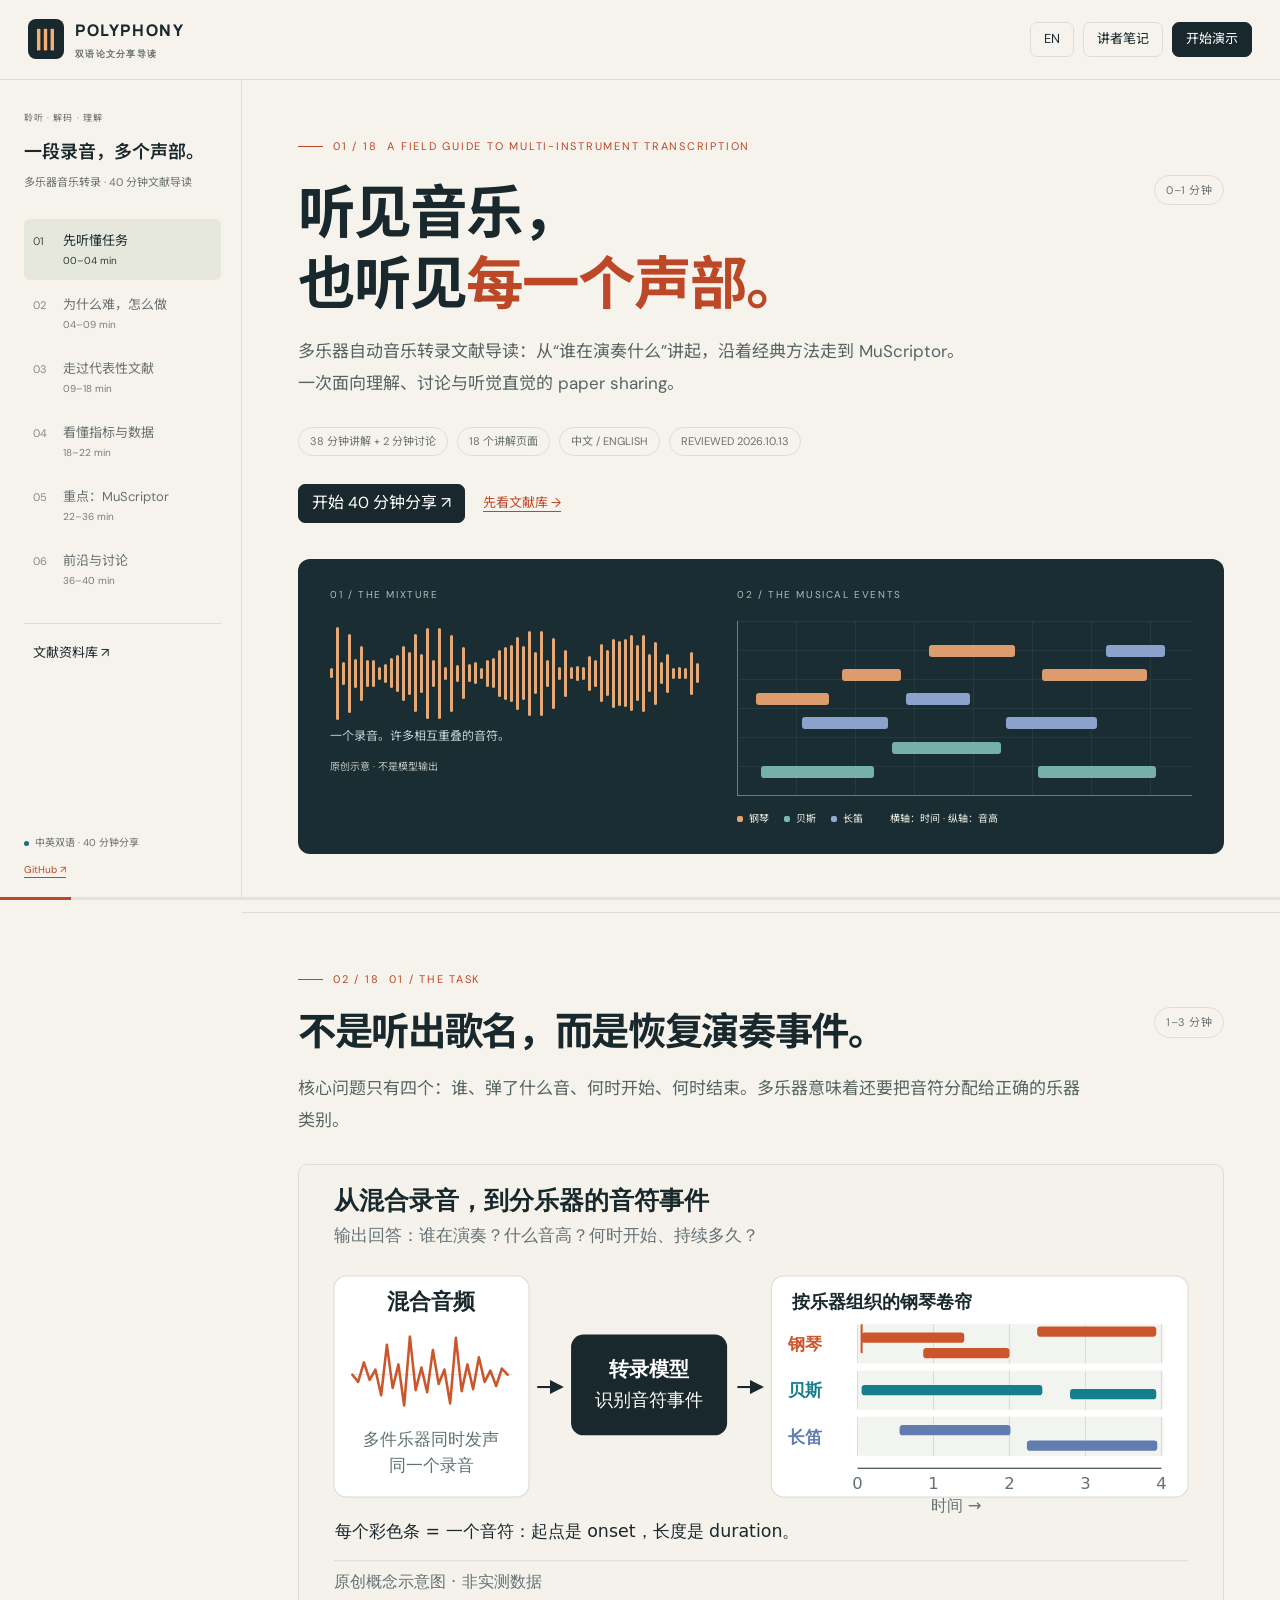
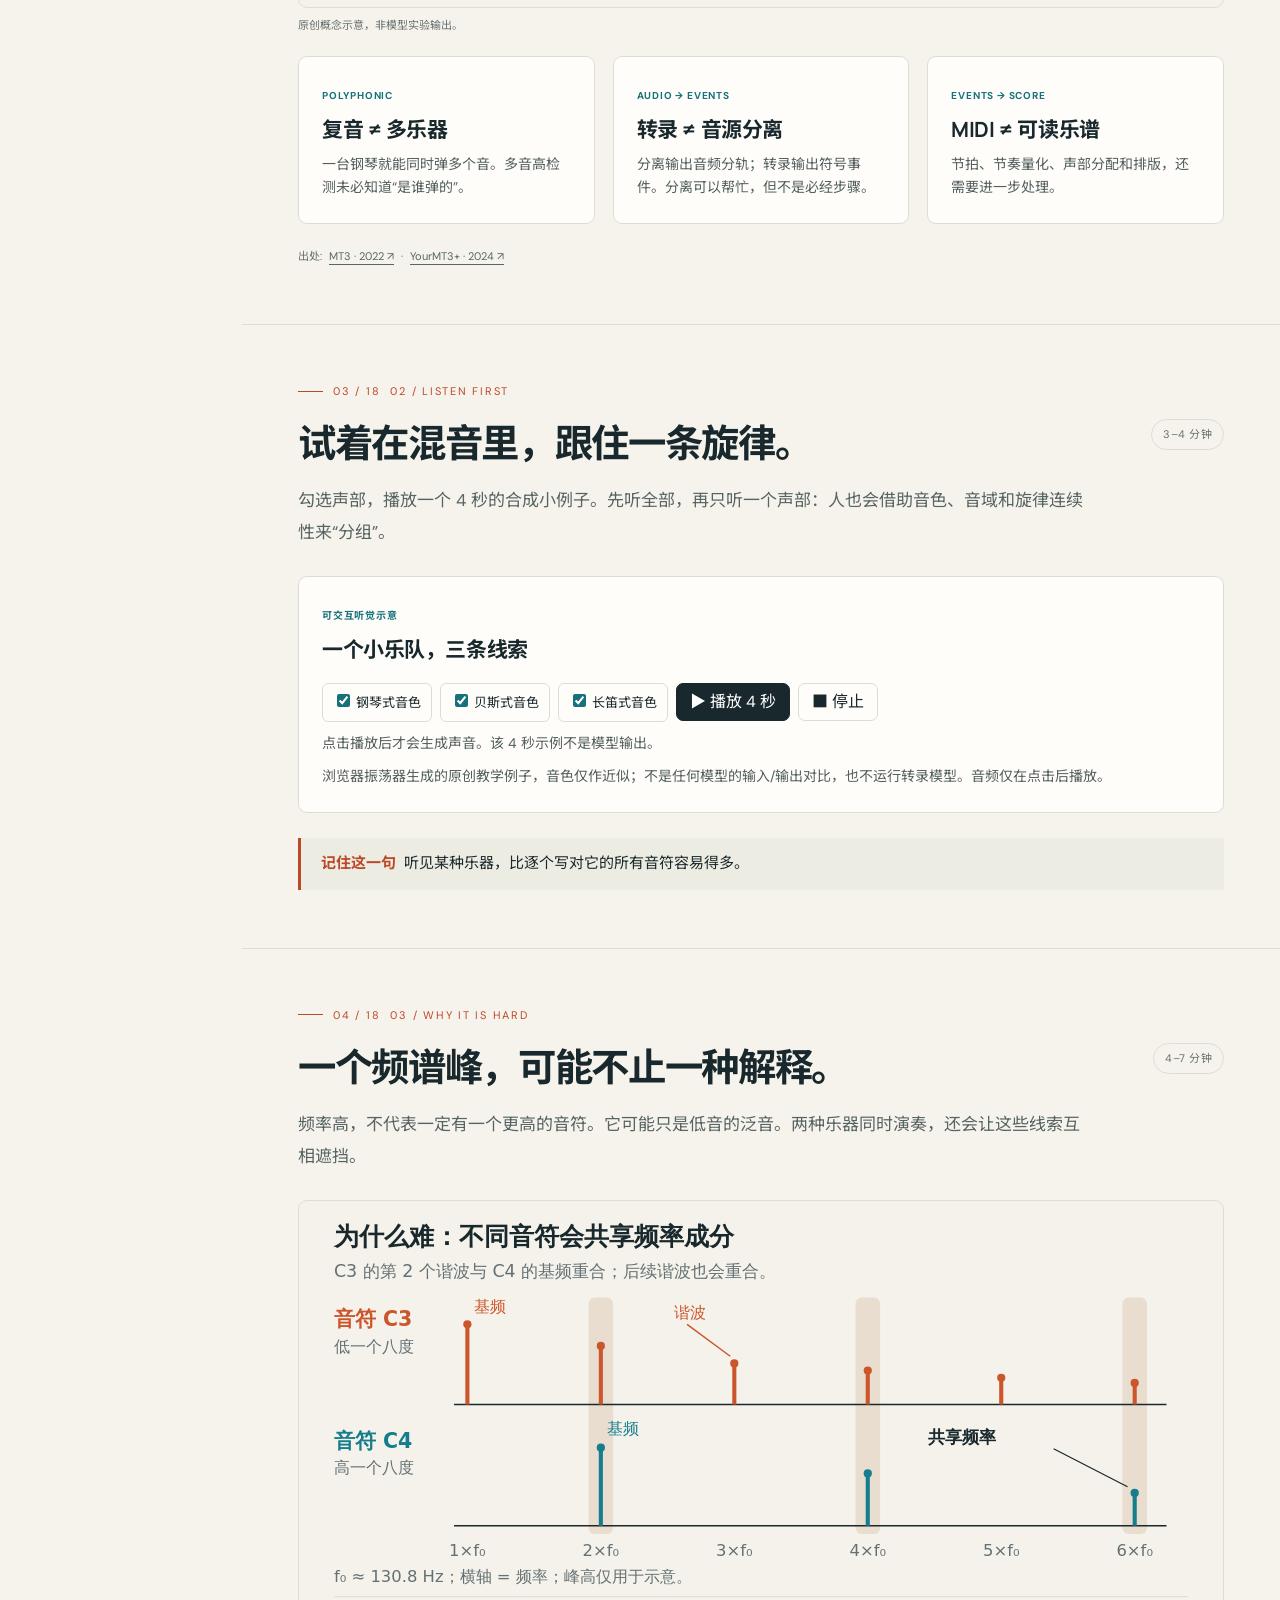
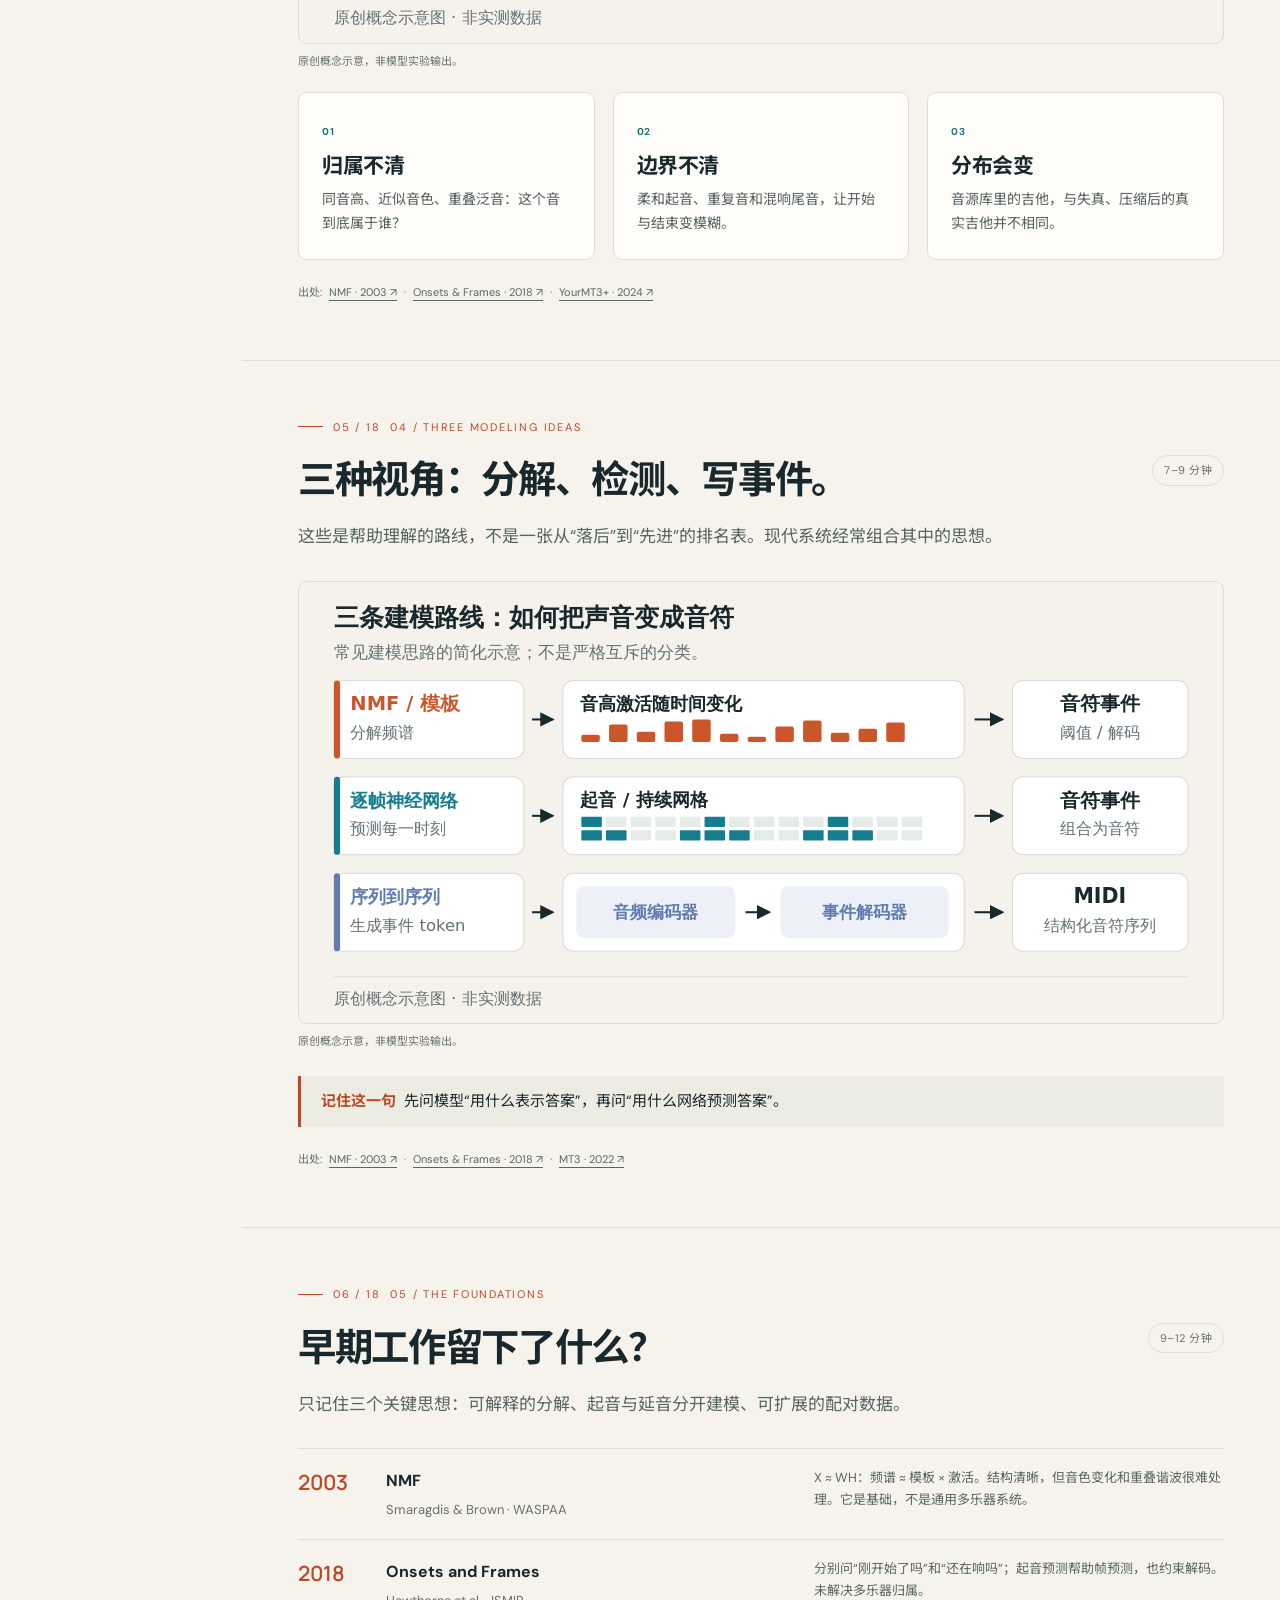
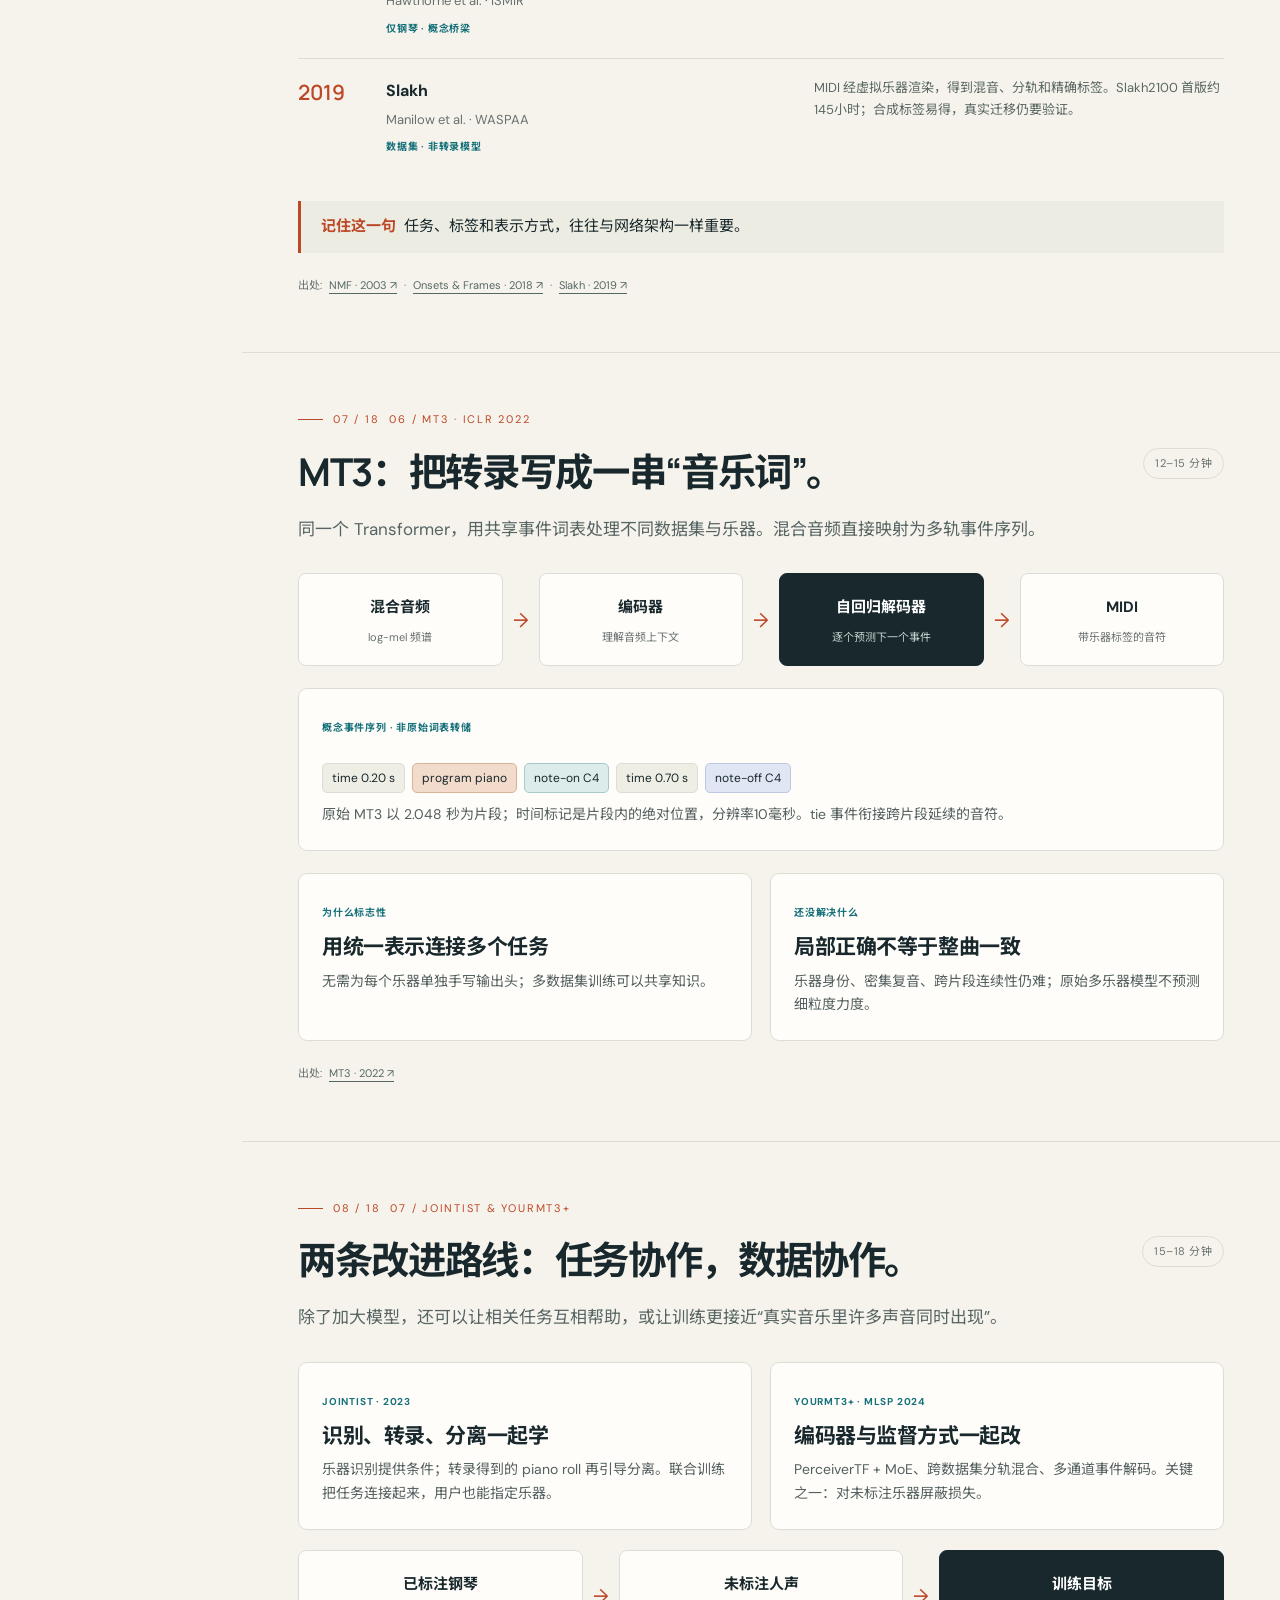
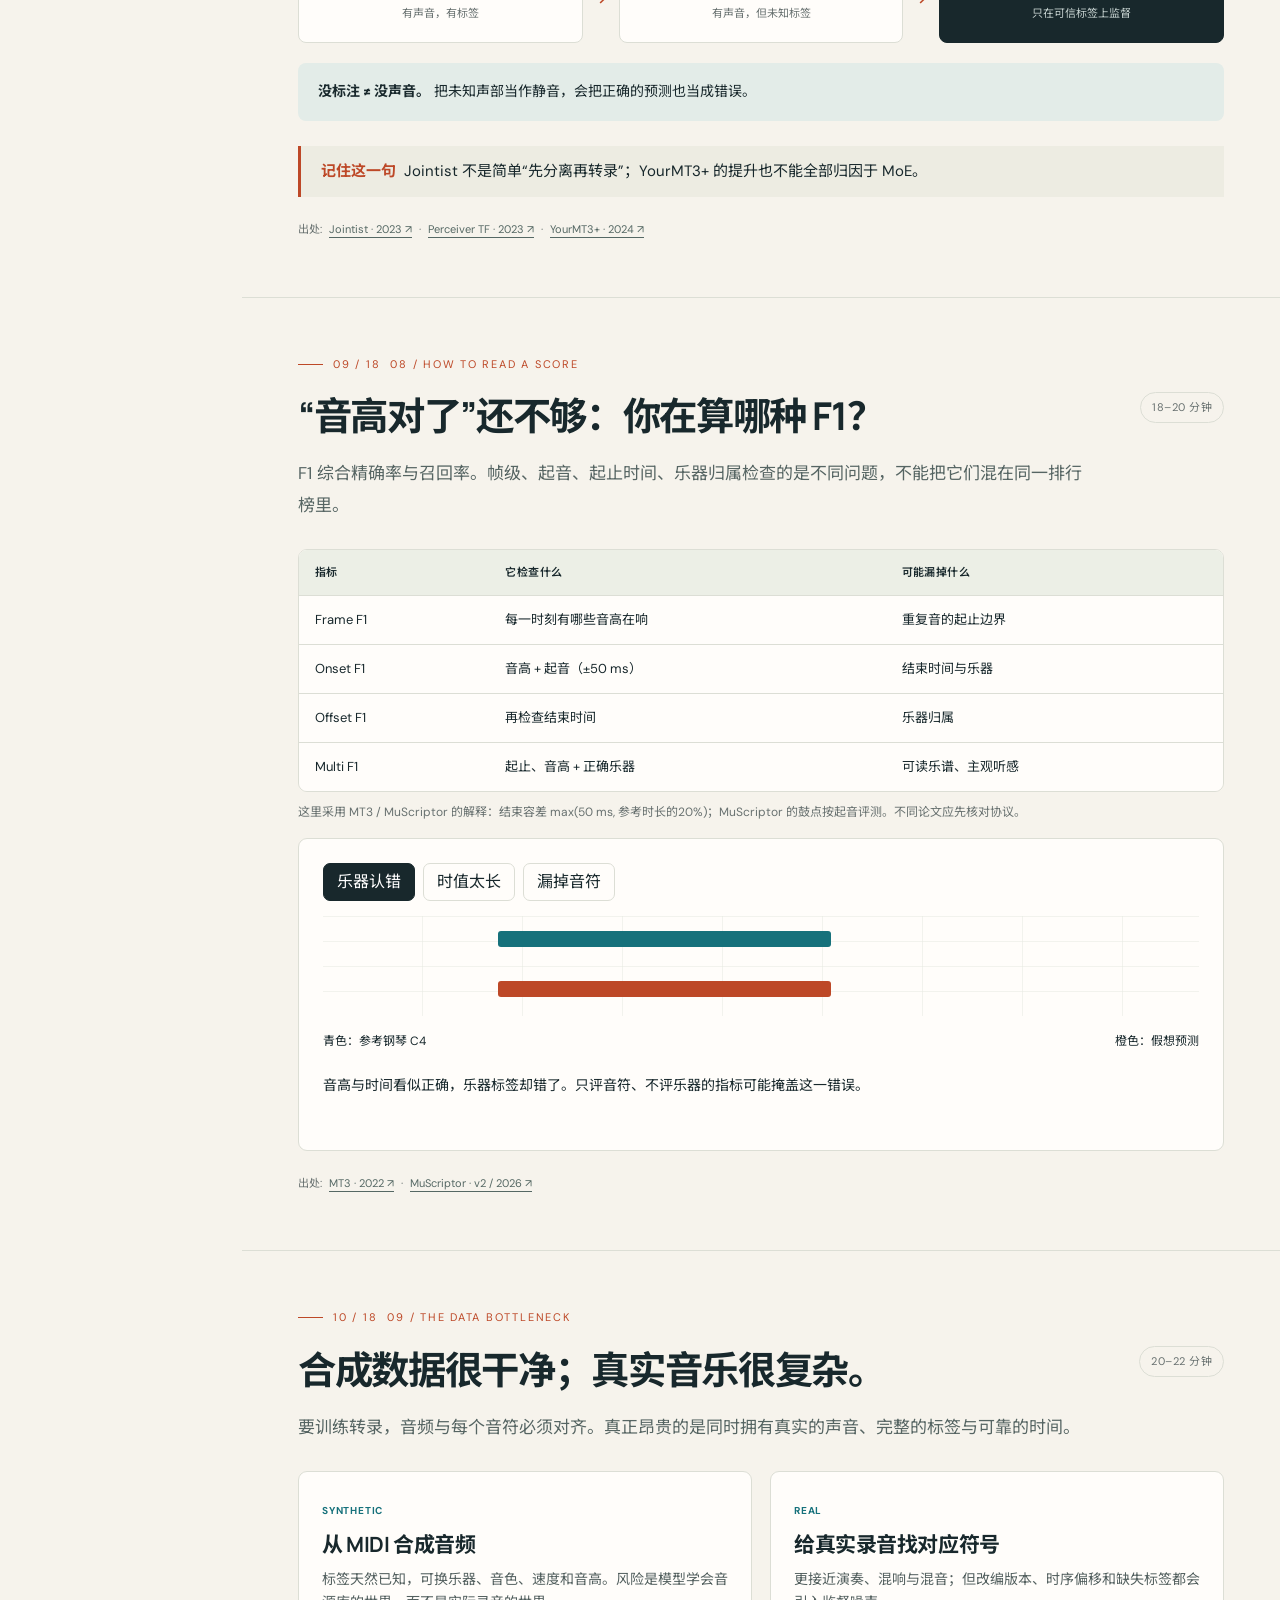
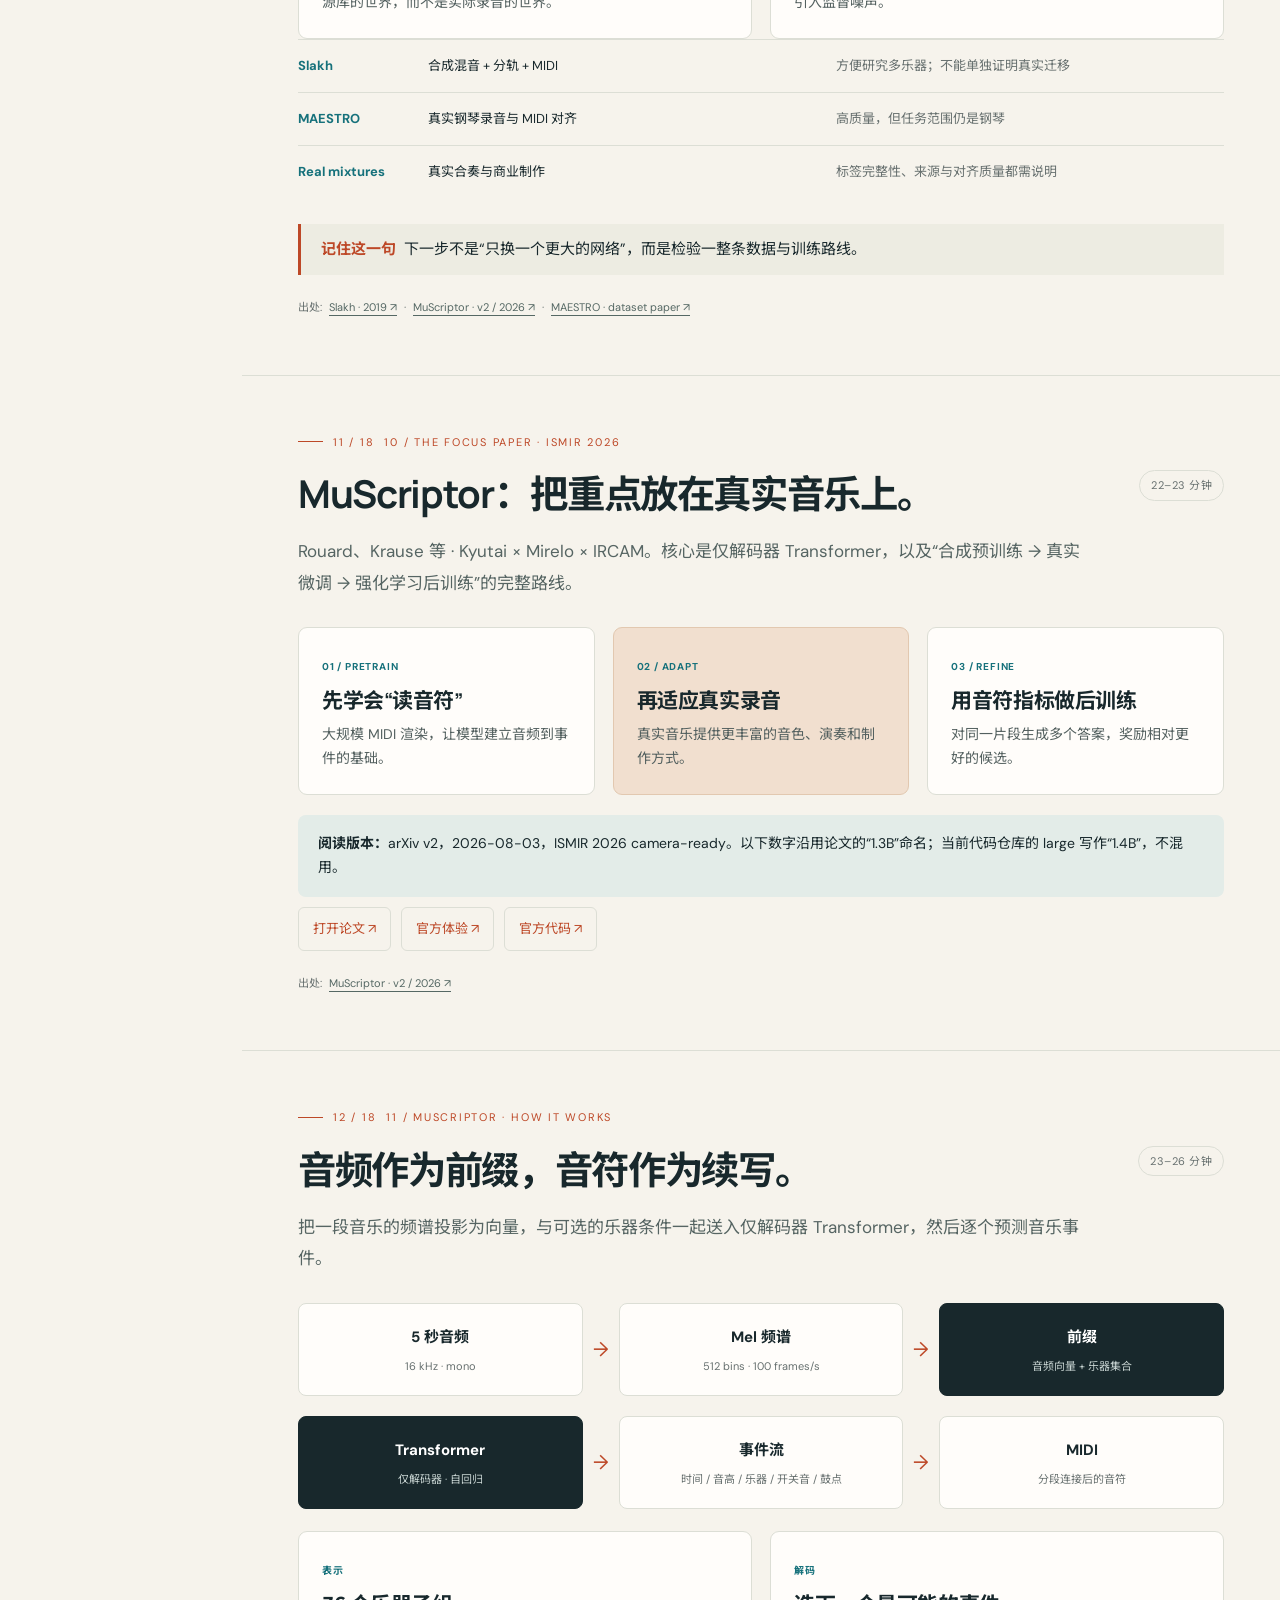
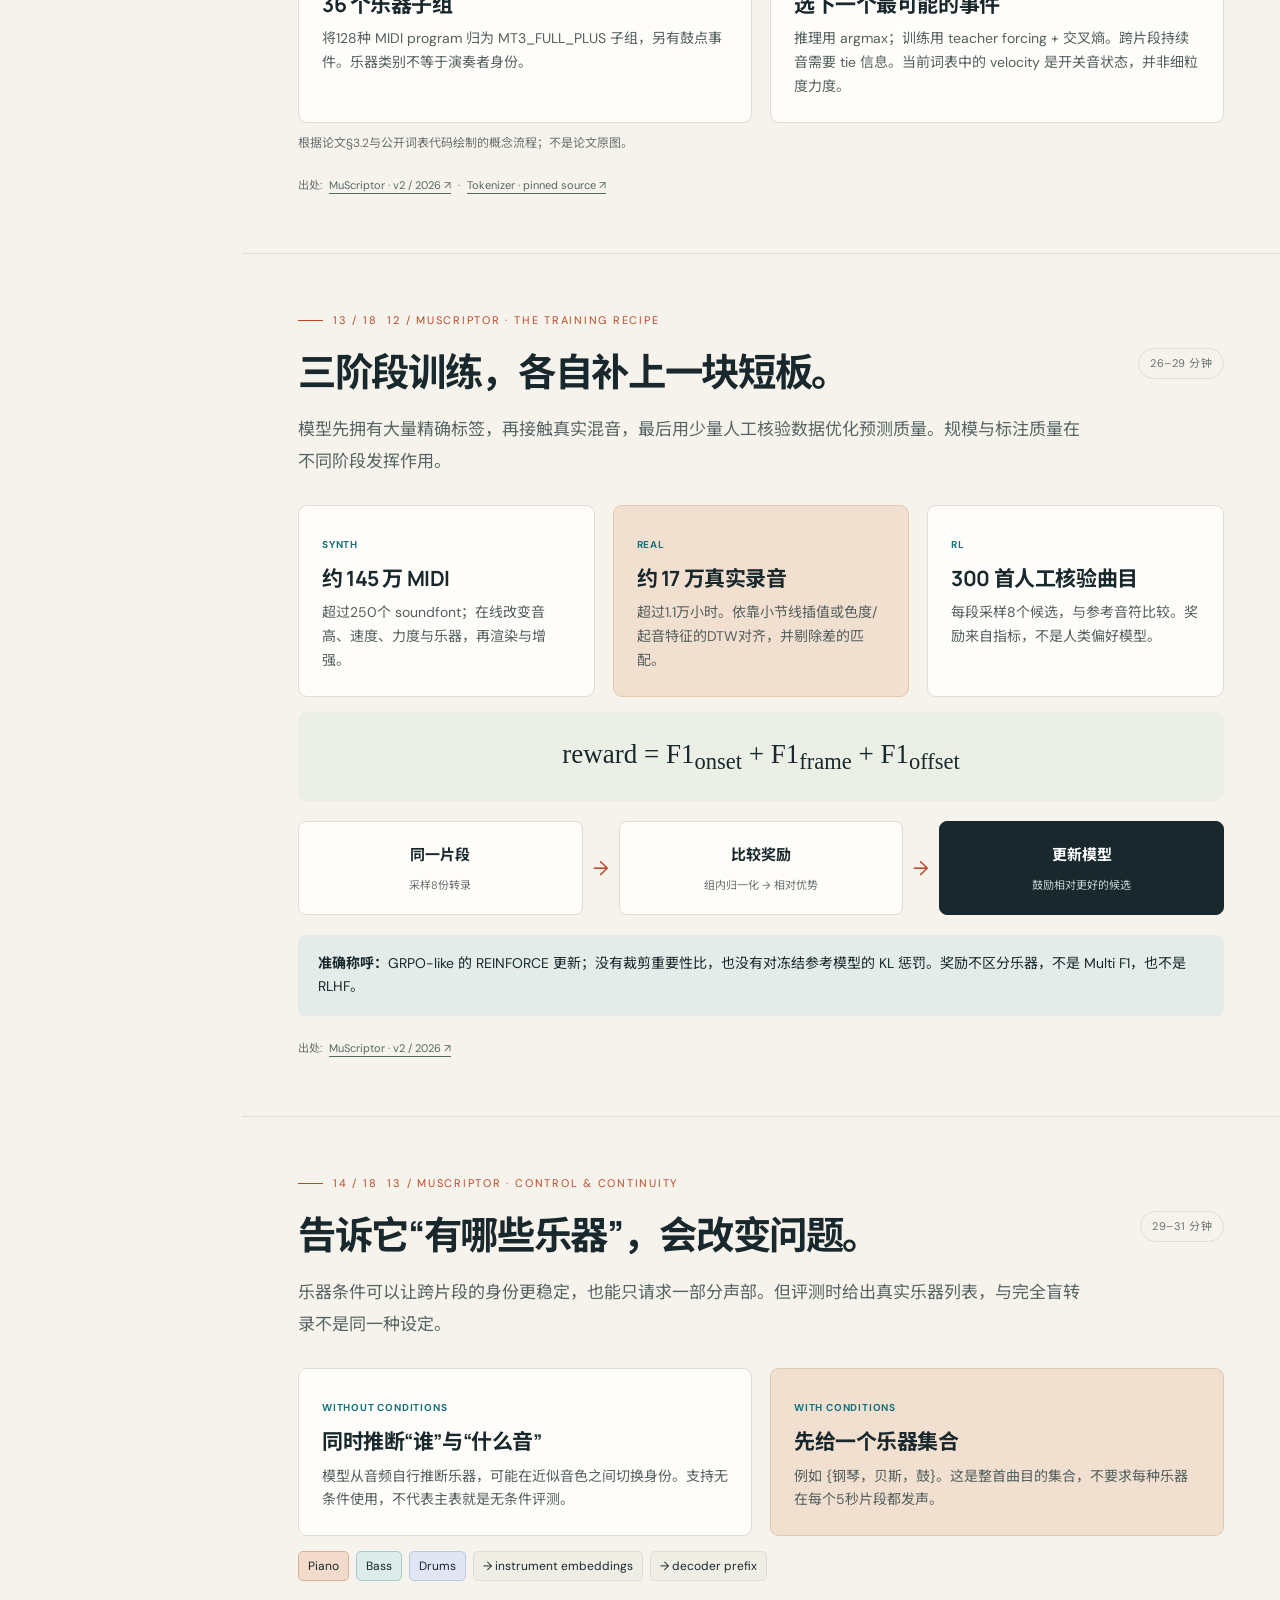
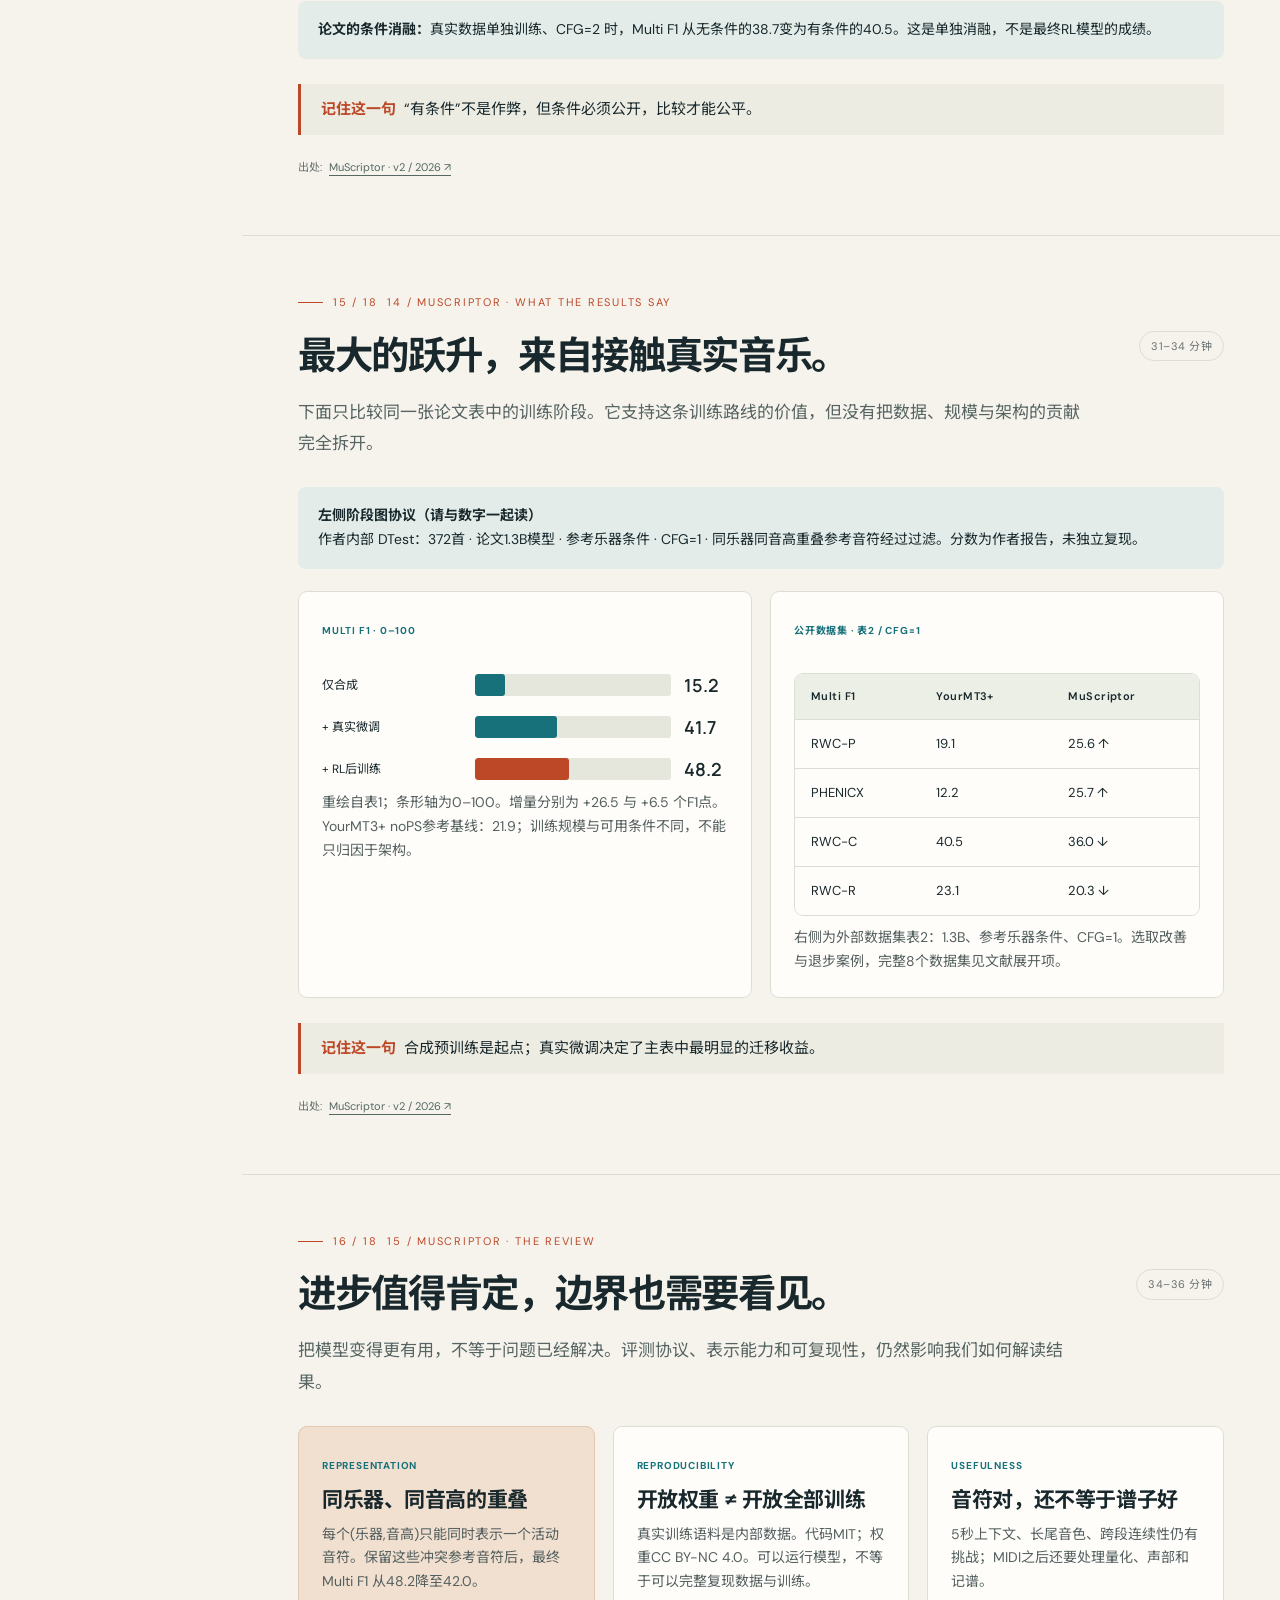
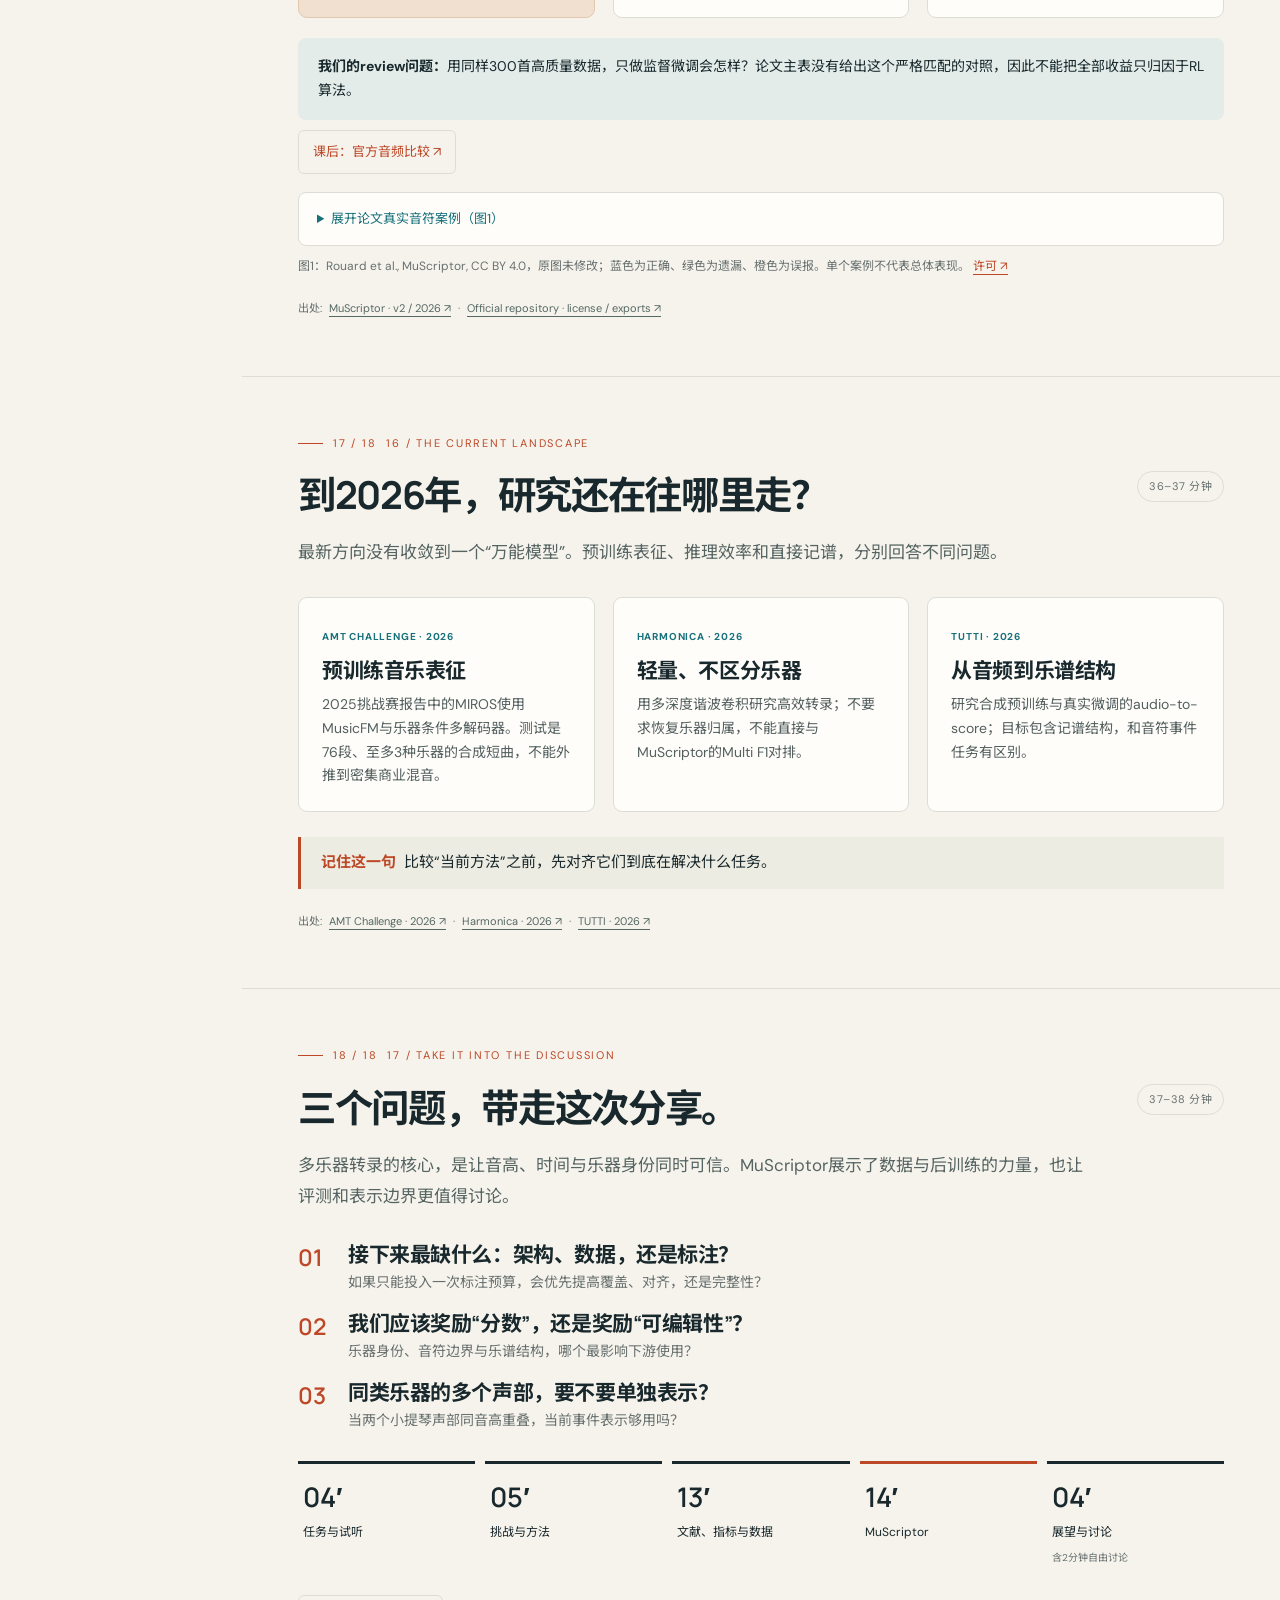
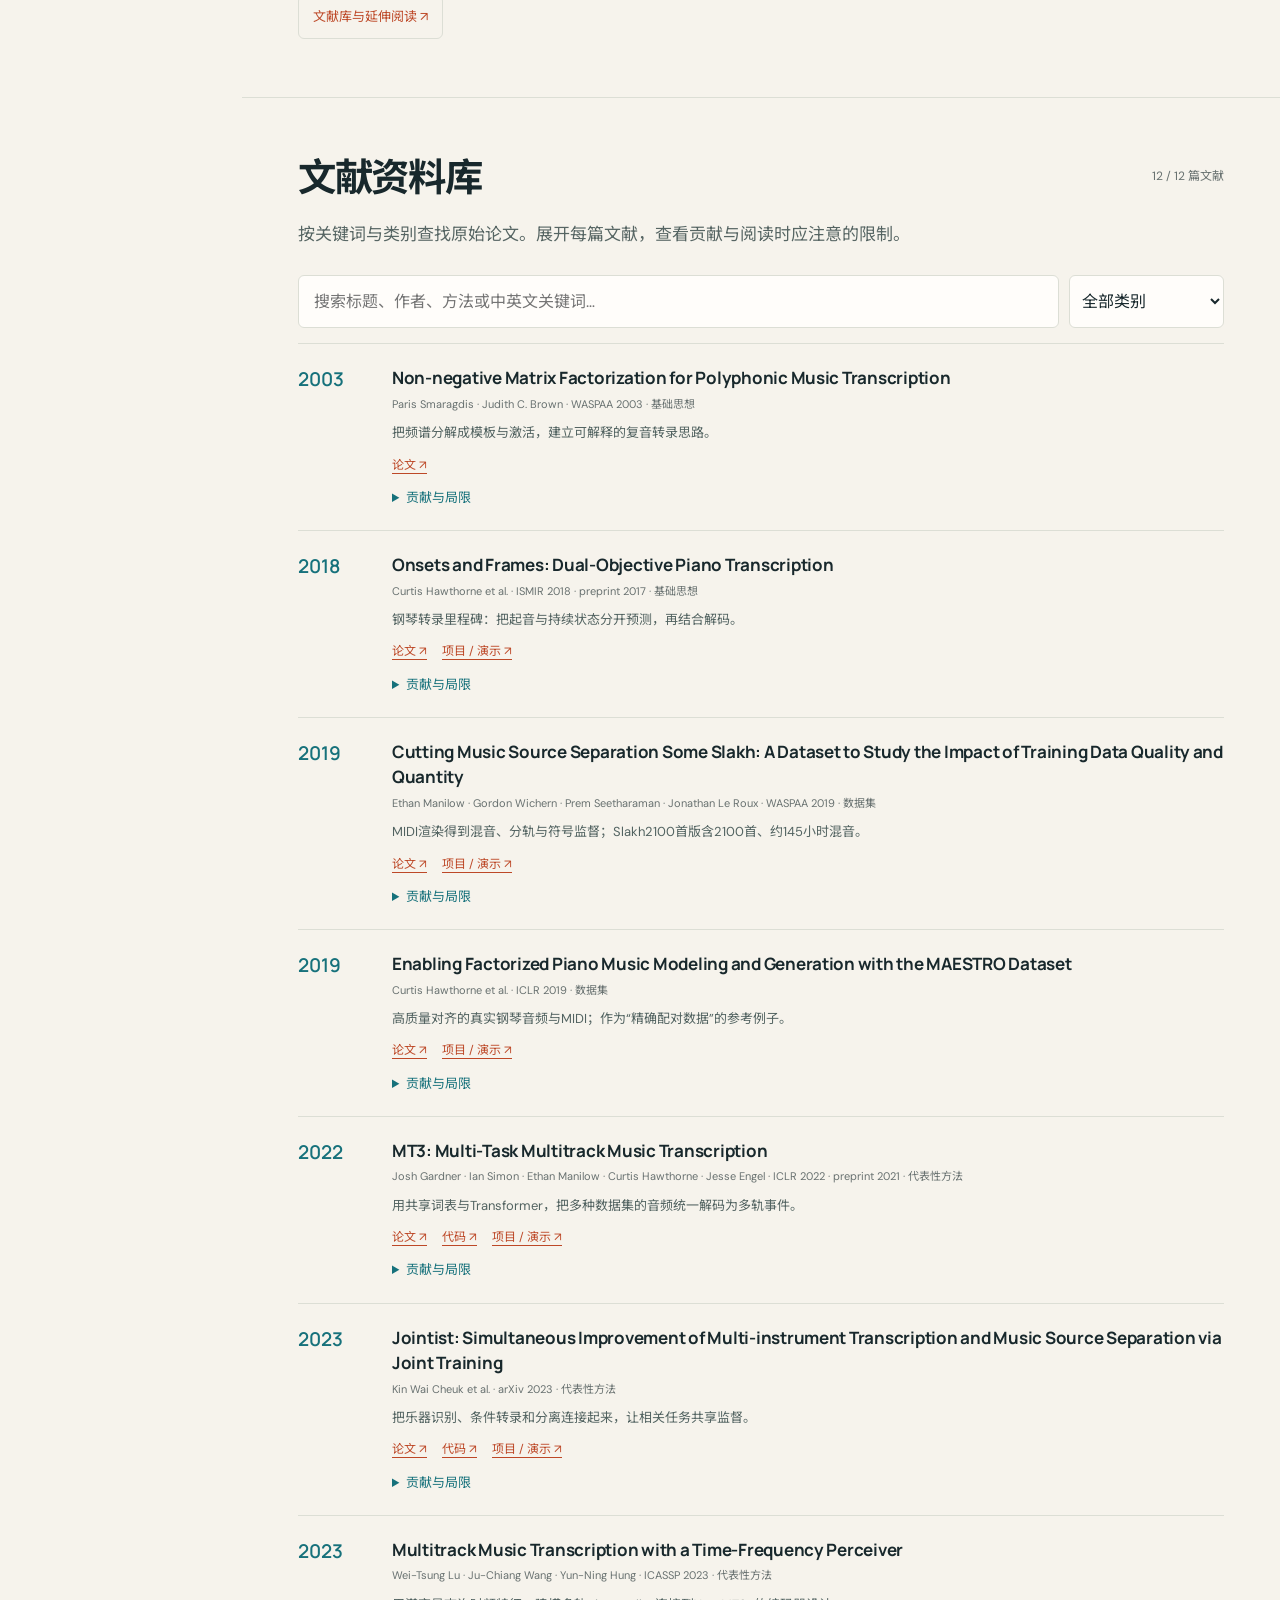
==== site/index.html @ 50068e4d "Build bilingual illustrated transcription paper-sharing website" ====
<!doctype html>
<html lang="zh-CN">
<head>
<meta charset="utf-8"><meta name="viewport" content="width=device-width, initial-scale=1">
<meta name="theme-color" content="#f6f3ec">
<meta name="description" content="An illustrated, bilingual 40-minute literature review of multi-instrument music transcription, from NMF and MT3 to MuScriptor.">
<title>听见每一个声部 · Multi-instrument Transcription</title>
<link rel="icon" href="assets/favicon.svg" type="image/svg+xml">
<link rel="stylesheet" href="assets/style.css">
<script defer src="assets/content.js"></script><script defer src="assets/app.js"></script>
</head>
<body>
<a class="skip-link" href="#main">跳到正文 / Skip to content</a>
<header class="topbar"><a class="brand" href="#intro"><span class="brand-mark" aria-hidden="true">Ⅲ</span><span>POLYPHONY<span class="brand-sub">A PAPER SHARING FIELD GUIDE</span></span></a><div class="top-actions"><button id="language" aria-label="Switch language">EN</button><button id="notes-toggle" aria-pressed="false"></button><button id="mode-toggle" class="primary" aria-pressed="false"></button></div></header>
<aside class="sidebar"><div class="rail-kicker">LISTEN · DECODE · UNDERSTAND</div><div id="rail-intro"></div><nav id="chapter-nav" aria-label="Chapters"></nav><a class="rail-library" href="#library" id="library-nav"></a><div class="rail-bottom"><span class="live-dot"></span><span id="rail-status"></span><a href="https://github.com/Hanyu-Meng/Multi-instrument_Transcription_paper_sharing" target="_blank" rel="noopener noreferrer">GitHub ↗</a></div></aside>
<main id="main" tabindex="-1"><div id="slides"></div><section id="library" class="library-section"></section><footer id="footer"></footer></main>
<div id="presentation-bar" class="presentation-bar" hidden><button id="prev" aria-label="Previous slide">←</button><span id="slide-status" aria-live="polite"></span><button id="next" aria-label="Next slide">→</button><div class="timer"><button id="timer-toggle"></button><time id="timer">00:00</time><button id="timer-reset" aria-label="Reset timer">↺</button></div><button id="fullscreen" aria-label="Fullscreen">⛶</button></div>
<div class="progress-line"><div id="progress"></div></div>
<noscript><p style="padding:6rem 2rem">本网站需要启用 JavaScript。请参阅仓库 README 获取分享提纲与论文链接。 This website needs JavaScript; the repository README also provides the reading route and paper links.</p></noscript>
</body></html>
---- site/assets/style.css ----
@import url('https://fonts.googleapis.com/css2?family=DM+Sans:wght@400;500;600;700&family=Manrope:wght@400;500;600;700;800&family=Noto+Sans+SC:wght@400;500;600;700&display=swap');
:root{--paper:#f6f3ec;--panel:#fffdfa;--ink:#18282c;--muted:#687170;--line:#dcded5;--accent:#bd4827;--soft:#f1dfcf;--teal:#16717b;--blue:#536c9a;--rail:242px}*{box-sizing:border-box}html{scroll-behavior:smooth;scroll-padding-top:96px}body{margin:0;background:var(--paper);color:var(--ink);font:16px/1.7 'DM Sans','Noto Sans SC',sans-serif}button,input,select{font:inherit}button,a,input,select{touch-action:manipulation}button{cursor:pointer;color:inherit;background:transparent;border:1px solid var(--line);border-radius:7px;padding:8px 13px;line-height:1.3}button:hover{background:#eae8e0;border-color:#aab3a8}button:focus-visible,a:focus-visible,input:focus-visible,select:focus-visible,summary:focus-visible{outline:3px solid var(--teal);outline-offset:4px}a{color:var(--accent);text-underline-offset:4px}button.primary,.primary-link{background:var(--ink);color:white;border-color:var(--ink)}button.primary:hover,.primary-link:hover{background:#30464a}h1,h2,h3,h4,p{margin:0}h1,h2,h3{font-family:'Manrope','Noto Sans SC',sans-serif;font-weight:700;line-height:1.25;letter-spacing:-.035em}h1{font-size:clamp(38px,4.5vw,64px)}h2{font-size:clamp(27px,3vw,39px)}h3{font-size:21px;letter-spacing:-.02em}h4{font-size:15px}p+p{margin-top:14px}small,.small{font-size:13px}.skip-link{position:fixed;top:-80px;z-index:100;background:white;padding:10px}.skip-link:focus{top:0}.topbar{height:80px;border-bottom:1px solid var(--line);position:fixed;top:0;left:0;right:0;display:flex;align-items:center;justify-content:space-between;padding:0 28px;background:rgba(246,243,236,.97);z-index:20}.brand{display:flex;gap:11px;align-items:center;color:var(--ink);text-decoration:none;font-family:Manrope,sans-serif;font-size:16px;font-weight:800;letter-spacing:.1em}.brand-mark{background:var(--ink);color:#f4b076;width:36px;height:40px;display:grid;place-items:center;border-radius:8px;font-size:28px;line-height:1}.brand-sub{display:block;color:var(--muted);font-size:9px;letter-spacing:.14em;margin-top:2px}.top-actions{display:flex;gap:9px;align-items:center}.top-actions button{font-size:13px}.sidebar{width:var(--rail);position:fixed;top:80px;bottom:0;border-right:1px solid var(--line);padding:31px 20px 22px 24px;display:flex;flex-direction:column;overflow:auto}.rail-kicker{font-size:9px;letter-spacing:.12em;color:var(--muted)}#rail-intro{font-size:18px;font-weight:600;margin:13px 0 25px;line-height:1.5}#rail-intro small{display:block;color:var(--muted);font-size:11px;font-weight:400;margin-top:8px}.chapter-link{color:var(--muted);text-decoration:none;padding:11px 9px;display:grid;grid-template-columns:22px 1fr;column-gap:8px;border-radius:6px;font-size:13px;margin:3px 0}.chapter-link .number{font:11px/2 'DM Sans',sans-serif;opacity:.8}.chapter-link small{font-size:10px;grid-column:2;opacity:.9}.chapter-link:hover{background:#eeeee5}.chapter-link.active{background:#e6e8de;color:var(--ink)}.rail-library{border-top:1px solid var(--line);margin-top:20px;padding:18px 9px;color:var(--ink);font-size:13px;text-decoration:none}.rail-bottom{margin-top:auto;padding-top:32px;font-size:10px;color:var(--muted)}.rail-bottom a{display:block;margin-top:10px}.live-dot{display:inline-block;background:var(--teal);width:5px;height:5px;border-radius:50%;margin-right:6px}main{margin:80px 0 0 var(--rail);max-width:1480px}.slide{padding:58px 56px;border-bottom:1px solid var(--line);scroll-margin-top:80px;position:relative}.eyebrow{font:11px/1.5 'DM Sans',sans-serif;letter-spacing:.16em;text-transform:uppercase;color:var(--accent);display:flex;align-items:center;gap:10px;margin-bottom:20px}.eyebrow:before{content:'';height:1px;width:25px;background:var(--accent)}.slide-heading{display:flex;justify-content:space-between;gap:20px;align-items:flex-start}.minute{font-size:11px;white-space:nowrap;color:var(--muted);border:1px solid var(--line);border-radius:20px;padding:5px 11px;letter-spacing:.04em}.lead{color:#566563;max-width:790px;font-size:17px;line-height:1.85;margin-top:18px}.hero .lead{max-width:670px}.hero-accent{color:var(--accent)}.hero-meta{display:flex;align-items:center;gap:9px;flex-wrap:wrap;margin-top:28px;font-size:11px;color:var(--muted)}.hero-meta span{border:1px solid var(--line);border-radius:20px;padding:4px 11px}.hero-actions{display:flex;gap:18px;align-items:center;flex-wrap:wrap;margin-top:28px}.primary-link{padding:10px 17px;border-radius:6px;text-decoration:none;font-size:13px}.text-link{font-size:13px}.hero-visual{margin-top:36px;background:#192d32;border-radius:12px;overflow:hidden;color:#eef0e6;position:relative;min-height:265px;padding:27px 32px;display:grid;grid-template-columns:1fr 1.5fr;gap:38px}.hero-visual .visual-caption{font-size:10px;text-transform:uppercase;letter-spacing:.16em;color:#abc1bf;margin-bottom:18px}.waveform{height:105px;display:flex;align-items:center;gap:3px}.waveform i{width:3px;background:#e6a875;border-radius:4px;flex:1}.signal-label{font-size:12px;color:#bfd2d1}.roll{height:175px;position:relative;background:repeating-linear-gradient(0deg,transparent,transparent 28px,#31464b 29px),repeating-linear-gradient(90deg,transparent,transparent 58px,#31464b 59px);border-left:1px solid #65817f;border-bottom:1px solid #65817f}.roll .note{position:absolute;border-radius:3px;height:12px;opacity:.95}.roll-key{display:flex;gap:15px;margin-top:14px;font-size:10px;flex-wrap:wrap}.roll-key span:before{content:'';display:inline-block;width:6px;height:6px;margin-right:6px;border-radius:2px;background:var(--color)}.visual-foot{font-size:10px;opacity:.8;margin-top:12px}.content{margin-top:28px}.grid{display:grid;gap:18px}.grid.two{grid-template-columns:repeat(2,minmax(0,1fr))}.grid.three{grid-template-columns:repeat(3,minmax(0,1fr))}.grid.four{grid-template-columns:repeat(4,minmax(0,1fr))}.card{border:1px solid var(--line);border-radius:9px;padding:23px;background:var(--panel)}.card p{font-size:14px;color:#53605f;margin-top:10px}.card .tag{margin-bottom:12px}.tag{font-size:10px;letter-spacing:.08em;text-transform:uppercase;color:var(--teal);font-weight:700;display:inline-block}.card.accent{background:var(--soft);border-color:#e2c8b0}.card.dark{background:var(--ink);color:#f4f3ea;border-color:var(--ink)}.card.dark p{color:#ccd6d3}.big-number{font:700 40px/1.2 Manrope,sans-serif;color:var(--accent)}.takeaway{border-left:3px solid var(--accent);padding:13px 20px;margin-top:25px;background:#edece2;font-size:15px}.takeaway b{color:var(--accent);margin-right:8px}.diagram{margin:22px 0 0}.diagram img{display:block;width:100%;border:1px solid var(--line);border-radius:9px;background:#f5f2eb}.diagram figcaption{font-size:11px;color:var(--muted);margin-top:8px}.sources{font-size:11px;color:var(--muted);margin-top:23px;display:flex;gap:7px;align-items:baseline;flex-wrap:wrap}.sources a{color:#556864}.speaker-note{display:none;border-top:1px dashed #bcc3b8;margin-top:25px;padding-top:16px;font-size:14px;color:#526563}.show-notes .speaker-note{display:block}.speaker-note strong{font-size:11px;color:var(--accent);display:block;margin-bottom:6px}.route{display:grid;grid-template-columns:repeat(5,1fr);gap:10px;margin-top:28px}.route div{border-top:3px solid var(--ink);padding:15px 5px}.route div.focus{border-color:var(--accent)}.route b{font:600 27px/1.3 Manrope,sans-serif;display:block;margin-bottom:8px}.route span{font-size:12px;display:block}.route small{font-size:10px;color:var(--muted)}.chips{display:flex;flex-wrap:wrap;gap:7px;margin-top:15px}.chip{border:1px solid var(--line);border-radius:5px;padding:5px 9px;font:12px/1.5 'DM Sans',sans-serif;background:#efeee5}.chip.orange{background:#f2dbca;border-color:#d7b394}.chip.teal{background:#dcecea;border-color:#a7c9c7}.chip.blue{background:#e0e6f3;border-color:#bcc8df}.flow{display:flex;align-items:stretch;gap:10px;margin-top:20px}.flow .node{flex:1;border:1px solid var(--line);padding:19px 13px;border-radius:8px;background:var(--panel);text-align:center;min-width:0}.flow .node b{font-size:15px}.flow .node small{display:block;margin-top:7px;font-size:11px;color:var(--muted)}.flow .node.focus{background:var(--ink);border-color:var(--ink);color:white}.flow .node.focus small{color:#c6d2d0}.flow .arrow{align-self:center;color:var(--accent);font-size:20px}.callout{padding:17px 20px;background:#e3ece8;border-radius:8px;font-size:14px;margin-top:20px}.timeline{display:flex;flex-direction:column}.milestone{display:grid;grid-template-columns:70px 1fr 1fr;gap:18px;border-top:1px solid var(--line);padding:18px 0}.milestone .year{font:600 21px/1.5 Manrope,sans-serif;color:var(--accent)}.milestone b{font-size:16px}.milestone p{font-size:13px;color:var(--muted);margin-top:5px}.milestone .thought{font-size:13px;color:#596762}.table-scroll{overflow:auto;border:1px solid var(--line);border-radius:9px}table{width:100%;border-collapse:collapse;font-size:13px;text-align:left;background:var(--panel)}th,td{padding:13px 16px;border-bottom:1px solid var(--line);vertical-align:top}th{font-size:11px;letter-spacing:.04em;background:#ecefe6;font-weight:600}tr:last-child td{border-bottom:0}td strong{display:block}td small{display:block;color:var(--muted);font-size:11px}.metric-table tr.highlight td{background:#e2ece5;font-weight:600}.metric-table .number{text-align:right;font-variant-numeric:tabular-nums}.table-note{font-size:12px;margin-top:10px;color:var(--muted)}.bars{display:grid;gap:18px}.bar-row{display:grid;grid-template-columns:140px 1fr 44px;gap:13px;align-items:center;font-size:12px}.bar-track{background:#e5e7dd;height:22px;border-radius:3px;overflow:hidden}.bar-fill{height:100%;background:var(--teal);border-radius:3px}.bar-row:last-child .bar-fill{background:var(--accent)}.bar-row strong{font:600 18px Manrope,sans-serif}.error-options,.demo-controls{display:flex;flex-wrap:wrap;gap:8px}.error-options button[aria-pressed=true],.filter-chip[aria-pressed=true]{background:var(--ink);color:white;border-color:var(--ink)}.error-scene{background:var(--panel);padding:24px;border:1px solid var(--line);border-radius:9px;margin-top:15px}.error-roll{height:100px;position:relative;background:repeating-linear-gradient(0deg,transparent,transparent 24px,#e5e8e0 25px),repeating-linear-gradient(90deg,transparent,transparent 99px,#e5e8e0 100px);margin:15px 0}.error-note{position:absolute;height:16px;background:var(--teal);border-radius:3px;top:15px;left:20%;width:38%;transition:.25s}.error-note.pred{top:65px;background:var(--accent)}.error-labels{display:flex;justify-content:space-between;font-size:12px}.error-result{font-size:14px;min-height:52px}.demo-controls{align-items:center;margin-top:20px}.demo-controls label{font-size:13px;border:1px solid var(--line);padding:7px 10px;border-radius:6px}.demo-controls input{accent-color:var(--teal)}.listen-status{font-size:12px;color:var(--teal);margin-top:12px;min-height:22px}.listen-note{font-size:12px;color:var(--muted);margin-top:16px}.dataset-row{display:grid;grid-template-columns:110px 1fr 1fr;border-top:1px solid var(--line);padding:15px 0;gap:20px;font-size:13px}.dataset-row b{color:var(--teal)}.dataset-row span:last-child{color:var(--muted)}.equation{font-family:Georgia,serif;font-size:27px;text-align:center;padding:20px;background:#ecefe6;border-radius:8px;margin-top:15px}.qa-list{display:grid;gap:15px}.qa-list div{display:grid;grid-template-columns:35px 1fr;gap:15px;align-items:start}.qa-list .q-number{font:600 23px Manrope,sans-serif;color:var(--accent)}.qa-list p{font-size:14px;color:var(--muted);margin-top:4px}.library-section{padding:55px 56px;scroll-margin-top:80px}.library-head{display:flex;justify-content:space-between;gap:20px;align-items:center}.library-head span{font-size:12px;color:var(--muted)}.search-row{display:flex;gap:10px;margin:25px 0 15px}.search-row input{width:100%;padding:12px 15px;background:var(--panel);border:1px solid var(--line);border-radius:6px;color:var(--ink)}.search-row select{min-width:155px;border:1px solid var(--line);border-radius:6px;background:var(--panel);padding:8px;color:var(--ink)}.paper-row{border-top:1px solid var(--line);padding:21px 0;display:grid;grid-template-columns:76px 1fr;gap:18px}.paper-year{font:600 19px/1.5 Manrope,sans-serif;color:var(--teal)}.paper-row h3{font-size:17px;letter-spacing:-.015em;line-height:1.5}.paper-meta{font-size:11px;color:var(--muted);margin:4px 0 9px}.paper-summary{font-size:13px;color:#526361}.paper-links{display:flex;gap:15px;margin-top:10px;font-size:12px}.paper-row details{font-size:13px;margin-top:12px}.paper-row summary{cursor:pointer;color:var(--teal)}.paper-row details p{margin-top:8px;color:var(--muted)}.empty{padding:40px;text-align:center;color:var(--muted)}footer{padding:24px 56px 70px;font-size:11px;color:var(--muted);border-top:1px solid var(--line)}footer p{max-width:850px}.presentation-bar{position:fixed;bottom:20px;left:calc(var(--rail) + (100% - var(--rail))/2);transform:translateX(-50%);z-index:30;background:var(--ink);color:#fffdf4;border:1px solid #506566;border-radius:12px;box-shadow:0 8px 30px #152a2833;align-items:center;gap:14px;padding:8px 12px;white-space:nowrap}.presentation-bar:not([hidden]){display:flex}.presentation-bar button{border-color:#506566;padding:6px 10px;font-size:12px}.presentation-bar button:hover{background:#3b5457}.presentation-bar #slide-status{font-size:12px}.timer{display:flex;align-items:center;gap:10px;border-left:1px solid #506566;padding-left:12px}.timer time{font-size:13px;font-variant-numeric:tabular-nums}.timer.over{color:#ffbda2}.progress-line{position:fixed;bottom:0;left:0;right:0;height:3px;z-index:40;background:#e2e4db}#progress{background:var(--accent);height:100%;width:0}.presentation .slide{display:none;min-height:calc(100vh - 80px);padding-bottom:105px;border:0}.presentation .slide.current{display:block}.presentation .library-section,.presentation footer{display:none}.presentation .library-section.current{display:block;padding-bottom:110px}.presentation .sidebar{padding-top:24px}.presentation .hero-visual{max-height:300px}.presentation .slide:not(.hero) .lead{font-size:16px}.presentation .slide:not(.hero){padding-top:34px}.presentation .slide:not(.hero) .content{margin-top:23px}.presentation .slide:not(.hero) .diagram img{max-height:340px;object-fit:contain}.presentation .slide:not(.hero) .card{padding:20px}.presentation .slide:not(.hero) .sources{margin-top:15px}.presentation .slide:not(.hero) .speaker-note{margin-top:15px;padding-top:12px}.pill-link{display:inline-block;padding:10px 14px;border:1px solid var(--line);border-radius:6px;text-decoration:none;font-size:13px;margin:10px 10px 0 0}.pill-link:hover{background:#e7eade}.muted{color:var(--muted)}.mt{margin-top:22px}.compact-list{padding-left:19px;font-size:14px;color:#526361}.compact-list li+li{margin-top:9px}body[data-lang=en] .hero h1{font-size:clamp(38px,4.2vw,59px)}
@media(min-width:1650px){main{margin-right:auto}.slide,.library-section{padding-left:75px;padding-right:75px}.presentation .slide{padding-left:65px;padding-right:65px}.hero-visual{min-height:300px}}
@media(max-width:1100px){:root{--rail:205px}.sidebar{padding-left:16px;padding-right:13px}.slide,.library-section{padding:40px 30px}.grid.three{gap:12px}.card{padding:18px}.hero-visual{gap:25px;padding:25px}.grid.four{grid-template-columns:repeat(2,1fr)}.topbar{padding:0 22px}.flow{gap:6px}.flow .node{padding:15px 9px}.flow .node b{font-size:13px}.flow .node small{font-size:10px}.milestone{grid-template-columns:55px 1fr 1fr;gap:12px}}
@media(max-width:780px){:root{--rail:0px}.topbar{height:70px;padding:0 16px}.brand{font-size:13px;gap:8px}.brand-sub{font-size:7px}.brand-mark{width:30px;height:33px;font-size:24px}.top-actions{gap:6px}.top-actions button{padding:8px;font-size:11px}.sidebar{position:sticky;top:70px;width:100%;height:auto;padding:0 12px;display:block;background:var(--paper);border-right:0;border-bottom:1px solid var(--line);z-index:15;overflow:auto;margin-top:70px}.rail-kicker,#rail-intro,.rail-library,.rail-bottom{display:none}#chapter-nav{display:flex;min-width:max-content;gap:2px}.chapter-link{padding:11px 9px;font-size:11px;display:flex;align-items:center;gap:5px}.chapter-link small{display:none}.chapter-link .number{font-size:9px}.chapter-link.active{background:transparent;color:var(--accent);box-shadow:inset 0 -2px var(--accent);border-radius:0}main{margin:0;max-width:100%}.slide,.library-section{padding:35px 22px;scroll-margin-top:126px}h1{font-size:39px}h2{font-size:28px}.lead{font-size:15px}.hero-visual{grid-template-columns:1fr;gap:20px;padding:22px}.hero-visual>div:first-child{display:none}.hero-meta{margin-top:22px}.grid.three{grid-template-columns:1fr}.grid.two{grid-template-columns:1fr}.grid.four{grid-template-columns:repeat(2,1fr)}.card{padding:21px}.route{grid-template-columns:repeat(3,1fr)}.route b{font-size:23px}.minute{font-size:10px;padding:4px 9px}.eyebrow{font-size:9px;margin-bottom:17px}.milestone{grid-template-columns:52px 1fr;gap:12px}.milestone .thought{grid-column:2}.flow{flex-wrap:wrap}.flow .node{min-width:110px}.flow .arrow{font-size:16px}.dataset-row{grid-template-columns:88px 1fr;gap:10px}.dataset-row span:last-child{grid-column:2}.diagram{overflow:auto}.diagram img{min-width:600px}.search-row{flex-direction:column}.paper-row{grid-template-columns:50px 1fr;gap:13px}.paper-year{font-size:15px}footer{padding:25px 22px 70px}.presentation .sidebar{padding:0 12px}.presentation .slide{min-height:calc(100vh - 120px);padding:30px 22px 110px}.presentation .slide:not(.hero){padding-top:28px}.presentation .hero-visual{max-height:none}.presentation-bar{bottom:12px;gap:9px;padding:8px;max-width:calc(100vw - 20px)}.presentation-bar #slide-status{font-size:10px}.timer{gap:6px;padding-left:8px}.timer time{font-size:11px}.presentation-bar button{font-size:10px;padding:7px}.presentation .slide:not(.hero) .diagram img{max-height:none}.bar-row{grid-template-columns:110px 1fr 38px}.brand-sub{max-width:140px}.slide-heading{gap:10px}.equation{font-size:23px}}
@media(prefers-reduced-motion:reduce){html{scroll-behavior:auto}*{transition:none!important;animation:none!important}}
@media print{.topbar,.sidebar,.presentation-bar,.progress-line,.demo-controls,.error-options,.search-row,.hero-actions,.library-head span{display:none!important}main{margin:0}.slide,.presentation .slide{display:block!important;min-height:0!important;padding:25px 0!important;break-inside:avoid}.library-section,.presentation .library-section{display:block!important;padding:20px 0!important}body{font-size:11px;background:white}.speaker-note{display:block!important;font-size:11px}h1{font-size:32px}h2{font-size:23px}.lead{font-size:13px}.card p,.paper-summary{font-size:11px}.grid.two{grid-template-columns:1fr 1fr}.grid.three{grid-template-columns:repeat(3,1fr)}.diagram img{max-height:250px;width:100%;min-width:0;object-fit:contain}.hero-visual{print-color-adjust:exact}.slide{break-after:page}.paper-row{break-inside:avoid}a{color:inherit}footer{padding:20px 0}.takeaway,.card{print-color-adjust:exact}}
.paper-figure{margin-top:18px;border:1px solid var(--line);border-radius:8px;background:var(--panel);padding:15px 18px}.paper-figure summary{font-size:13px;color:var(--teal);cursor:pointer}.paper-figure figure{margin:20px 0 0}.paper-figure img{width:100%;height:auto}.paper-figure figcaption{font-size:11px;color:var(--muted)}
@media(max-width:780px){.hero .slide-heading{display:block}.hero .slide-heading .minute{display:inline-block;margin-top:15px}.hero h1,body[data-lang=en] .hero h1{font-size:36px}.eyebrow>span:first-child{white-space:nowrap}.eyebrow{gap:8px}.eyebrow:before{flex-shrink:0}}
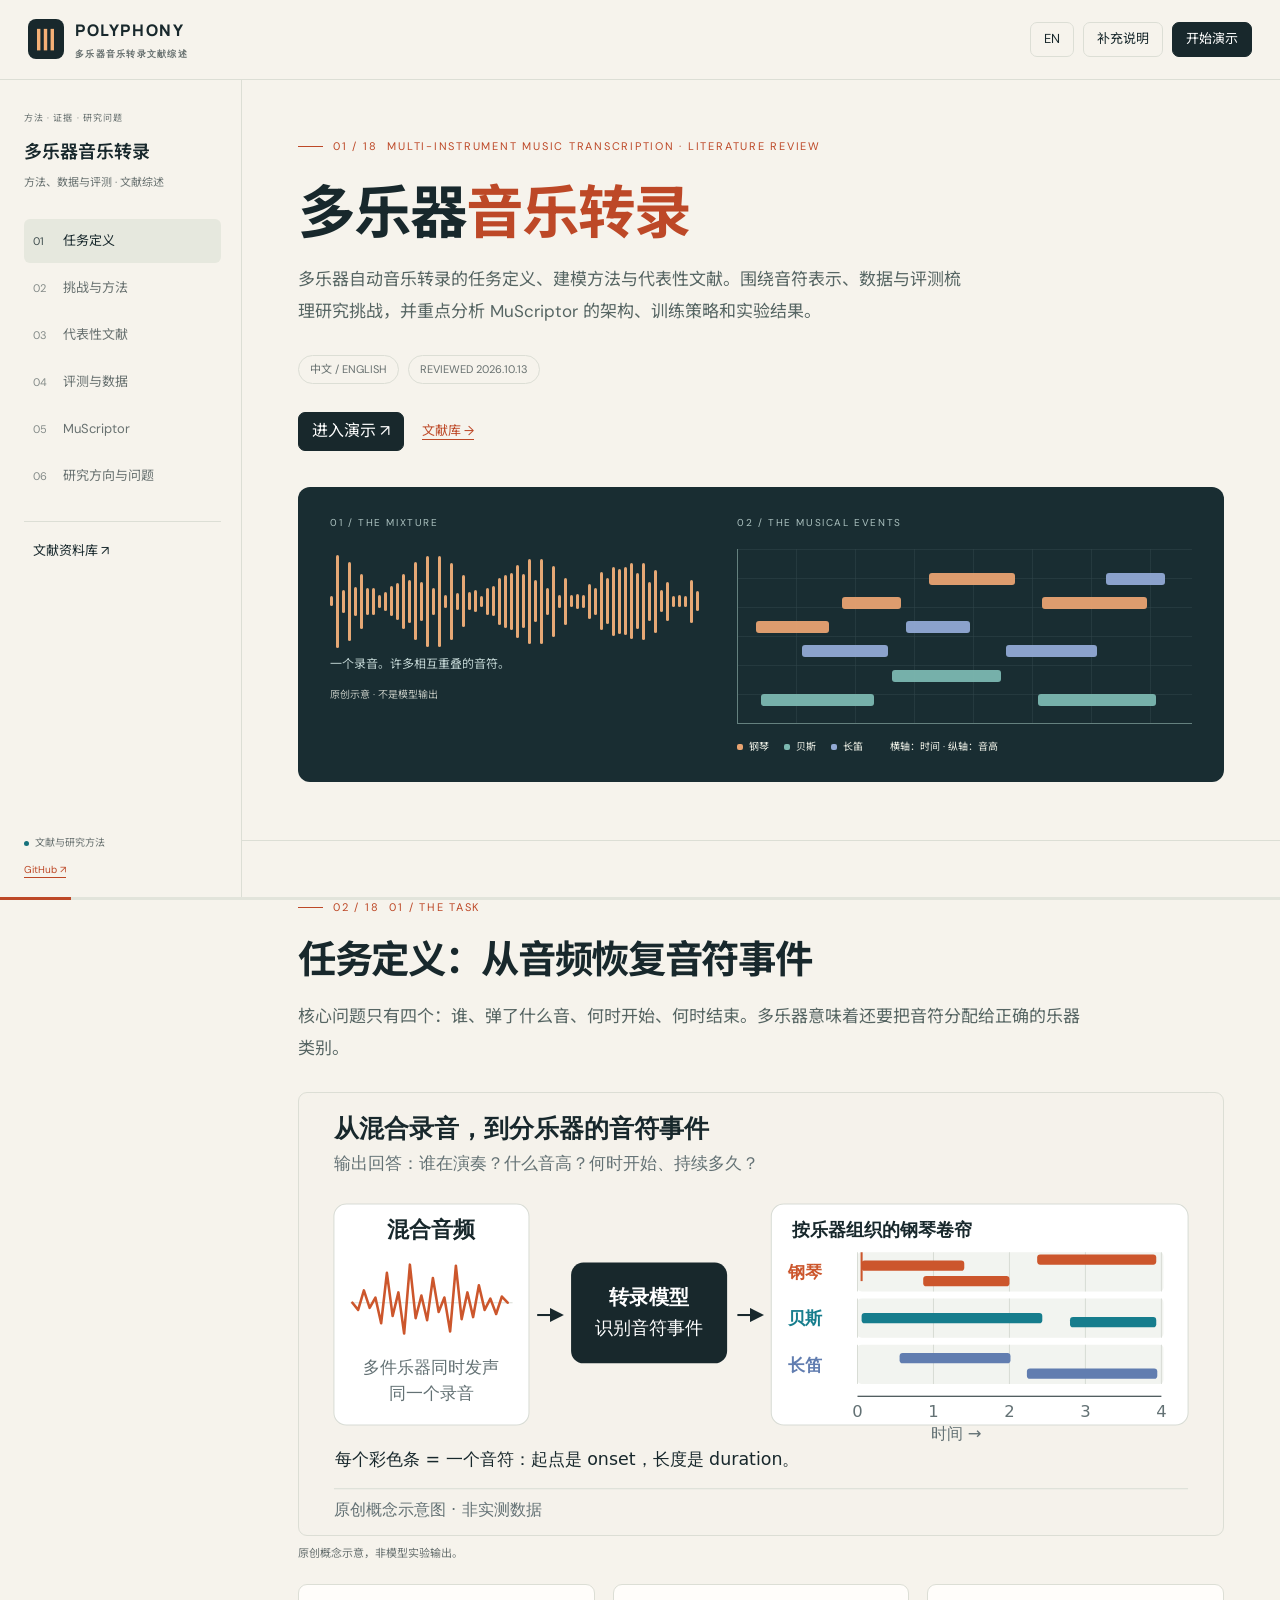
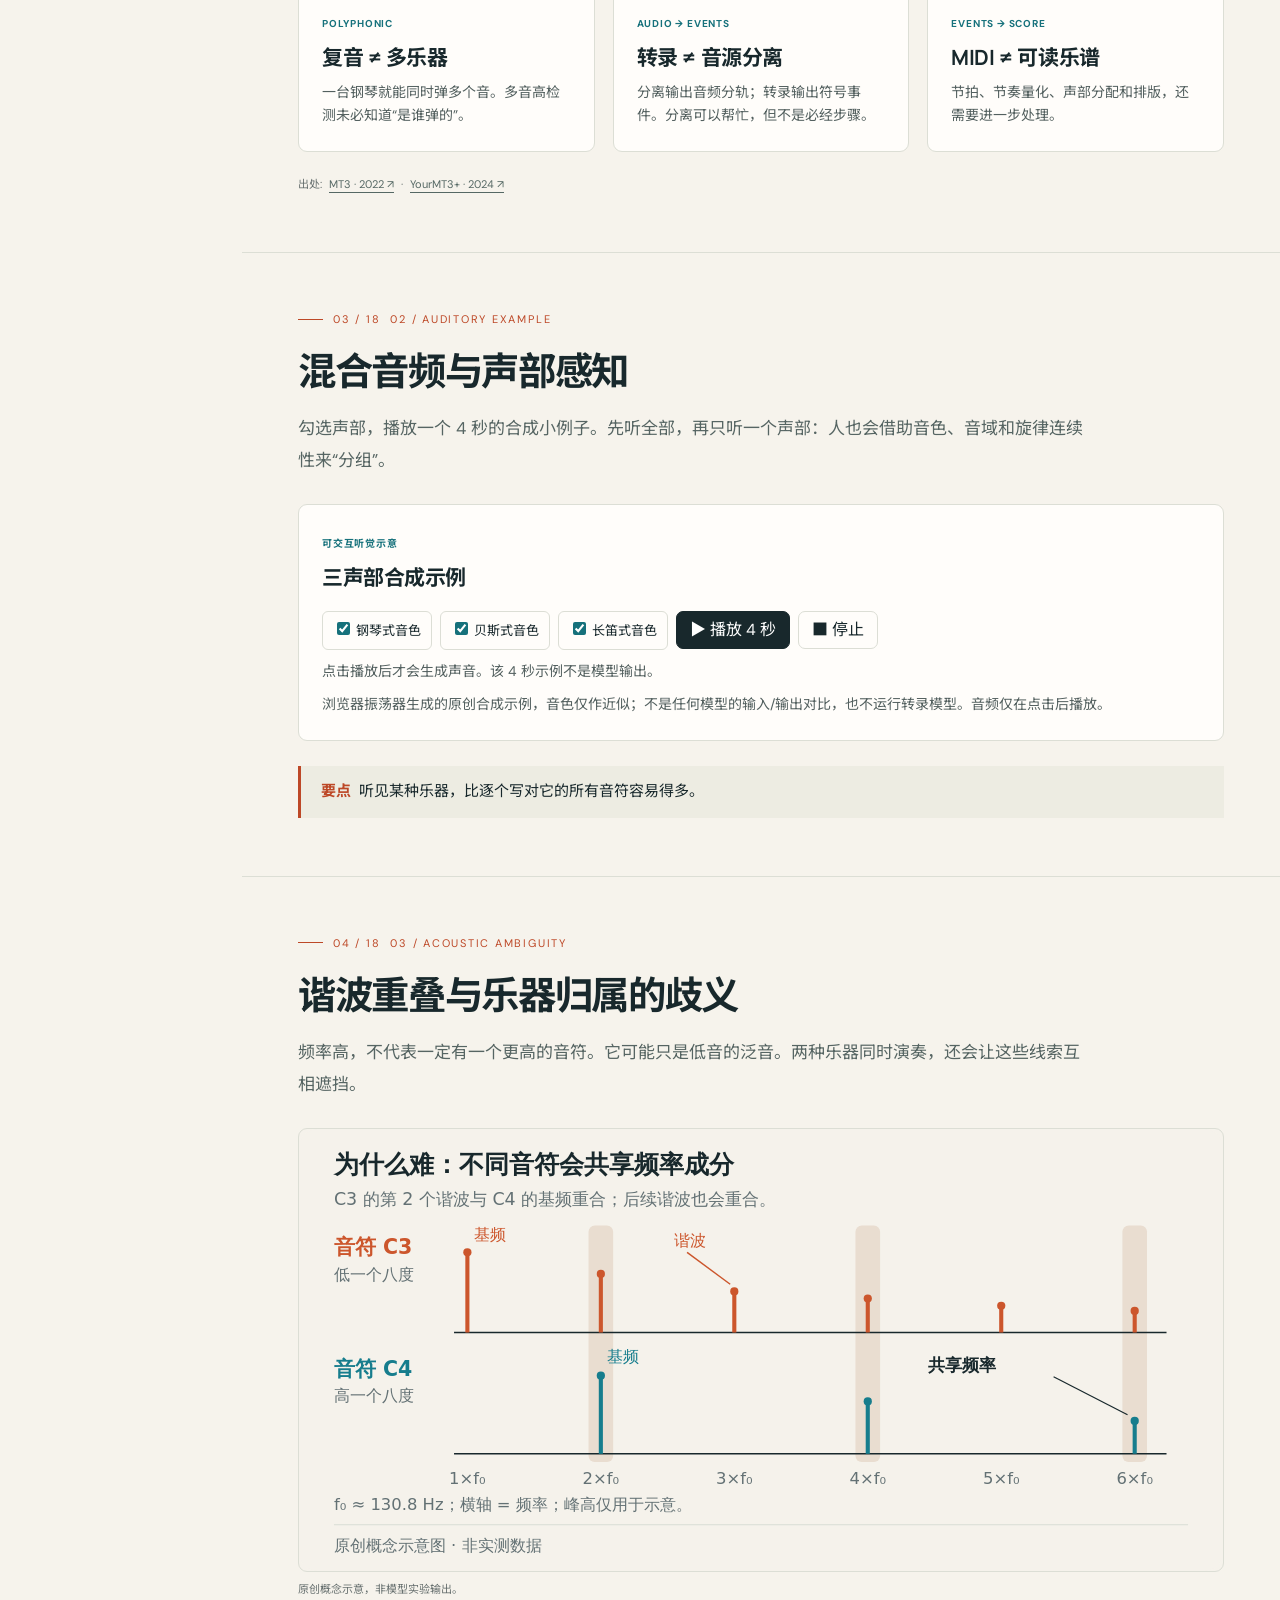
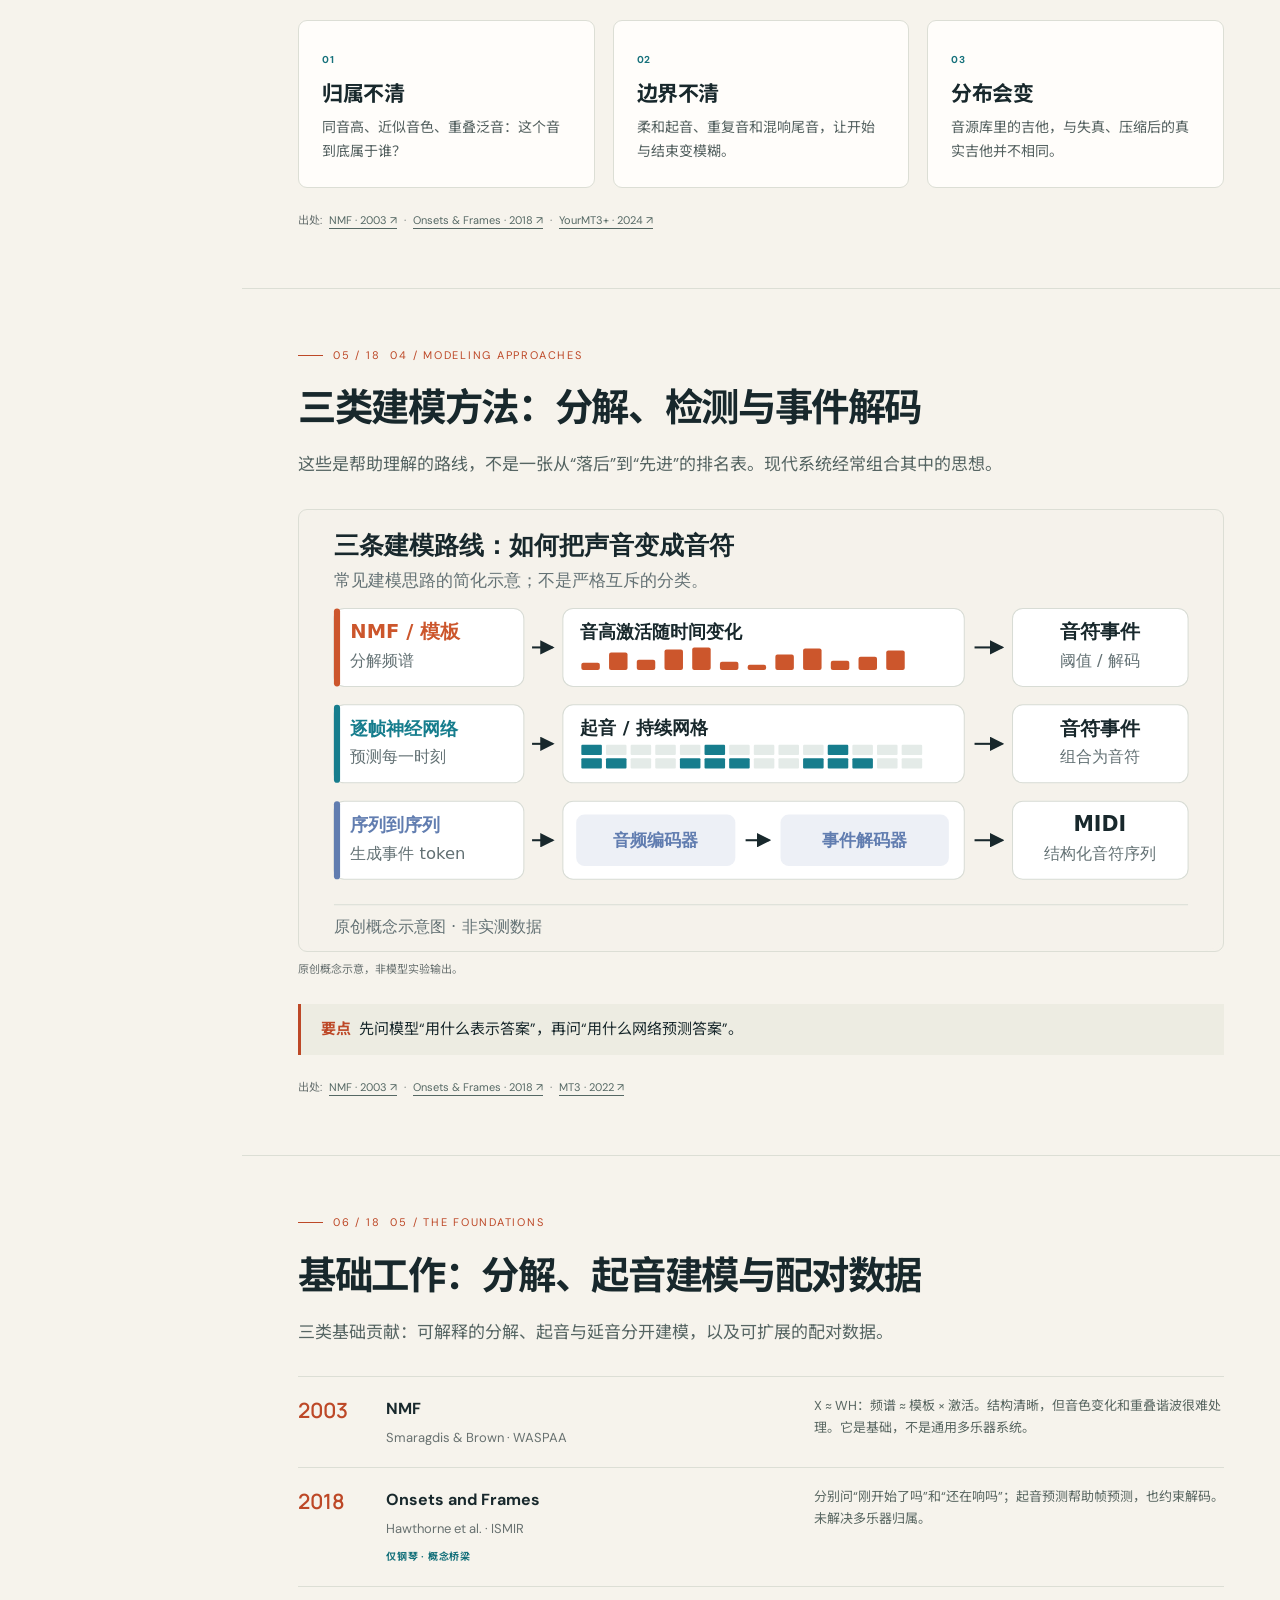
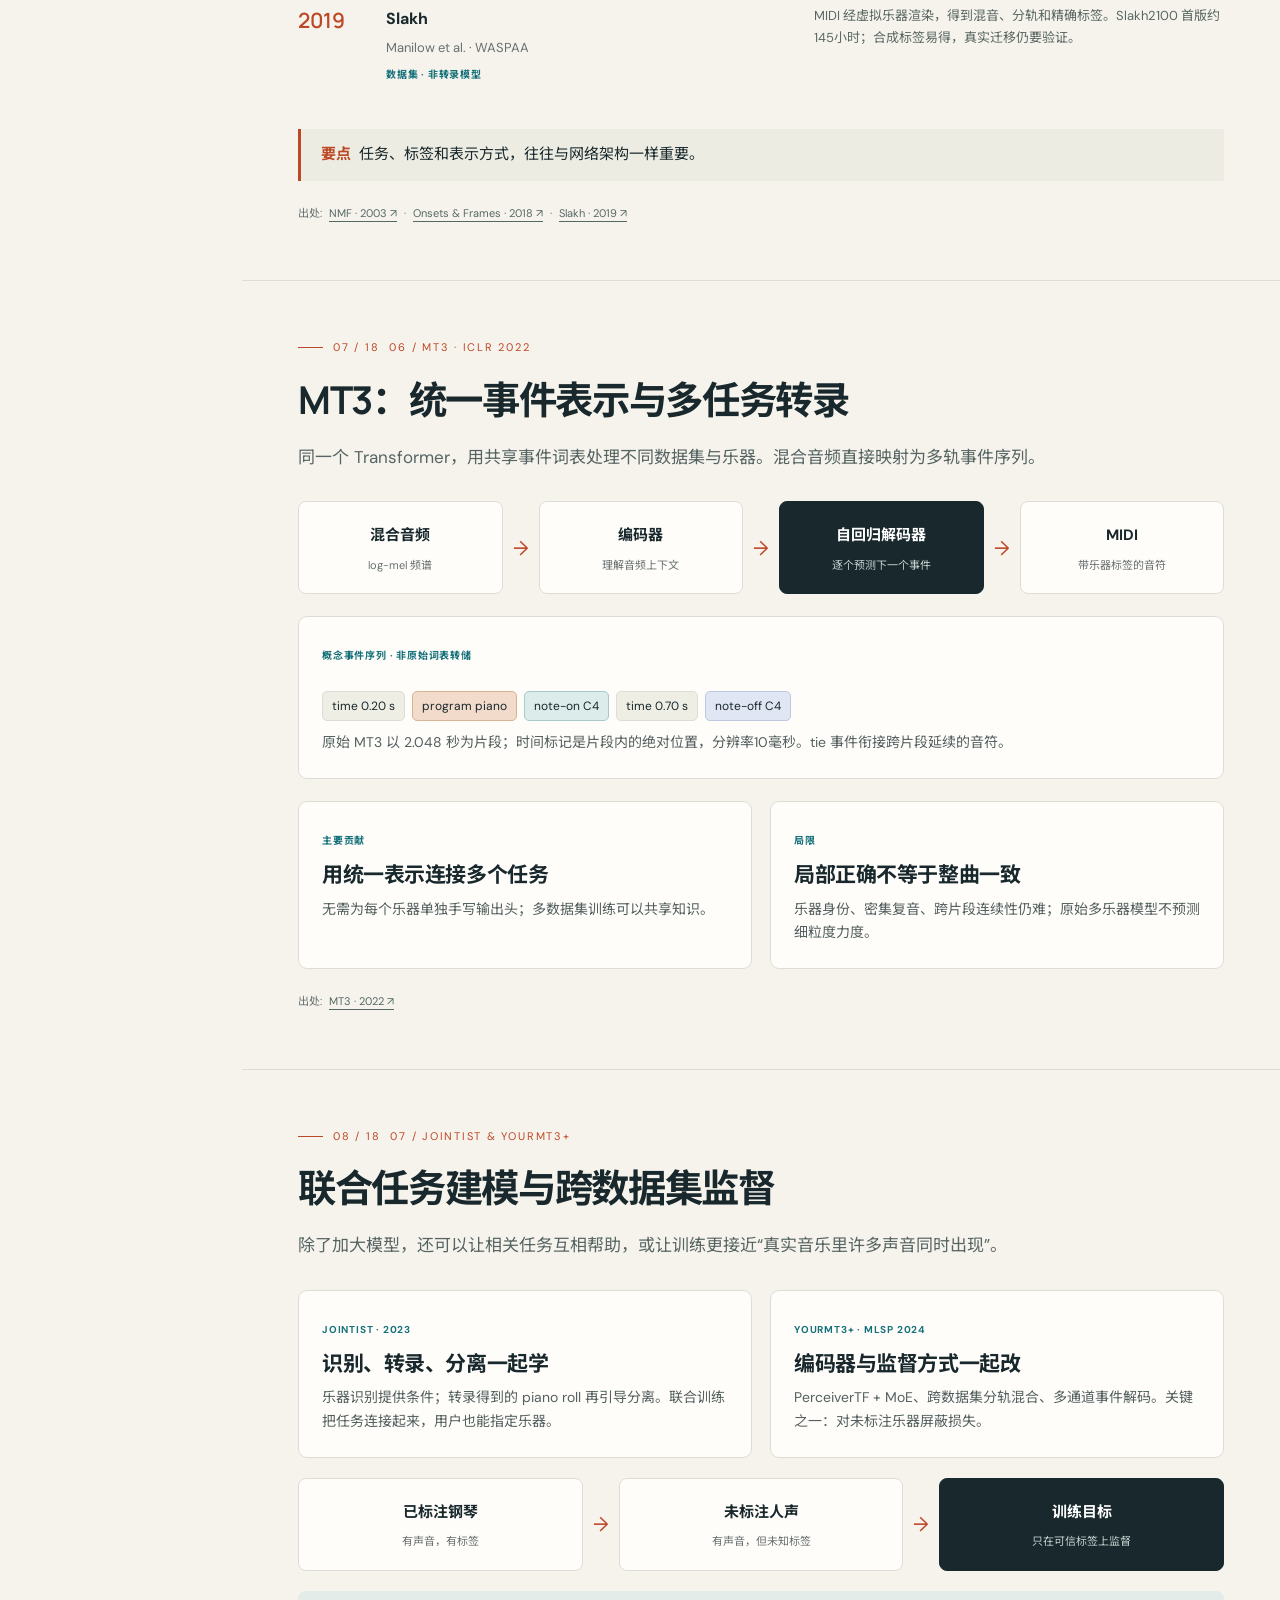
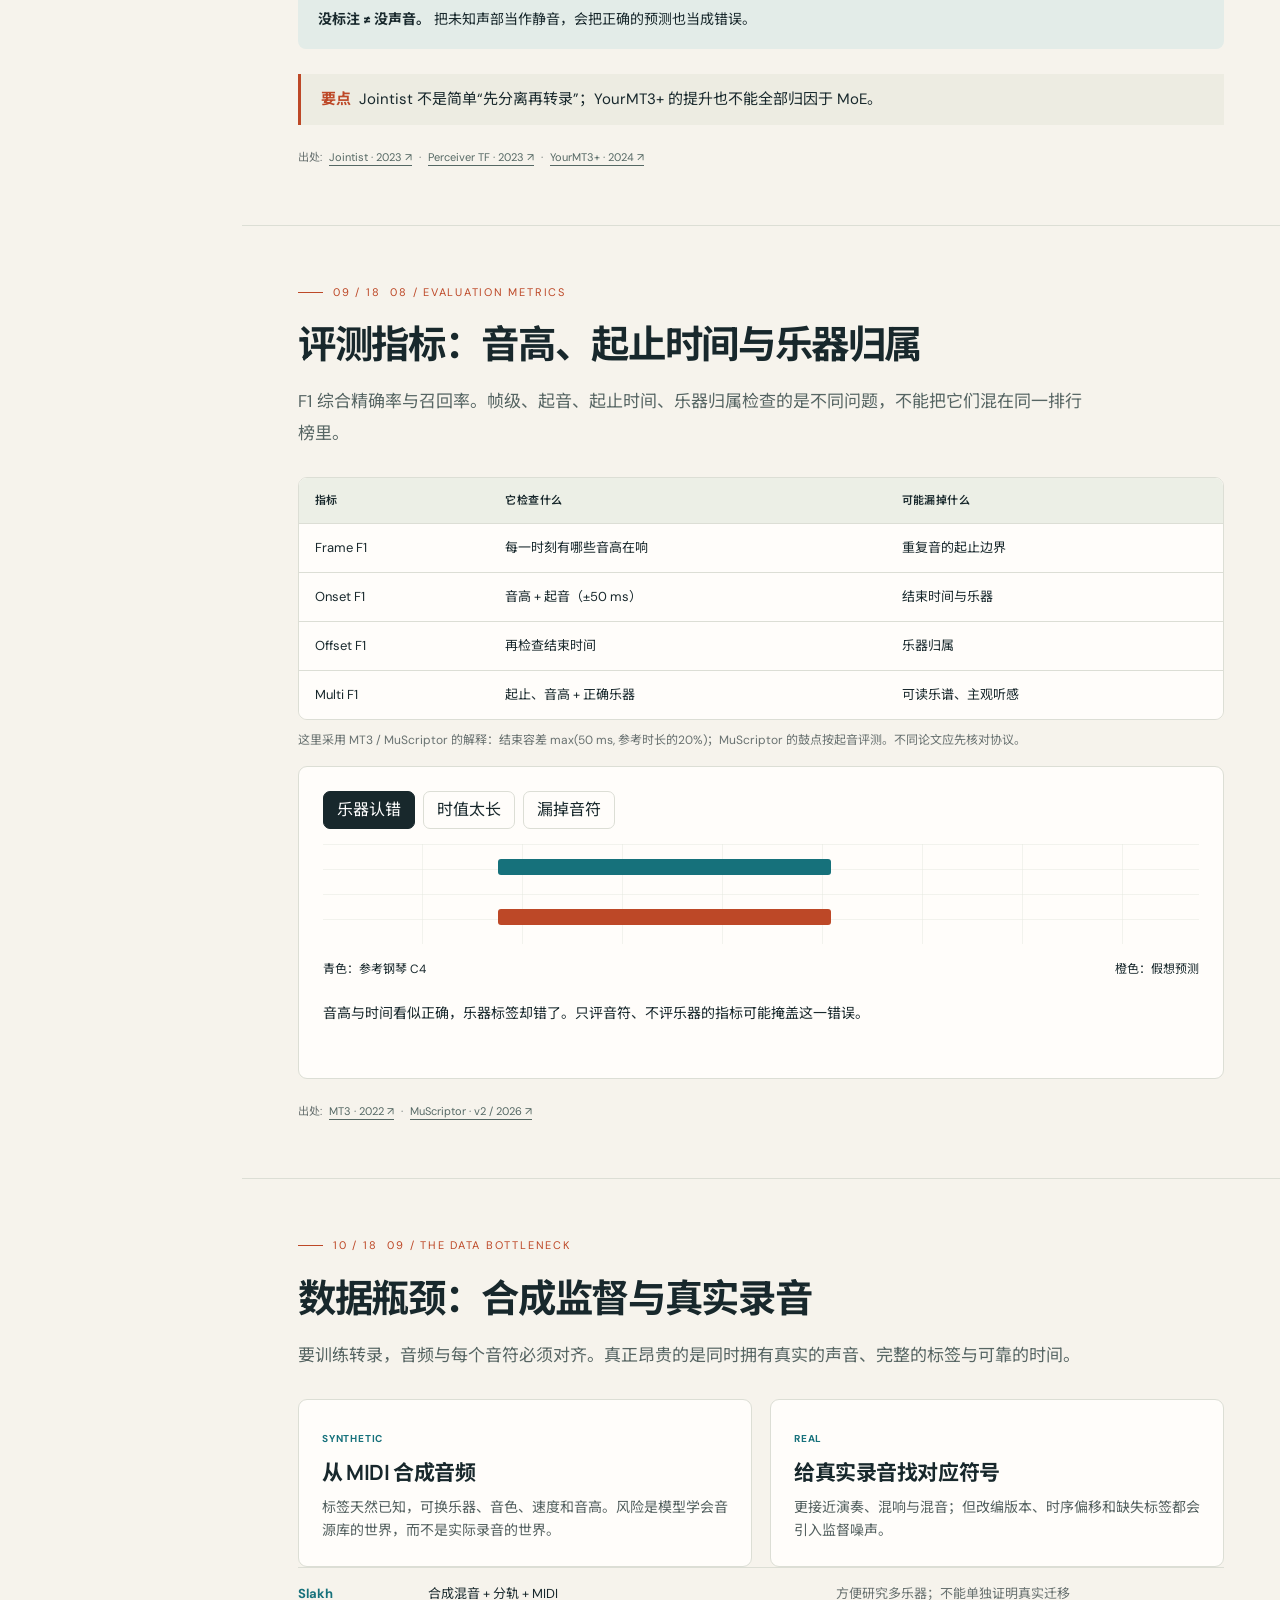
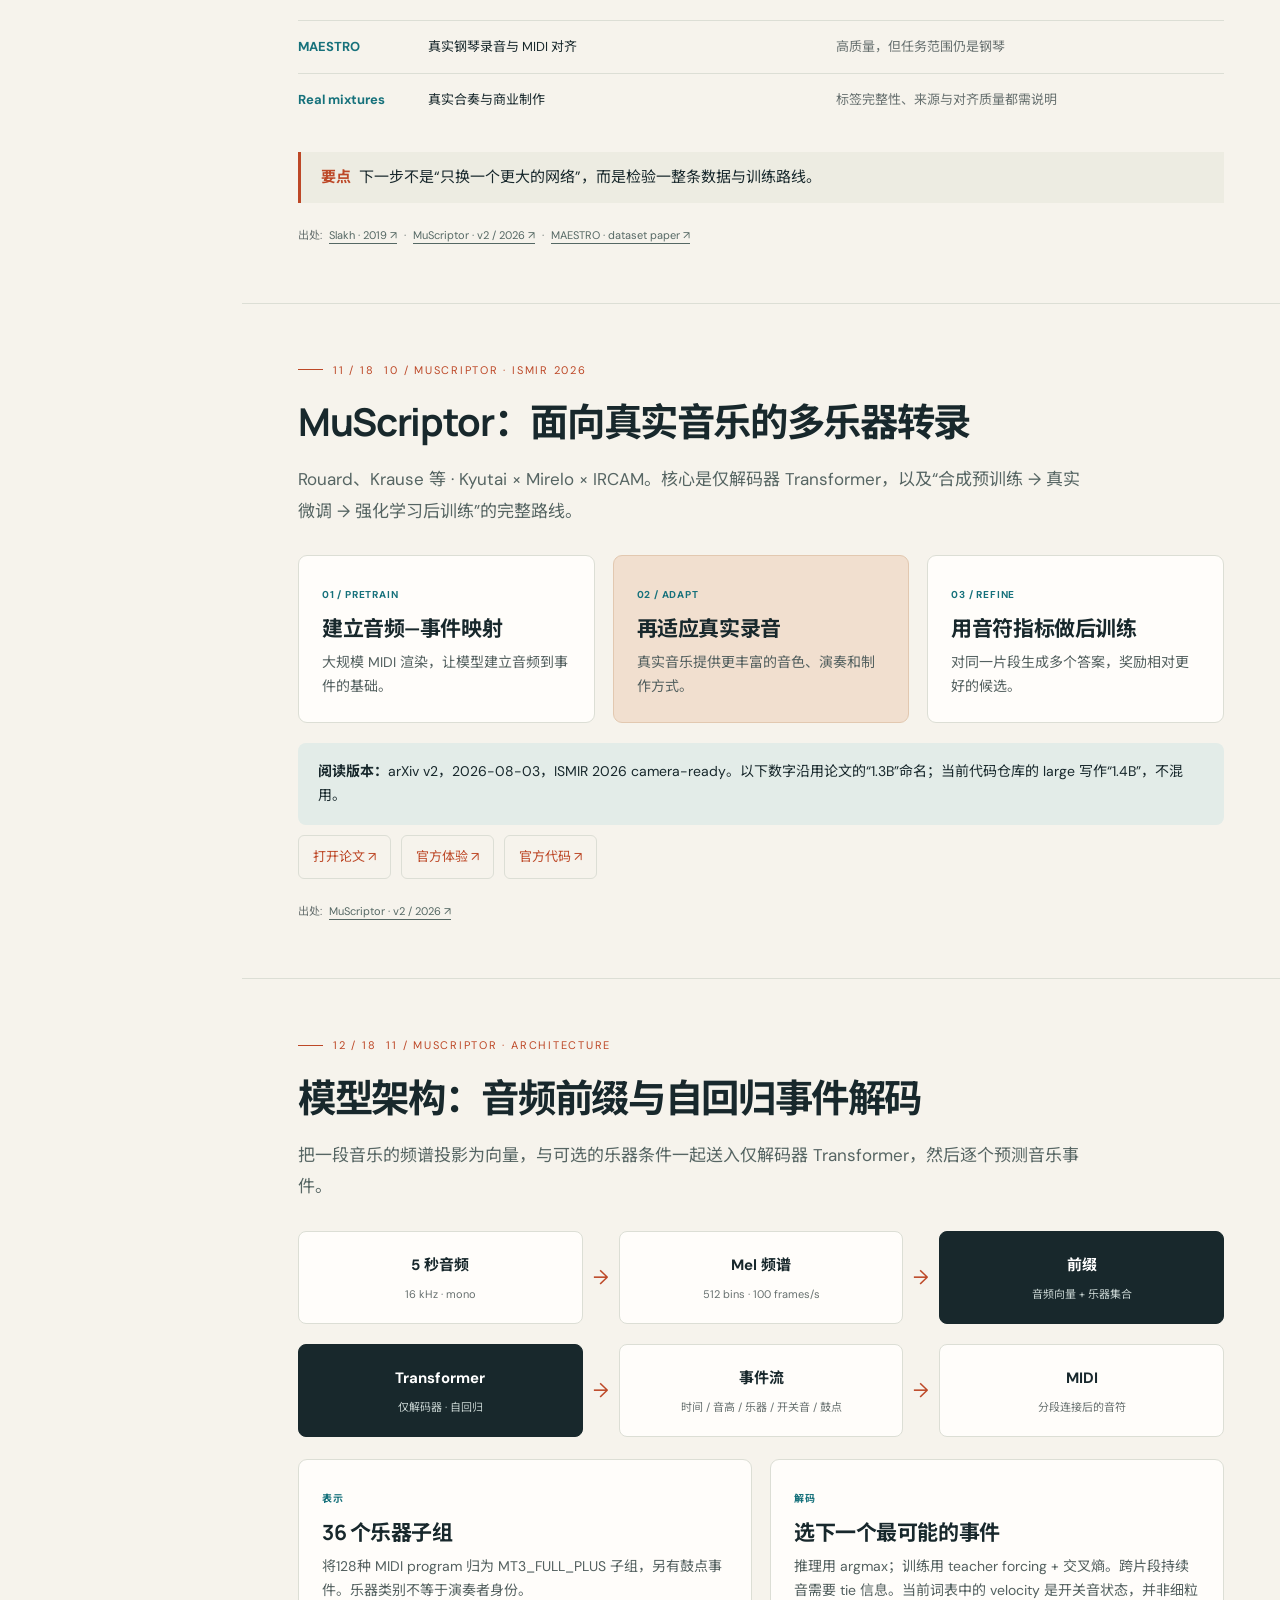
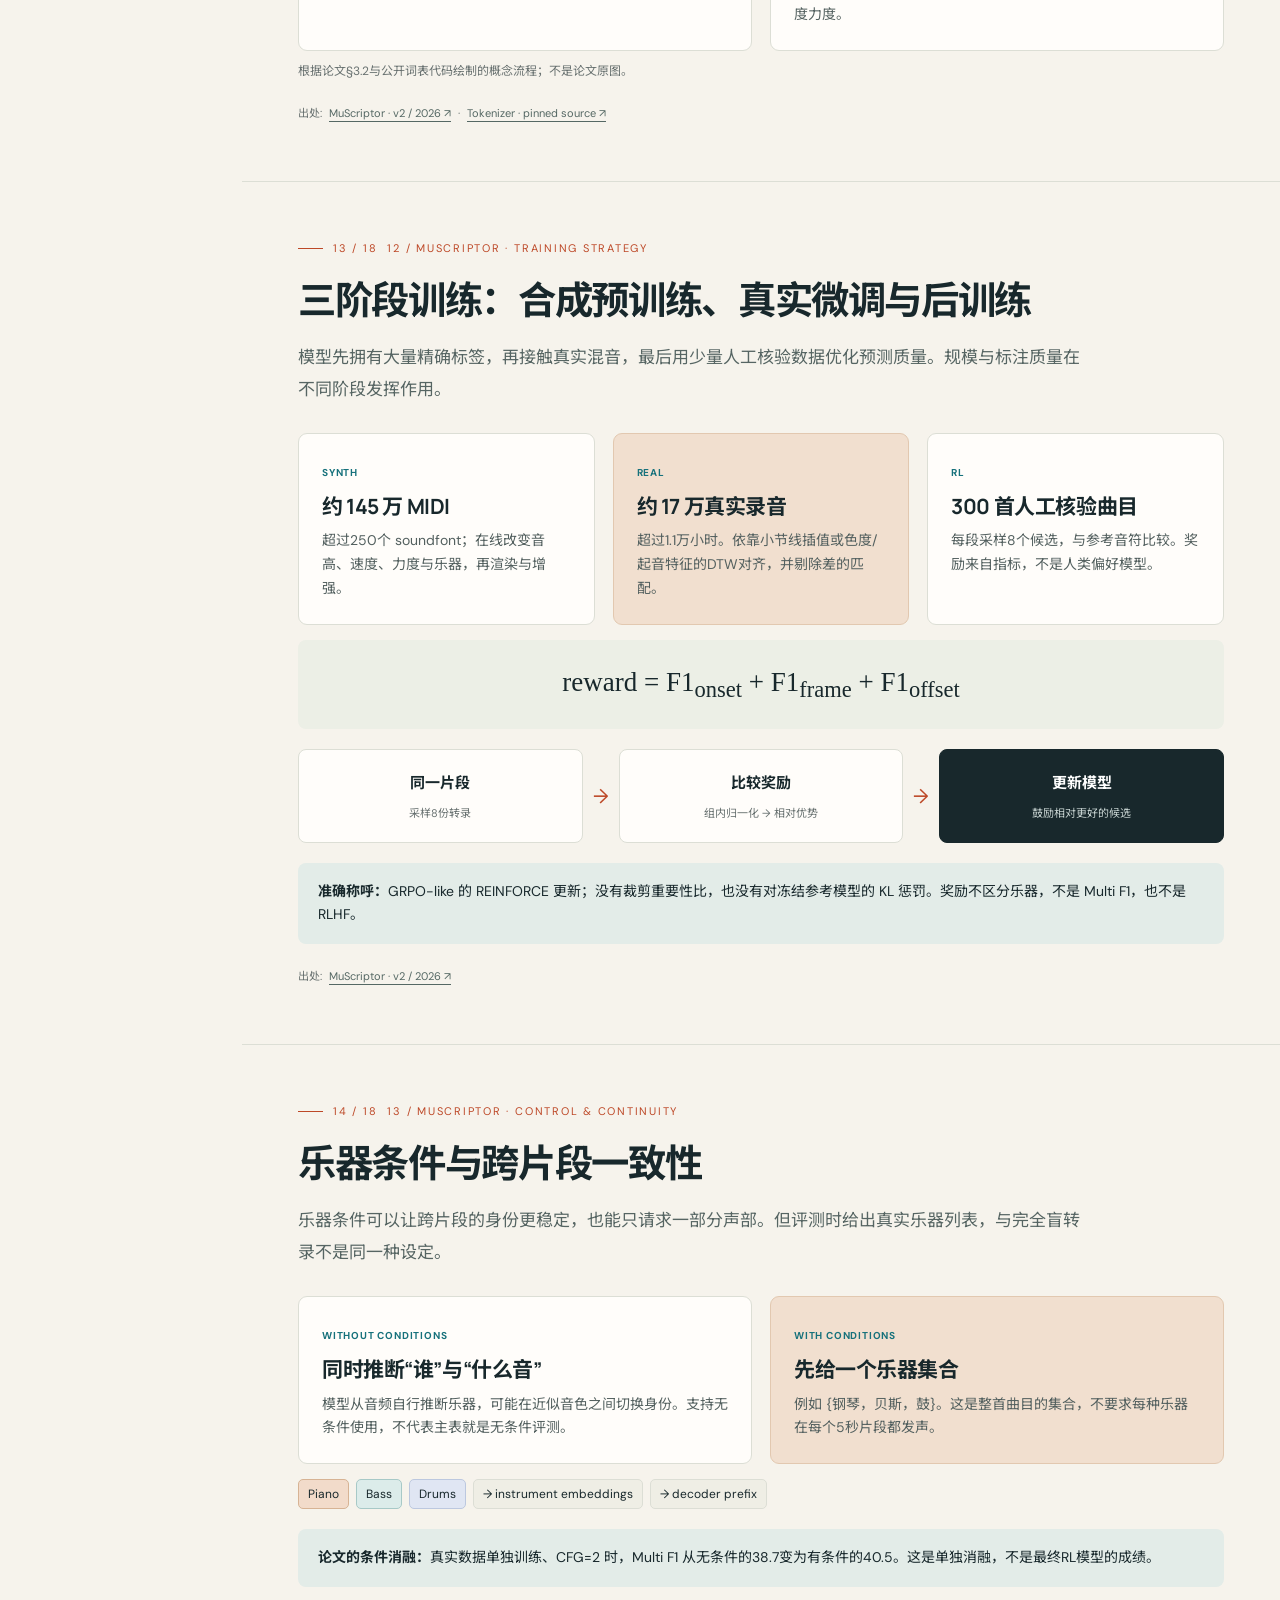
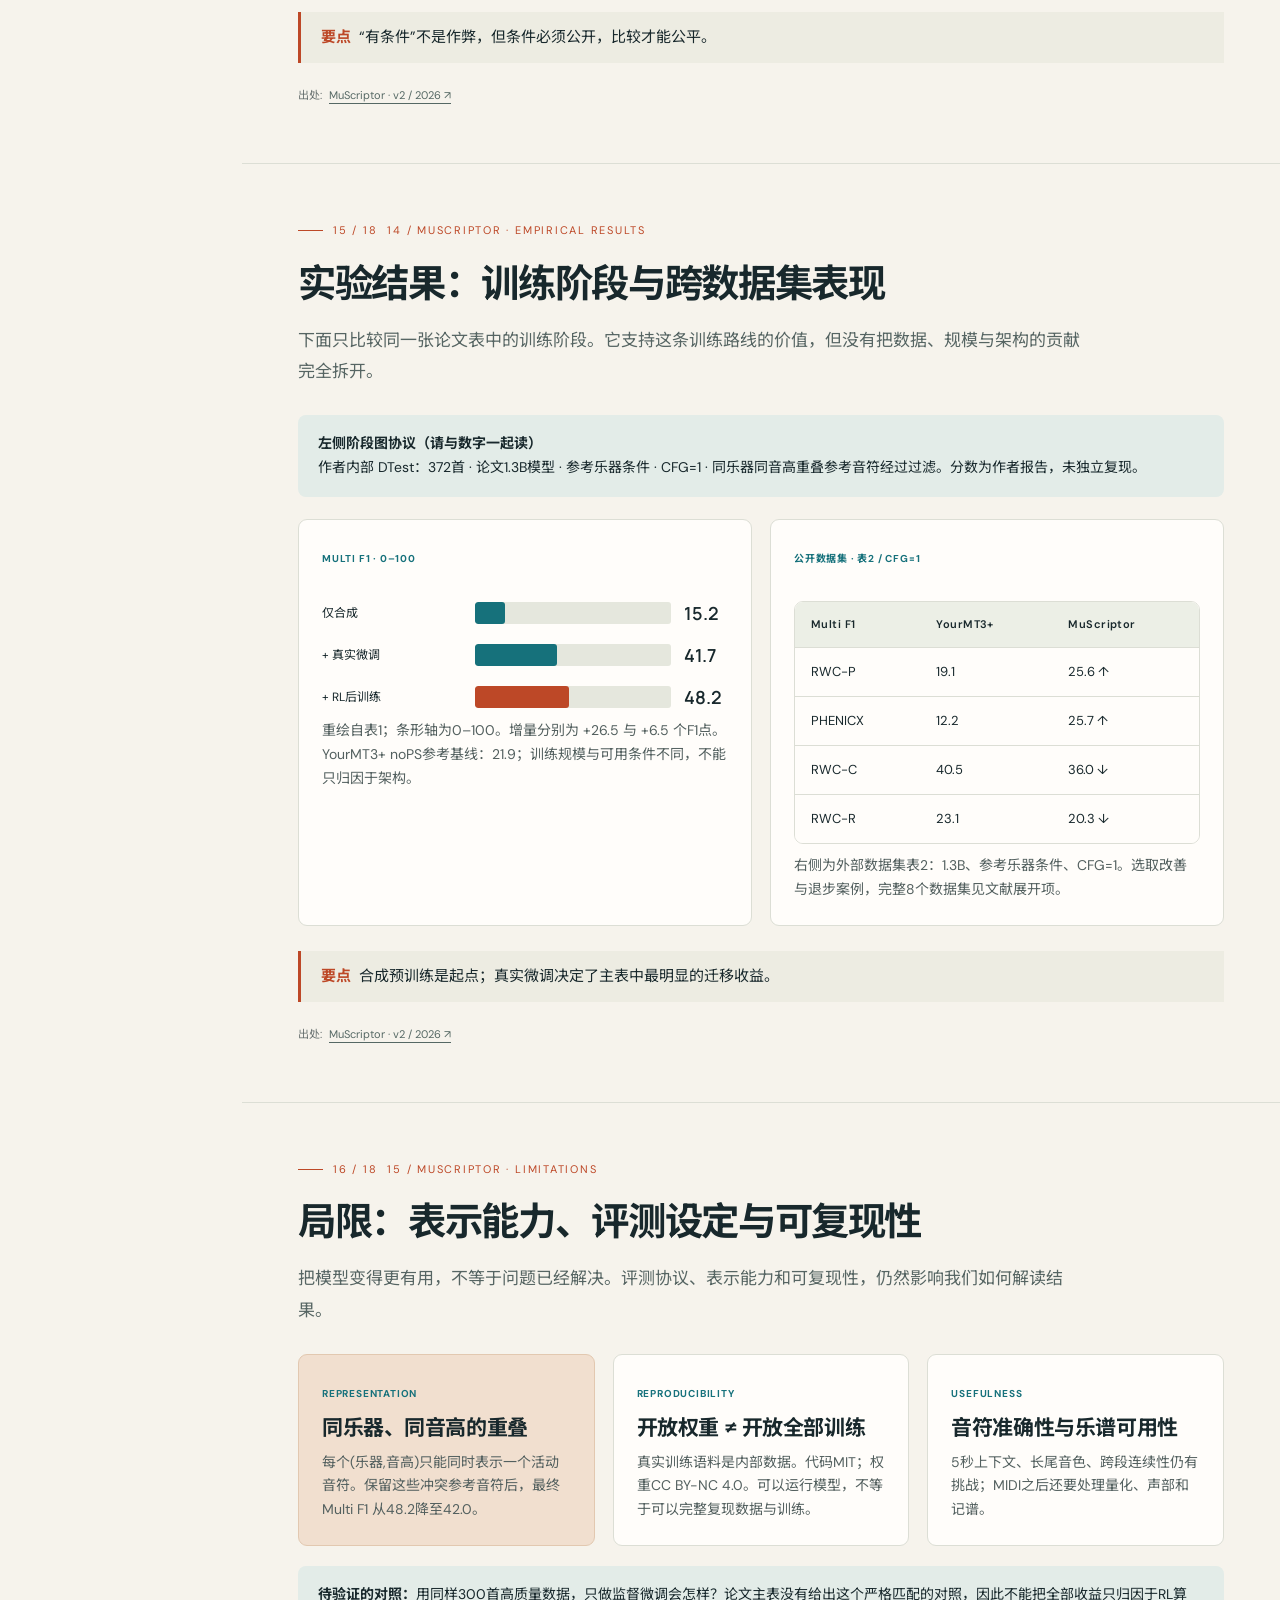
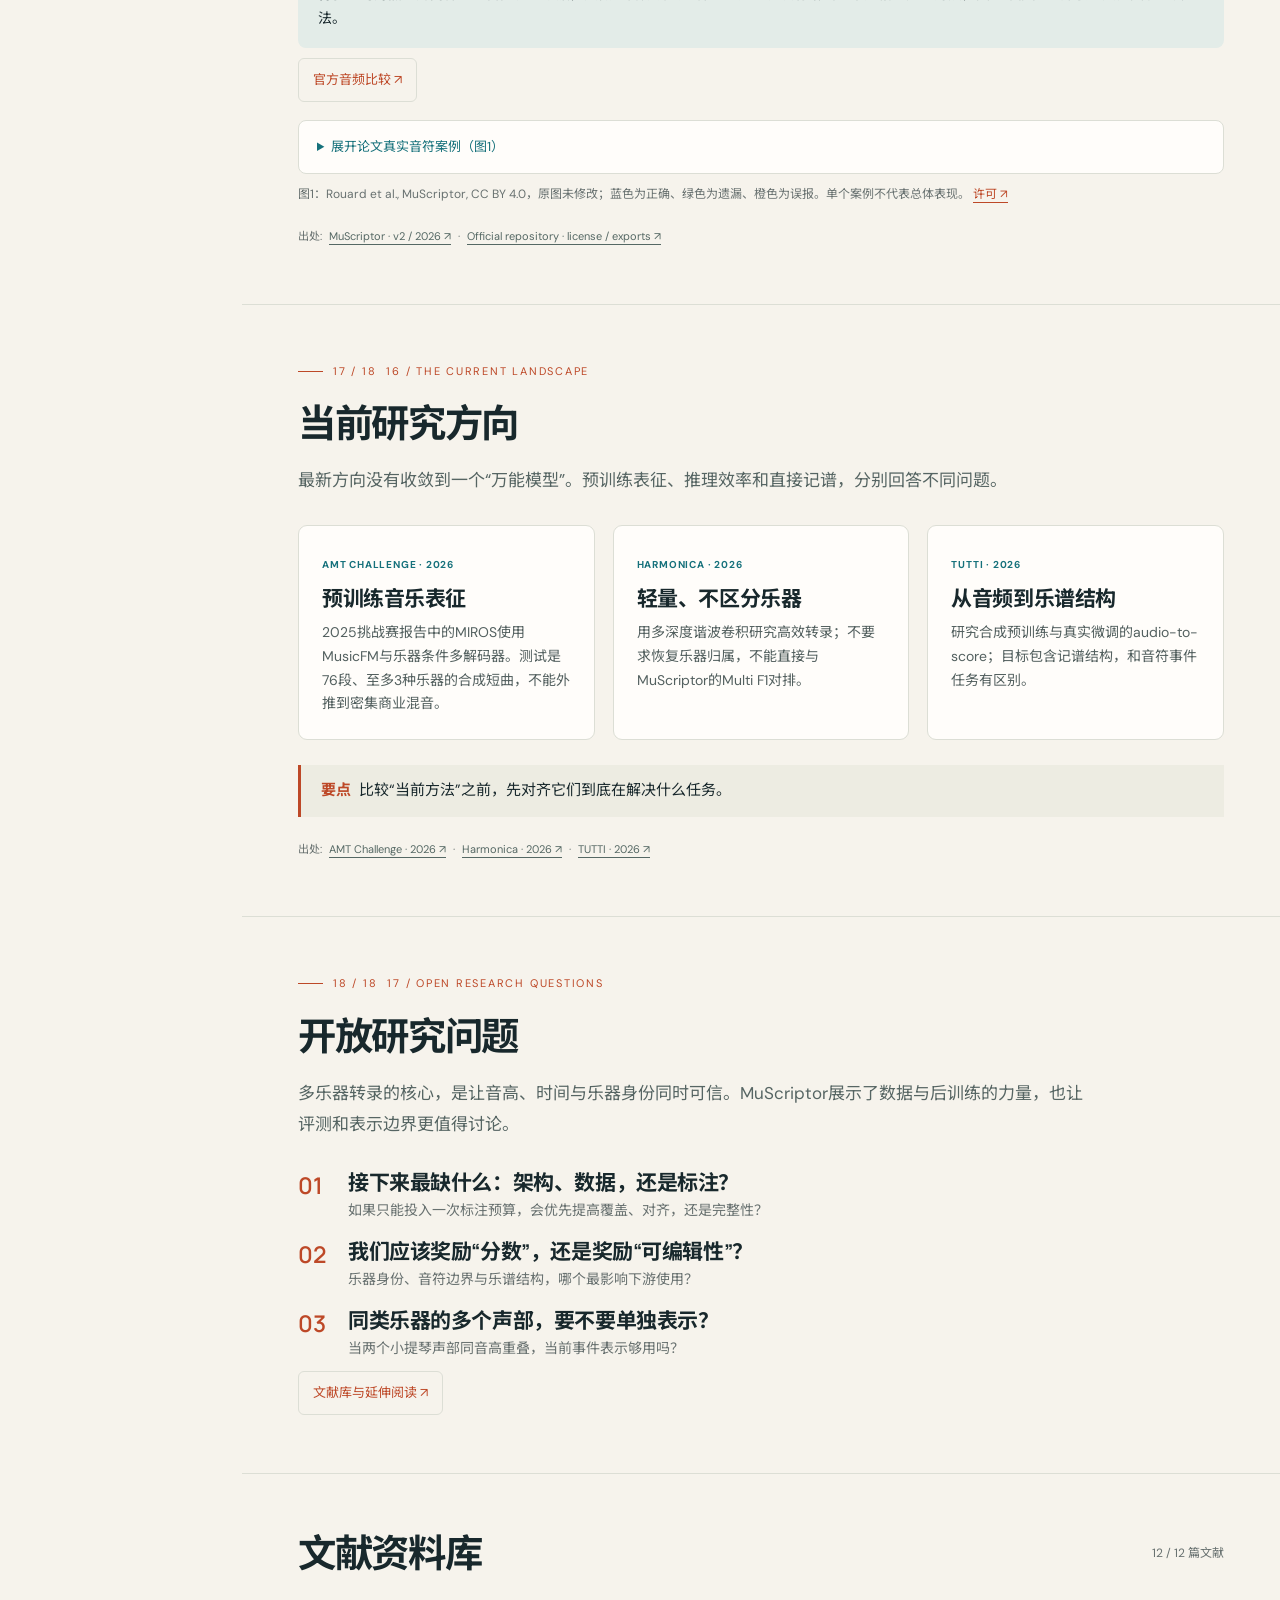
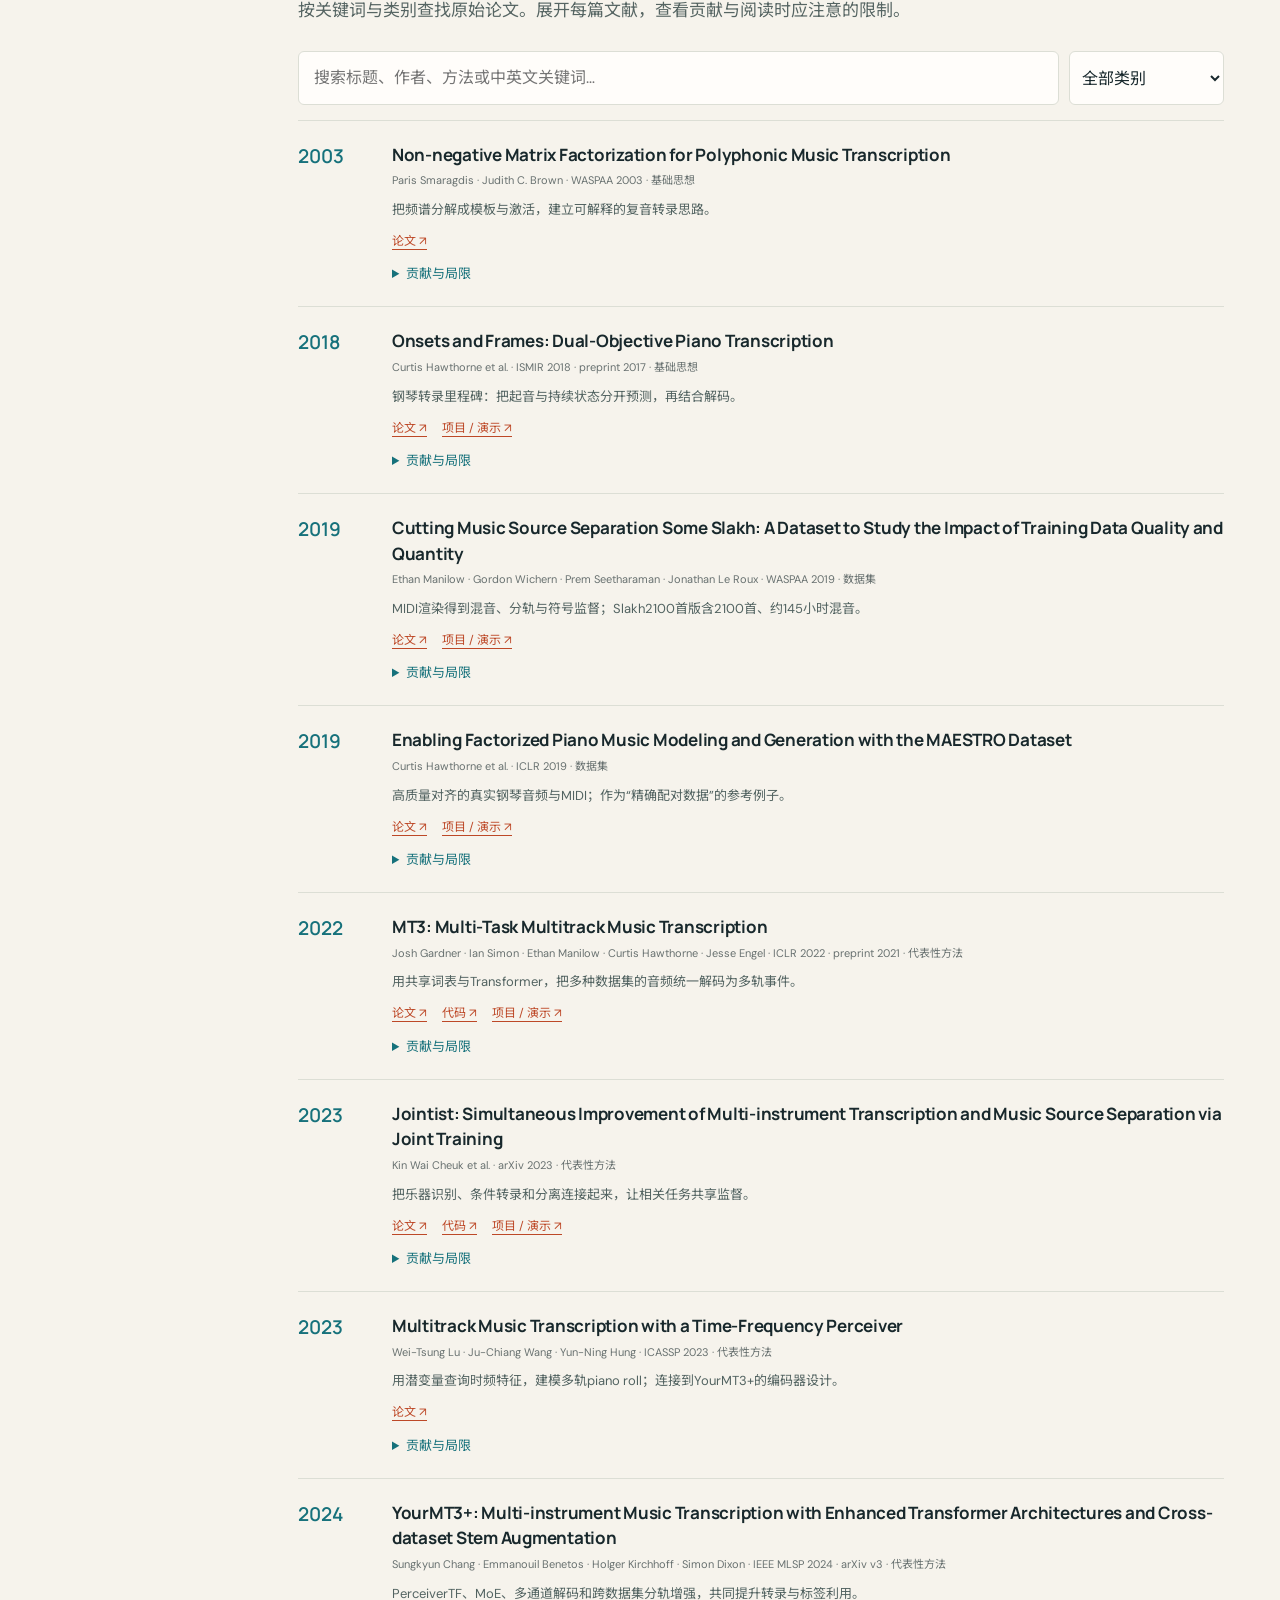
==== commit ac2a1938: "Revise review with academic language and remove presentation timing" ====
--- a/site/index.html
+++ b/site/index.html
@@ -3,18 +3,18 @@
 <head>
 <meta charset="utf-8"><meta name="viewport" content="width=device-width, initial-scale=1">
 <meta name="theme-color" content="#f6f3ec">
-<meta name="description" content="An illustrated, bilingual 40-minute literature review of multi-instrument music transcription, from NMF and MT3 to MuScriptor.">
-<title>听见每一个声部 · Multi-instrument Transcription</title>
+<meta name="description" content="A bilingual literature review of multi-instrument music transcription: methods, datasets, evaluation and MuScriptor.">
+<title>多乐器音乐转录 · 文献综述</title>
 <link rel="icon" href="assets/favicon.svg" type="image/svg+xml">
 <link rel="stylesheet" href="assets/style.css">
 <script defer src="assets/content.js"></script><script defer src="assets/app.js"></script>
 </head>
 <body>
 <a class="skip-link" href="#main">跳到正文 / Skip to content</a>
-<header class="topbar"><a class="brand" href="#intro"><span class="brand-mark" aria-hidden="true">Ⅲ</span><span>POLYPHONY<span class="brand-sub">A PAPER SHARING FIELD GUIDE</span></span></a><div class="top-actions"><button id="language" aria-label="Switch language">EN</button><button id="notes-toggle" aria-pressed="false"></button><button id="mode-toggle" class="primary" aria-pressed="false"></button></div></header>
-<aside class="sidebar"><div class="rail-kicker">LISTEN · DECODE · UNDERSTAND</div><div id="rail-intro"></div><nav id="chapter-nav" aria-label="Chapters"></nav><a class="rail-library" href="#library" id="library-nav"></a><div class="rail-bottom"><span class="live-dot"></span><span id="rail-status"></span><a href="https://github.com/Hanyu-Meng/Multi-instrument_Transcription_paper_sharing" target="_blank" rel="noopener noreferrer">GitHub ↗</a></div></aside>
+<header class="topbar"><a class="brand" href="#intro"><span class="brand-mark" aria-hidden="true">Ⅲ</span><span>POLYPHONY<span class="brand-sub">A LITERATURE REVIEW</span></span></a><div class="top-actions"><button id="language" aria-label="Switch language">EN</button><button id="notes-toggle" aria-pressed="false"></button><button id="mode-toggle" class="primary" aria-pressed="false"></button></div></header>
+<aside class="sidebar"><div class="rail-kicker">METHODS · EVIDENCE · OPEN QUESTIONS</div><div id="rail-intro"></div><nav id="chapter-nav" aria-label="Chapters"></nav><a class="rail-library" href="#library" id="library-nav"></a><div class="rail-bottom"><span class="live-dot"></span><span id="rail-status"></span><a href="https://github.com/Hanyu-Meng/Multi-instrument_Transcription_paper_sharing" target="_blank" rel="noopener noreferrer">GitHub ↗</a></div></aside>
 <main id="main" tabindex="-1"><div id="slides"></div><section id="library" class="library-section"></section><footer id="footer"></footer></main>
-<div id="presentation-bar" class="presentation-bar" hidden><button id="prev" aria-label="Previous slide">←</button><span id="slide-status" aria-live="polite"></span><button id="next" aria-label="Next slide">→</button><div class="timer"><button id="timer-toggle"></button><time id="timer">00:00</time><button id="timer-reset" aria-label="Reset timer">↺</button></div><button id="fullscreen" aria-label="Fullscreen">⛶</button></div>
+<div id="presentation-bar" class="presentation-bar" hidden><button id="prev" aria-label="Previous slide">←</button><span id="slide-status" aria-live="polite"></span><button id="next" aria-label="Next slide">→</button><button id="fullscreen" aria-label="Fullscreen">⛶</button></div>
 <div class="progress-line"><div id="progress"></div></div>
-<noscript><p style="padding:6rem 2rem">本网站需要启用 JavaScript。请参阅仓库 README 获取分享提纲与论文链接。 This website needs JavaScript; the repository README also provides the reading route and paper links.</p></noscript>
+<noscript><p style="padding:6rem 2rem">本网站需要启用 JavaScript。请参阅仓库 README 获取综述提纲与论文链接。 This website needs JavaScript; the repository README also provides the reading route and paper links.</p></noscript>
 </body></html>
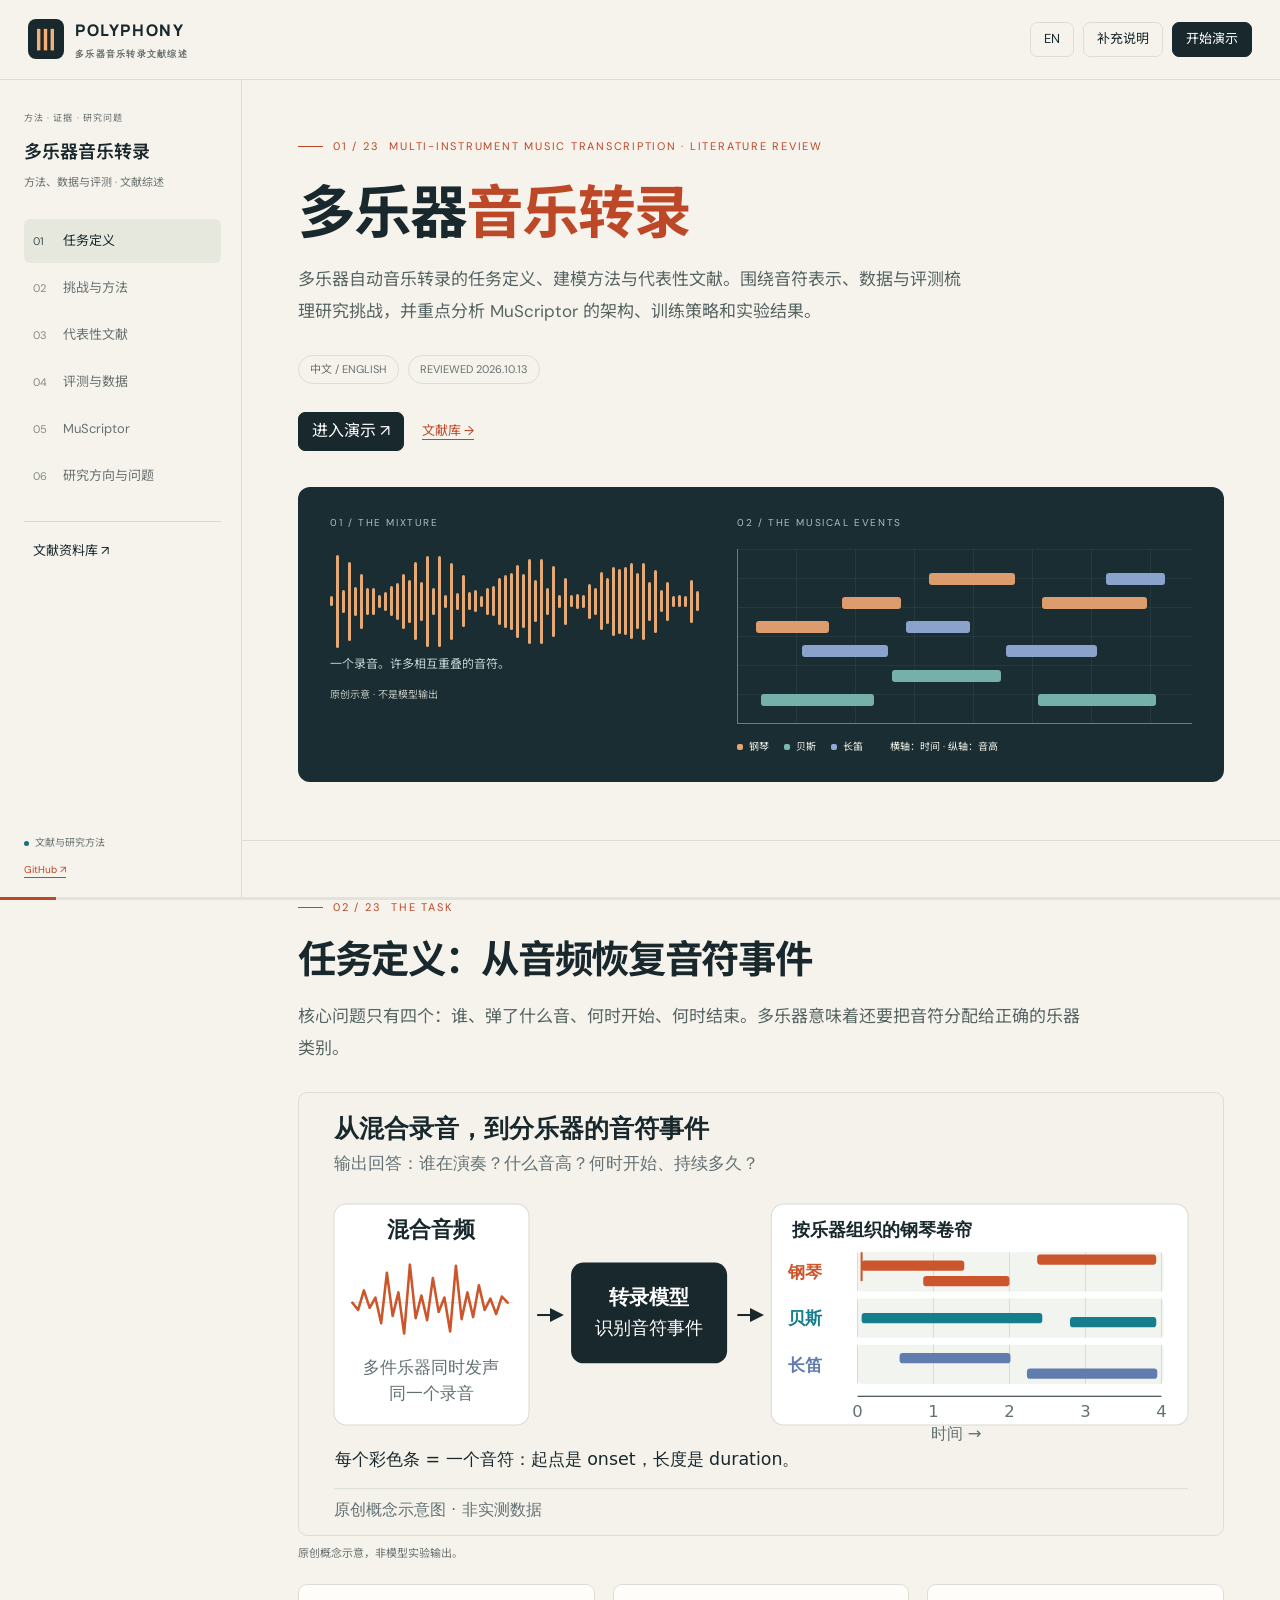
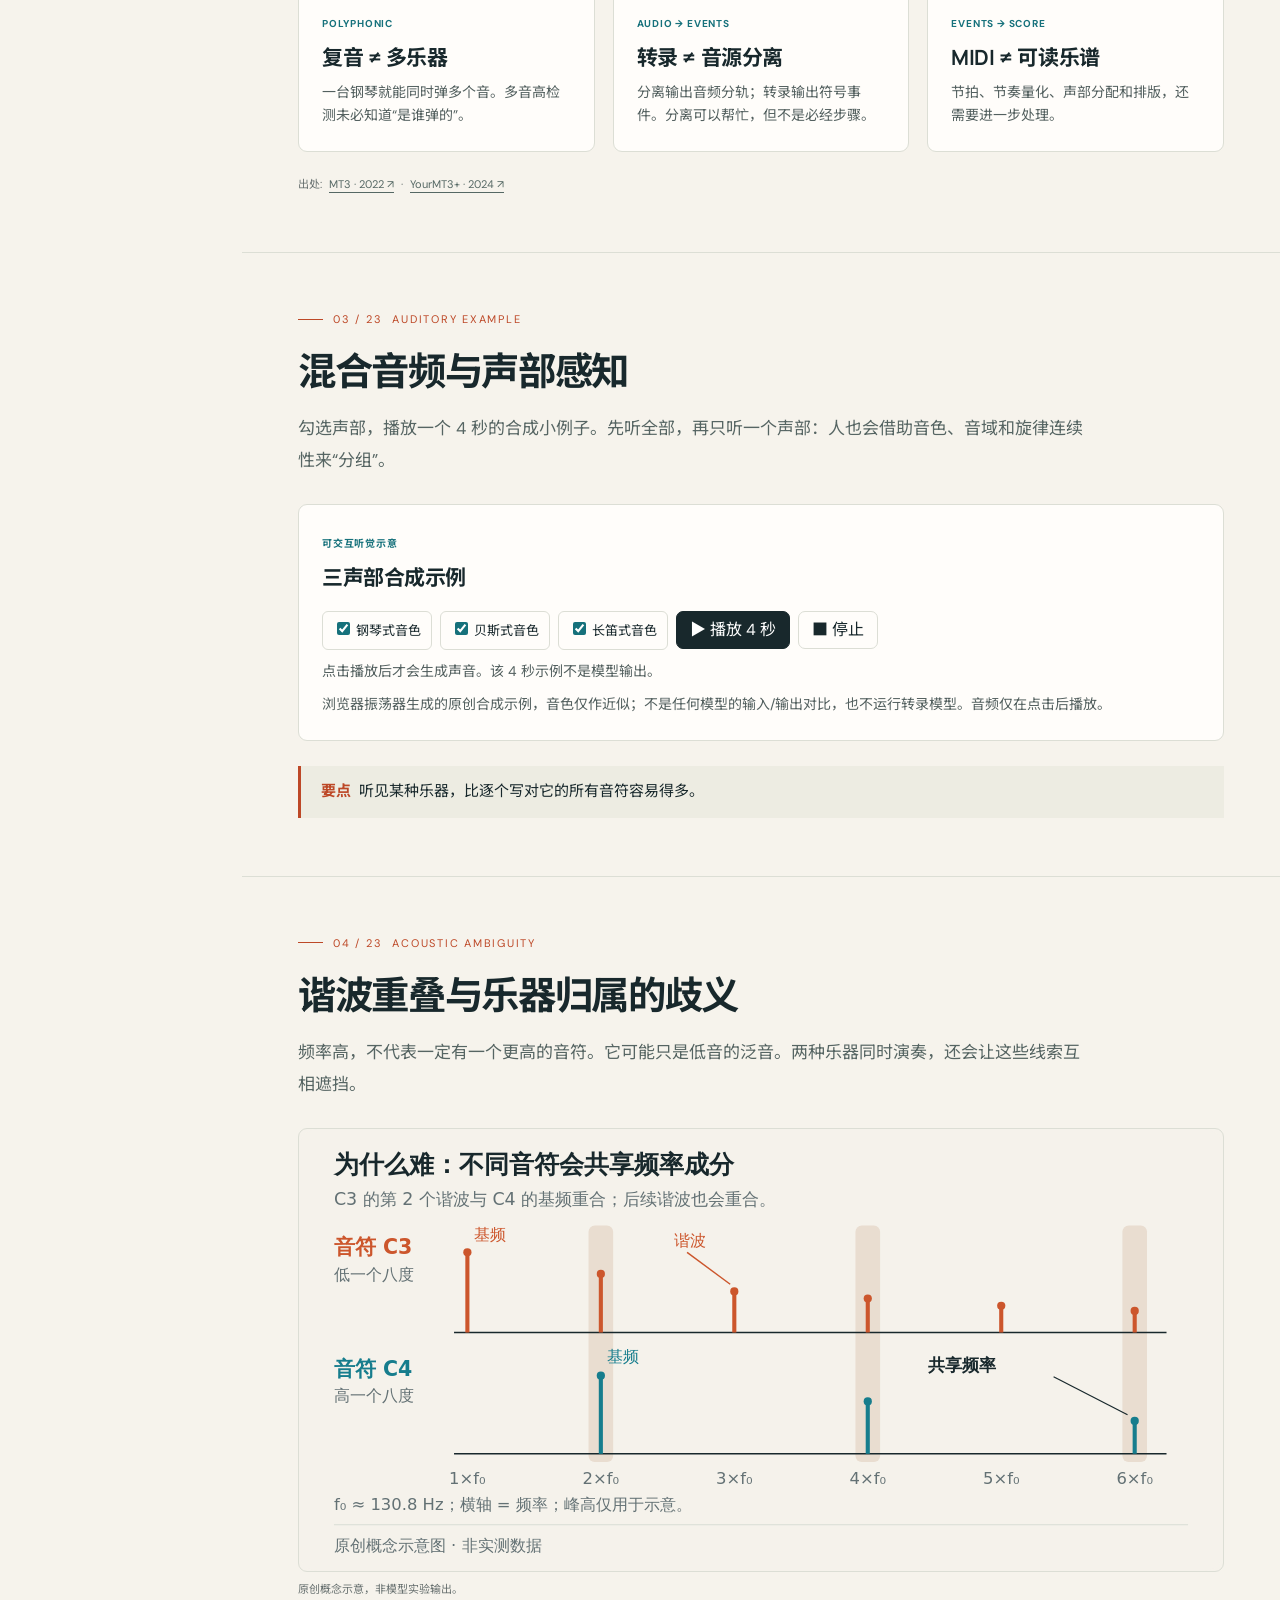
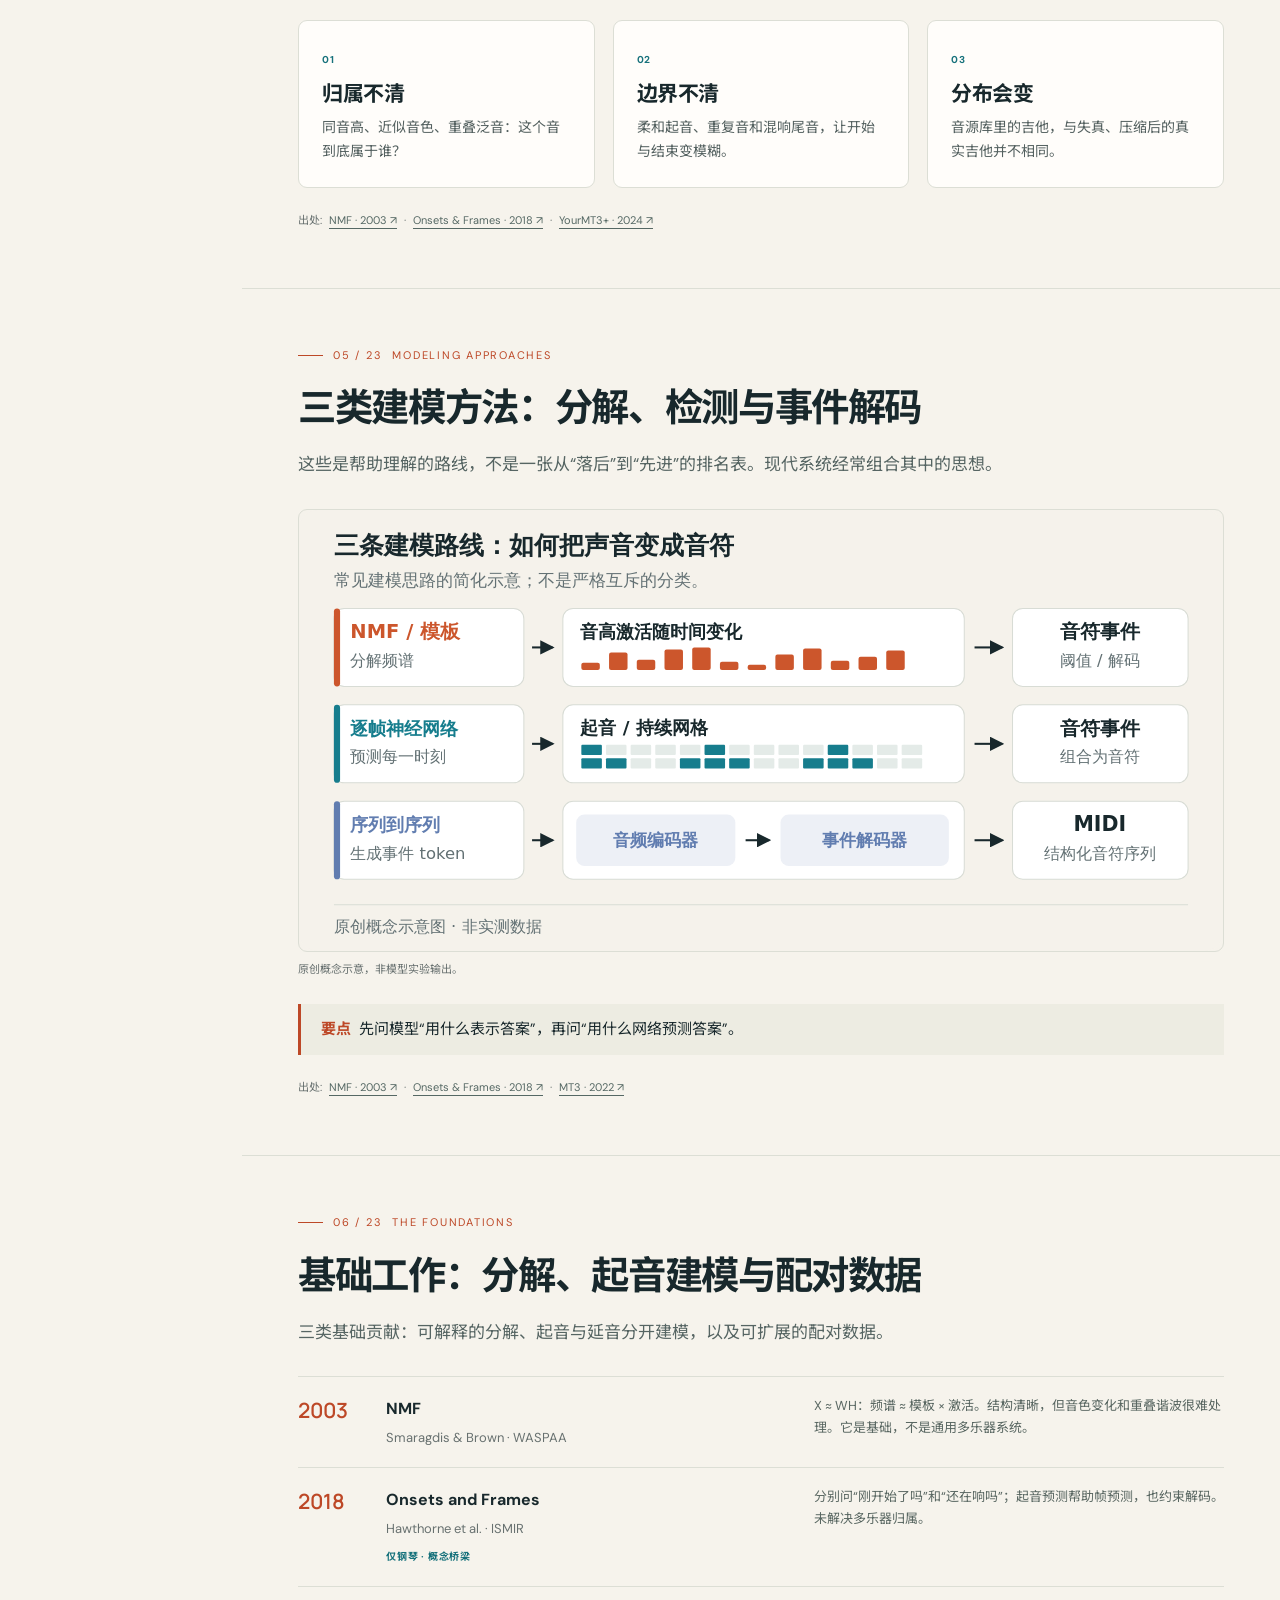
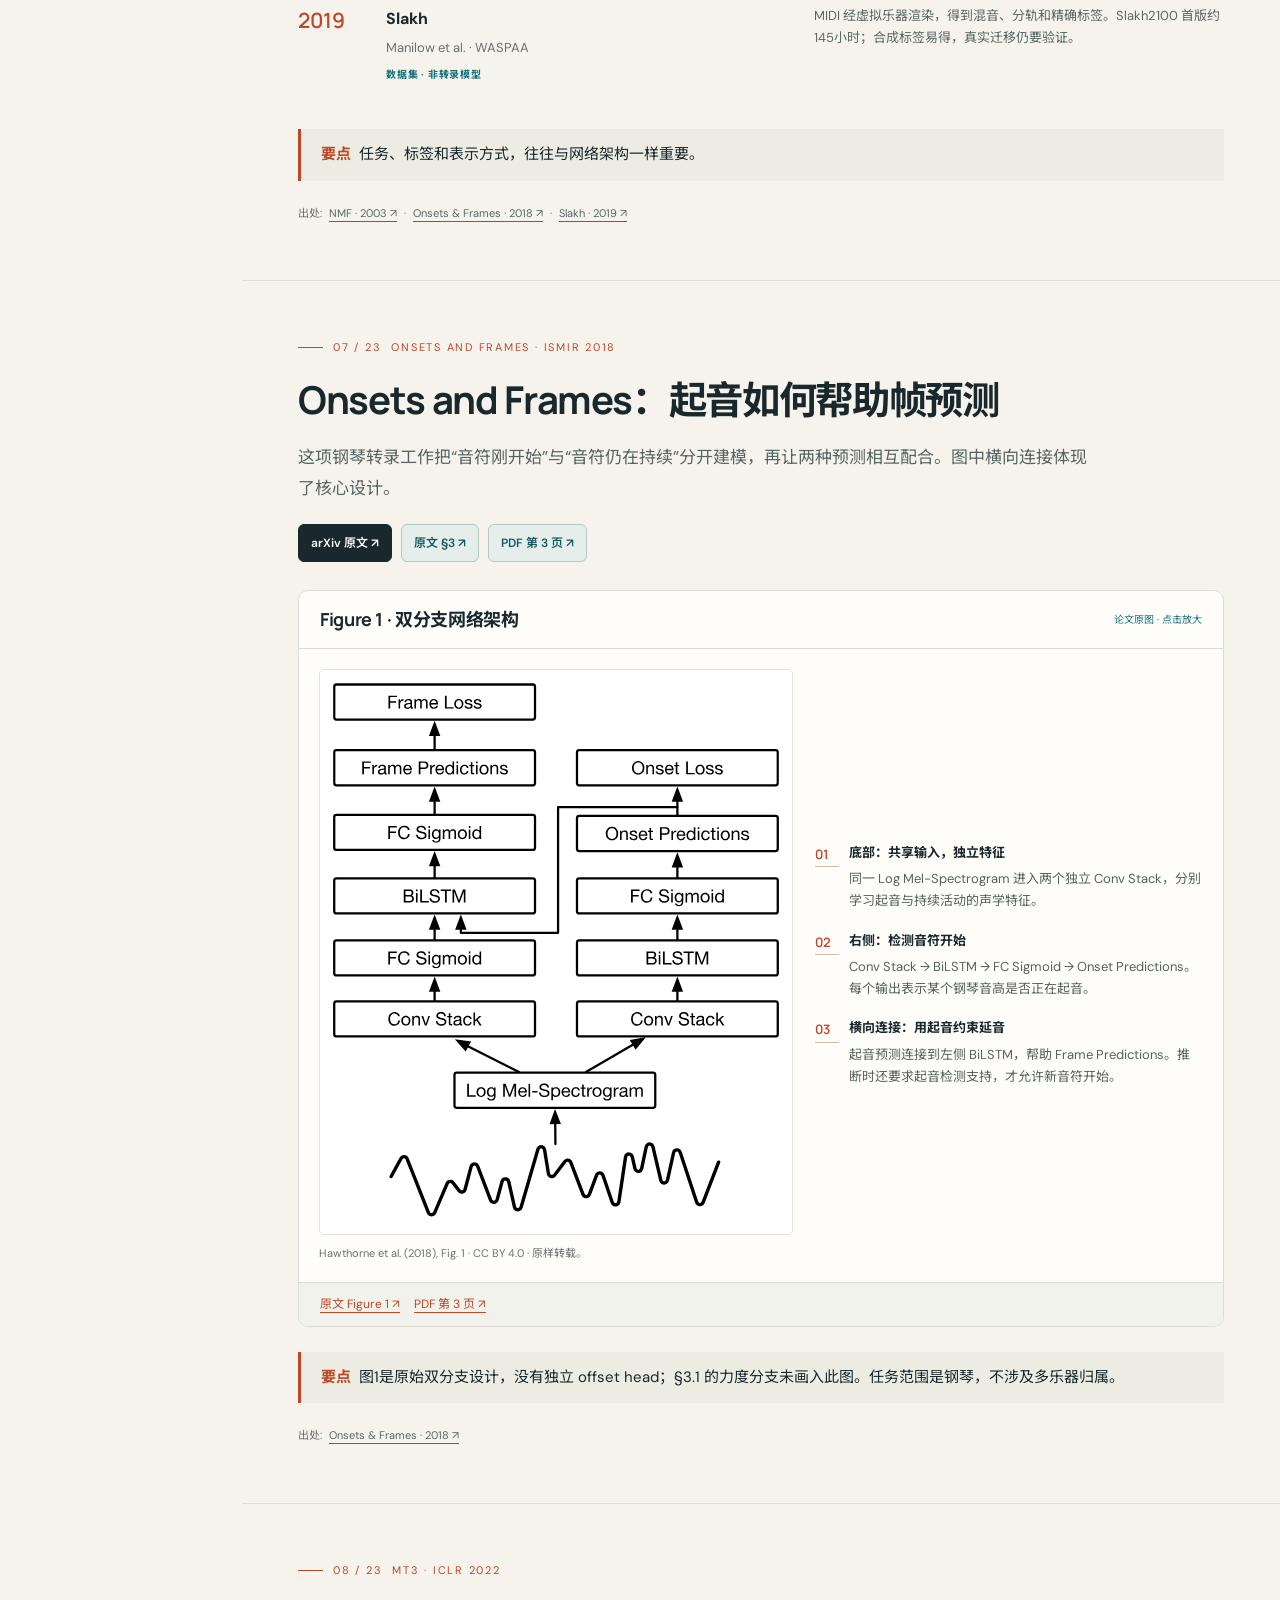
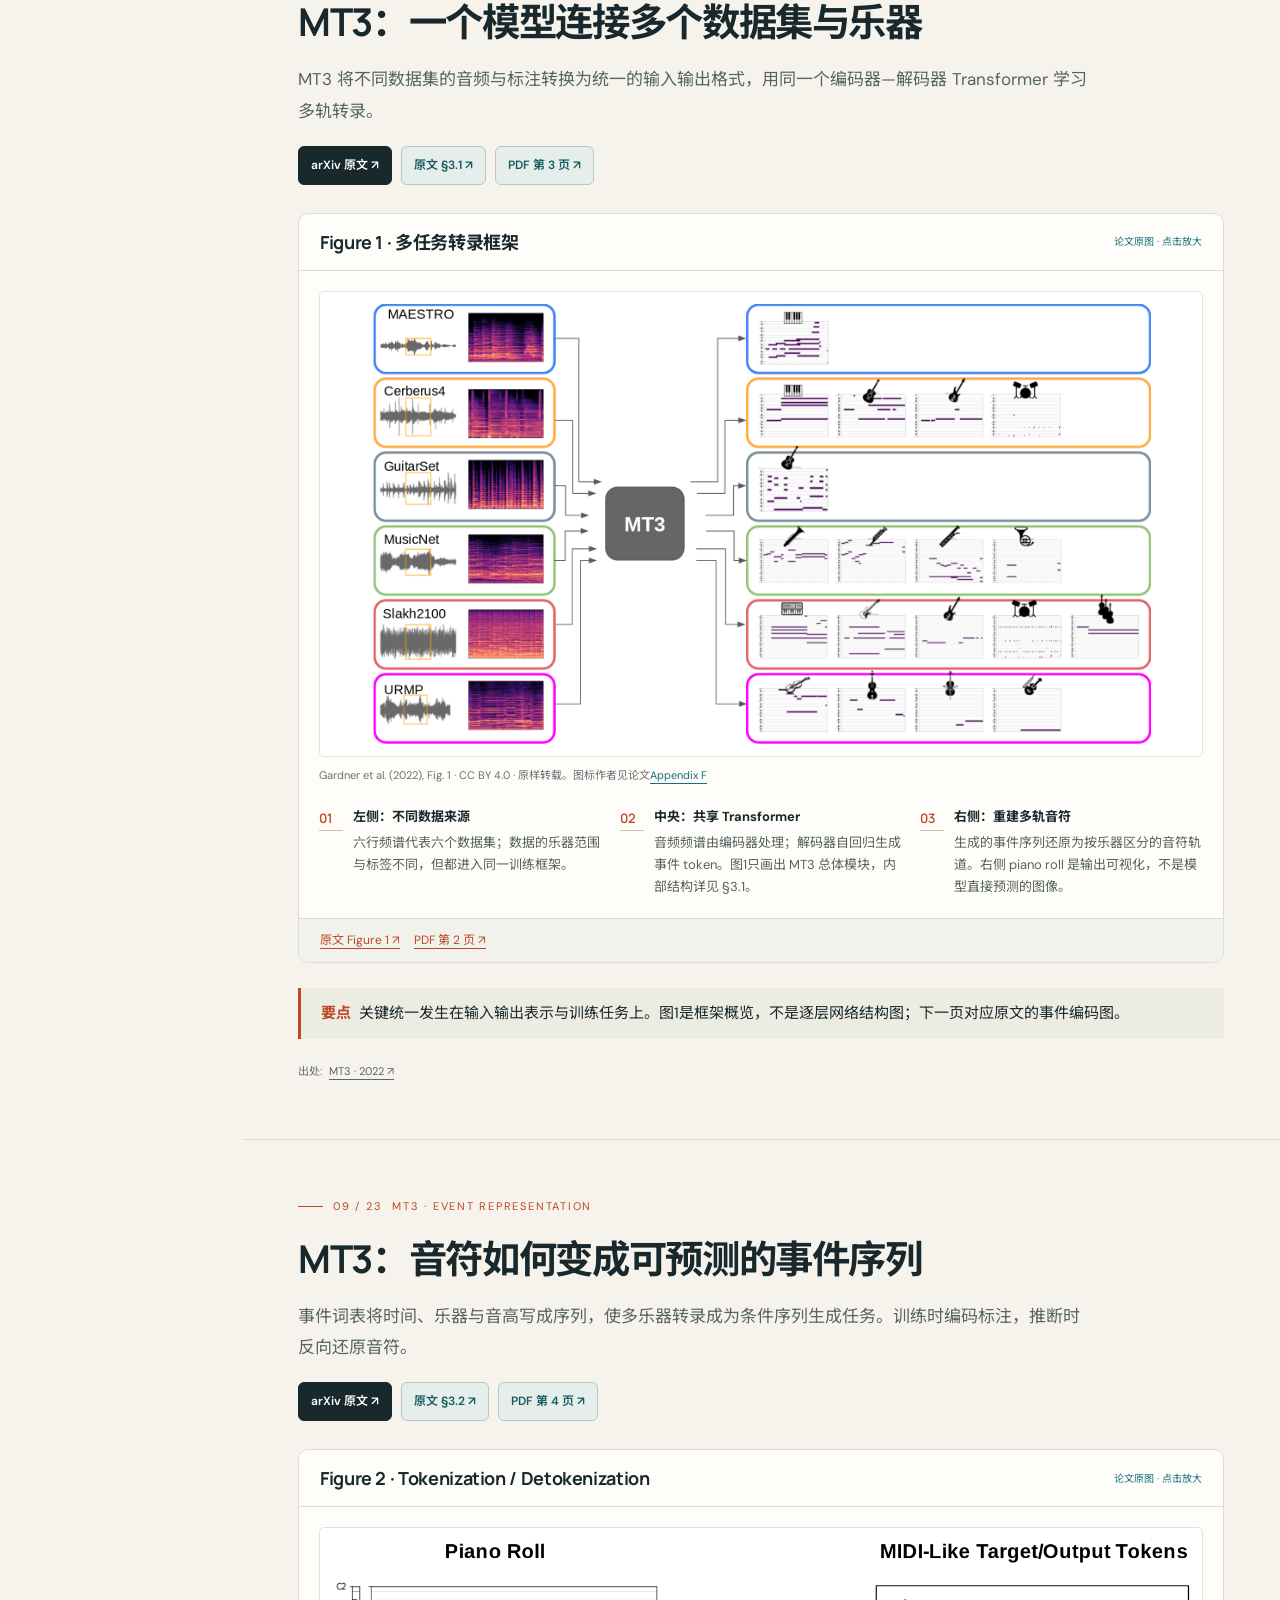
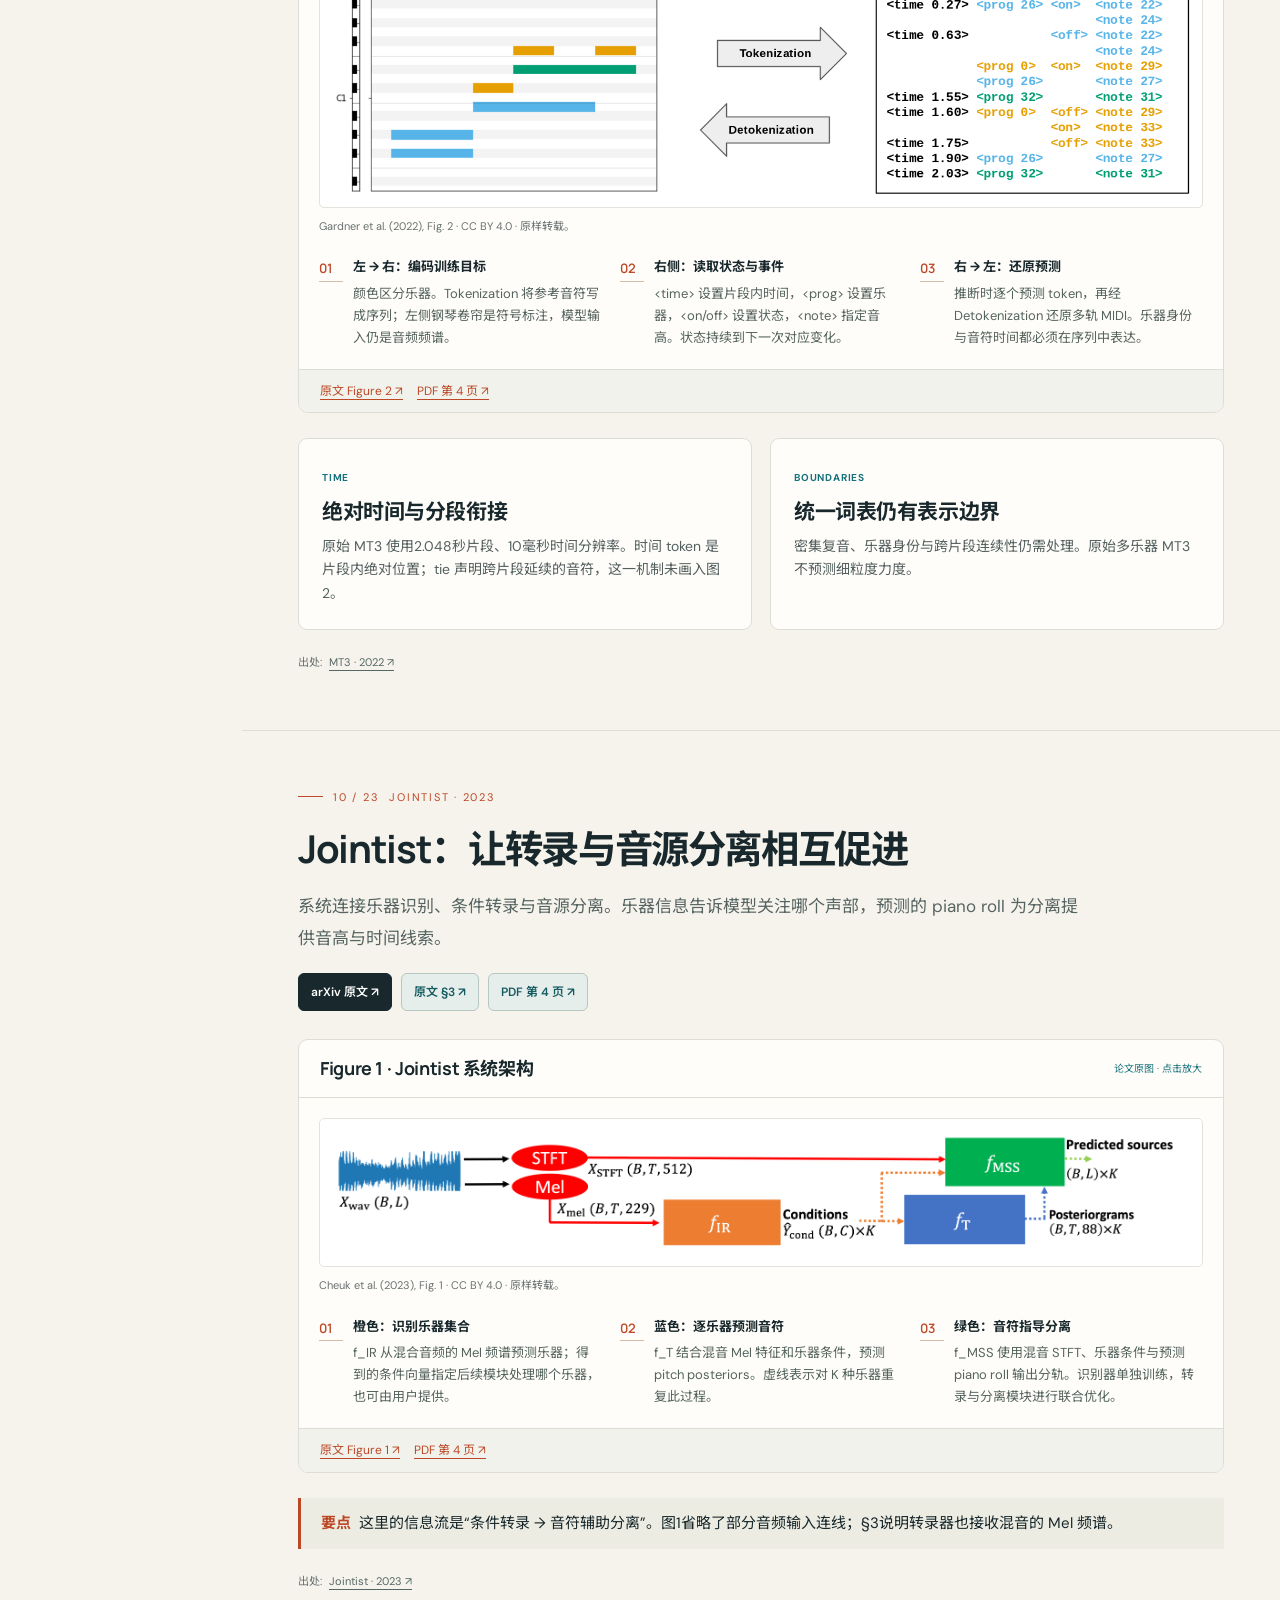
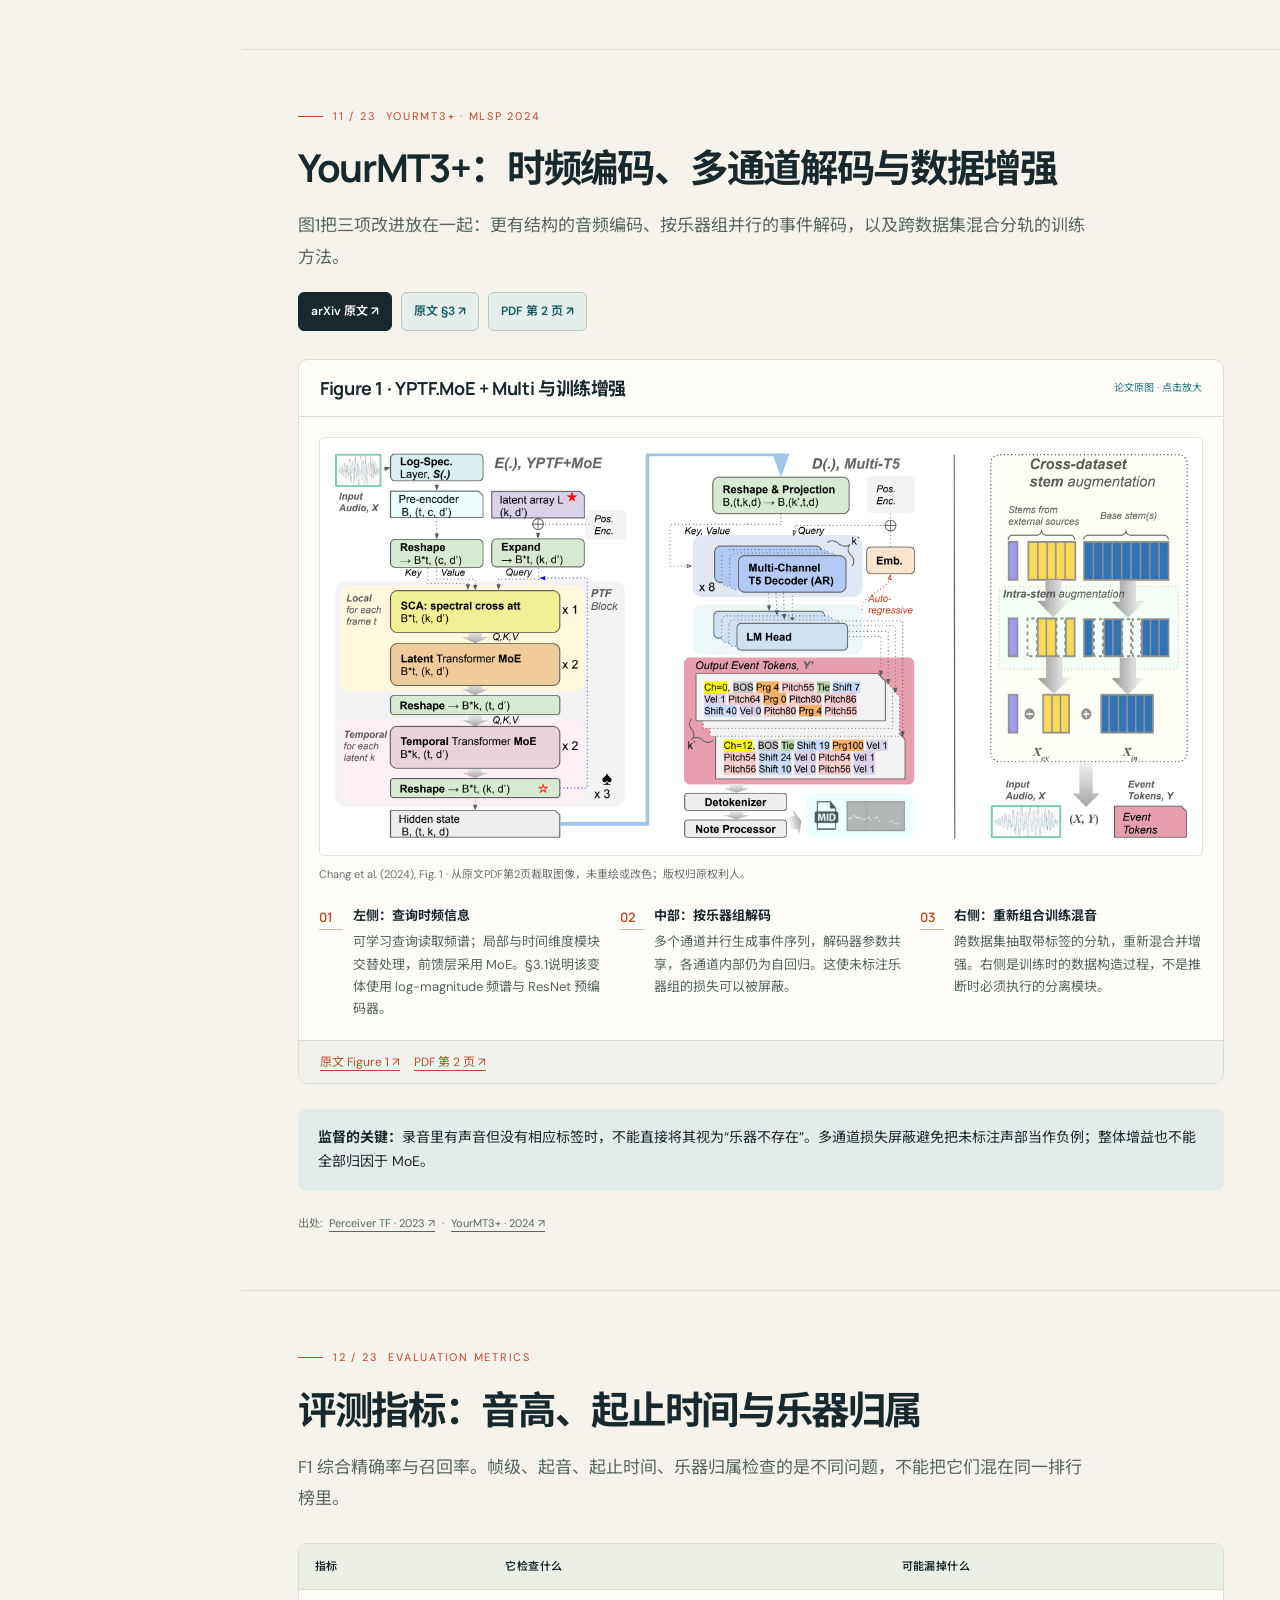
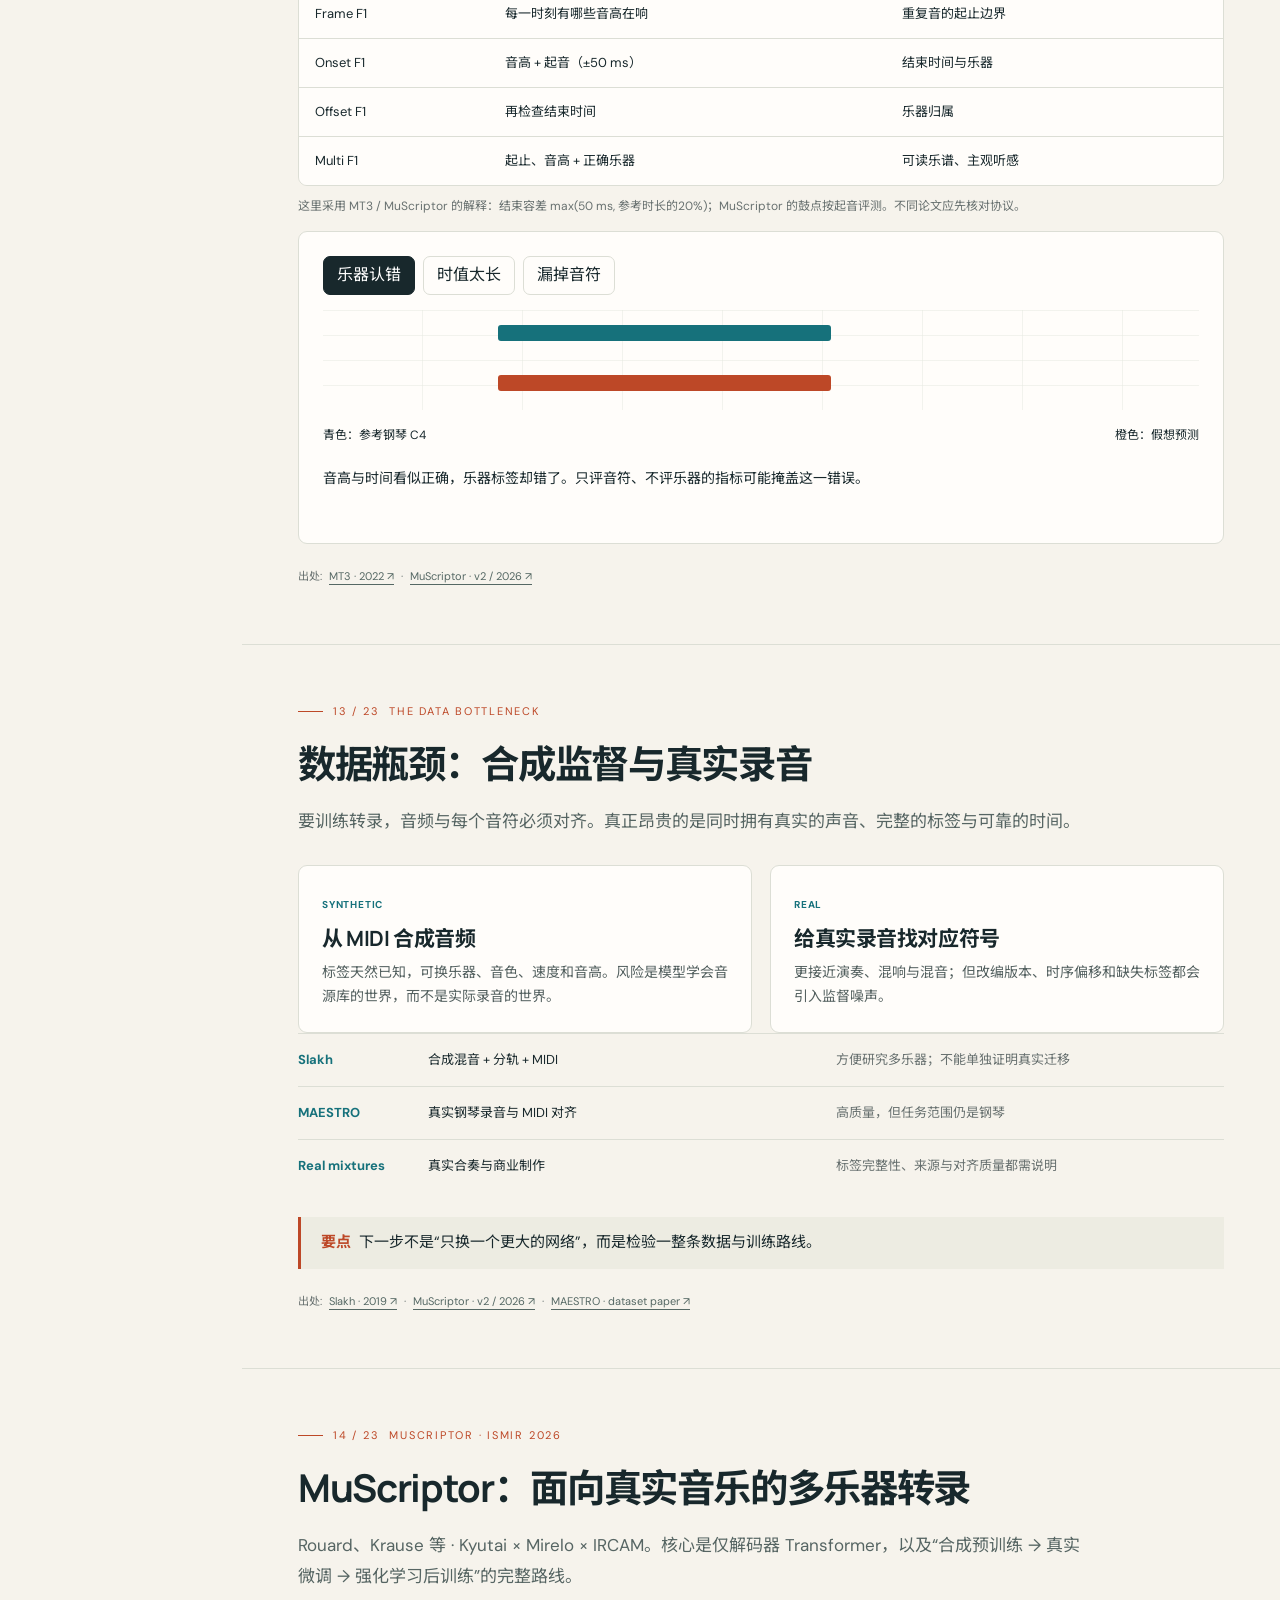
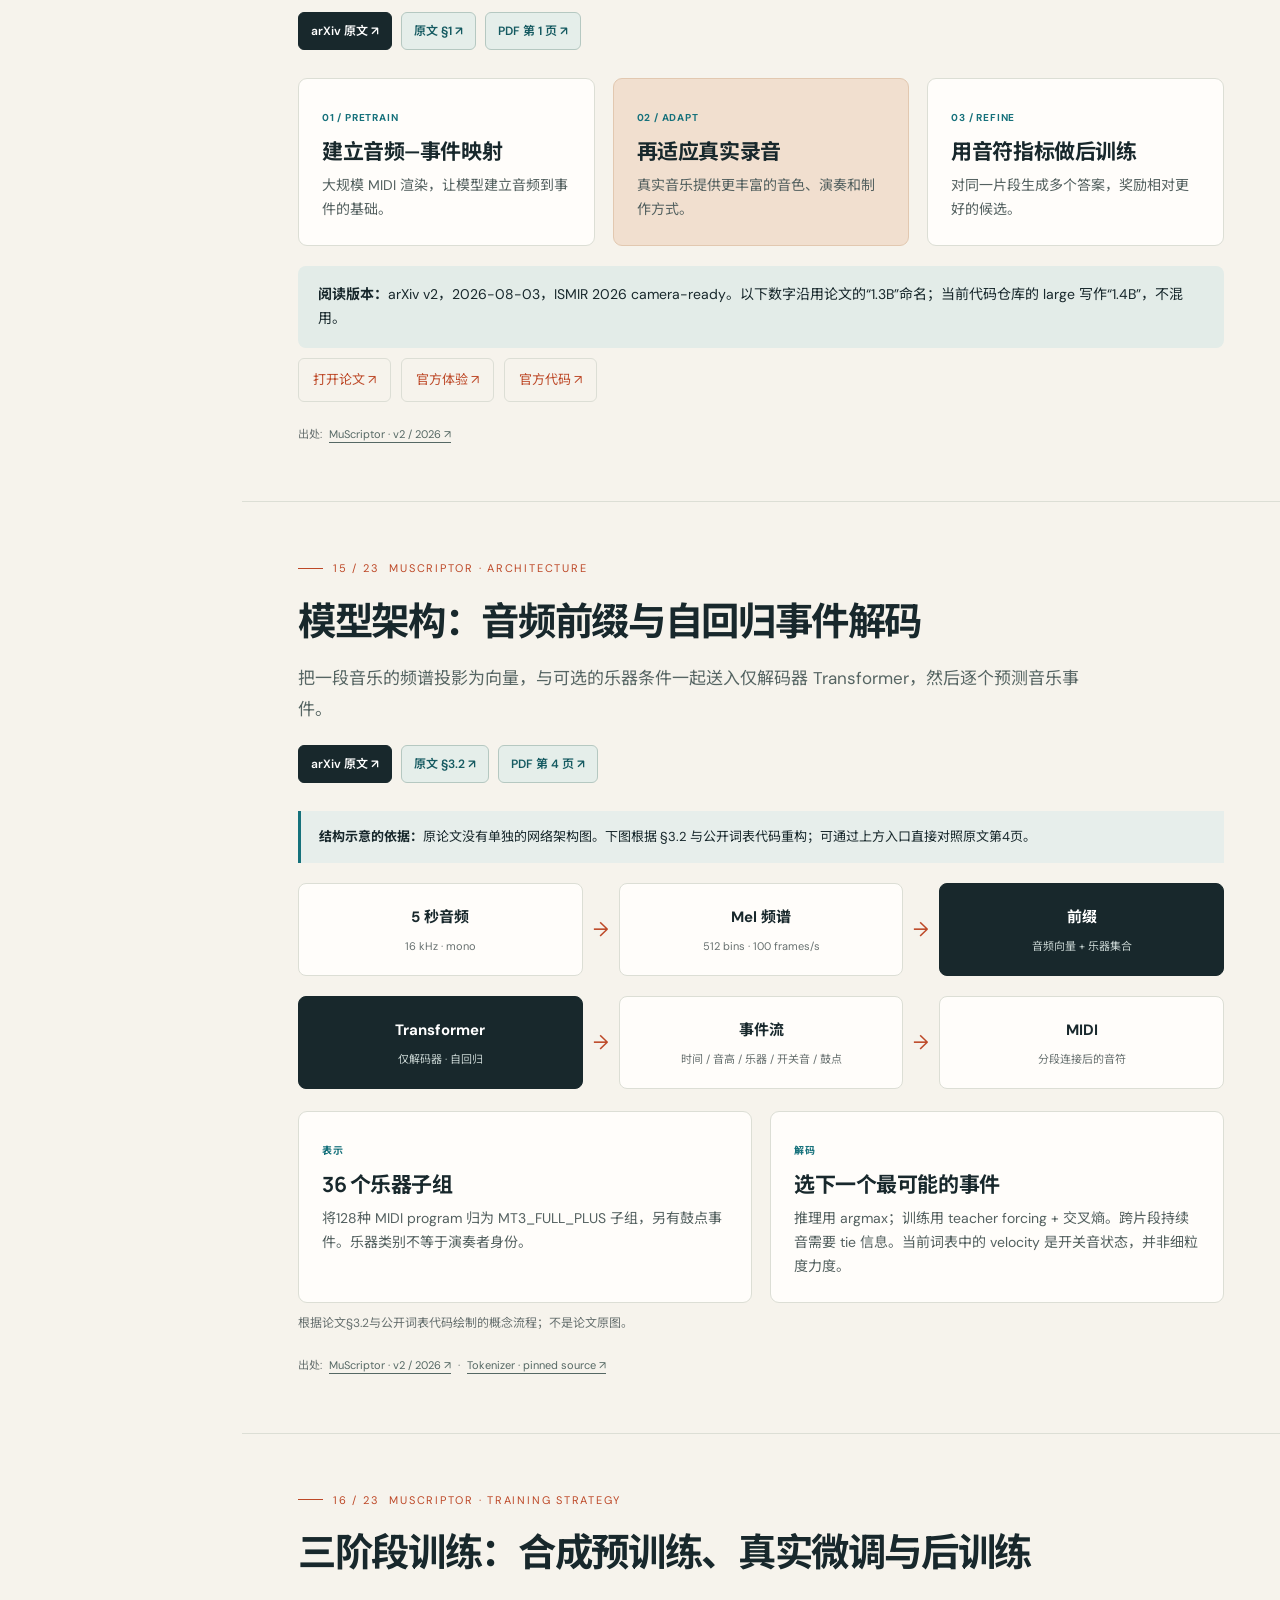
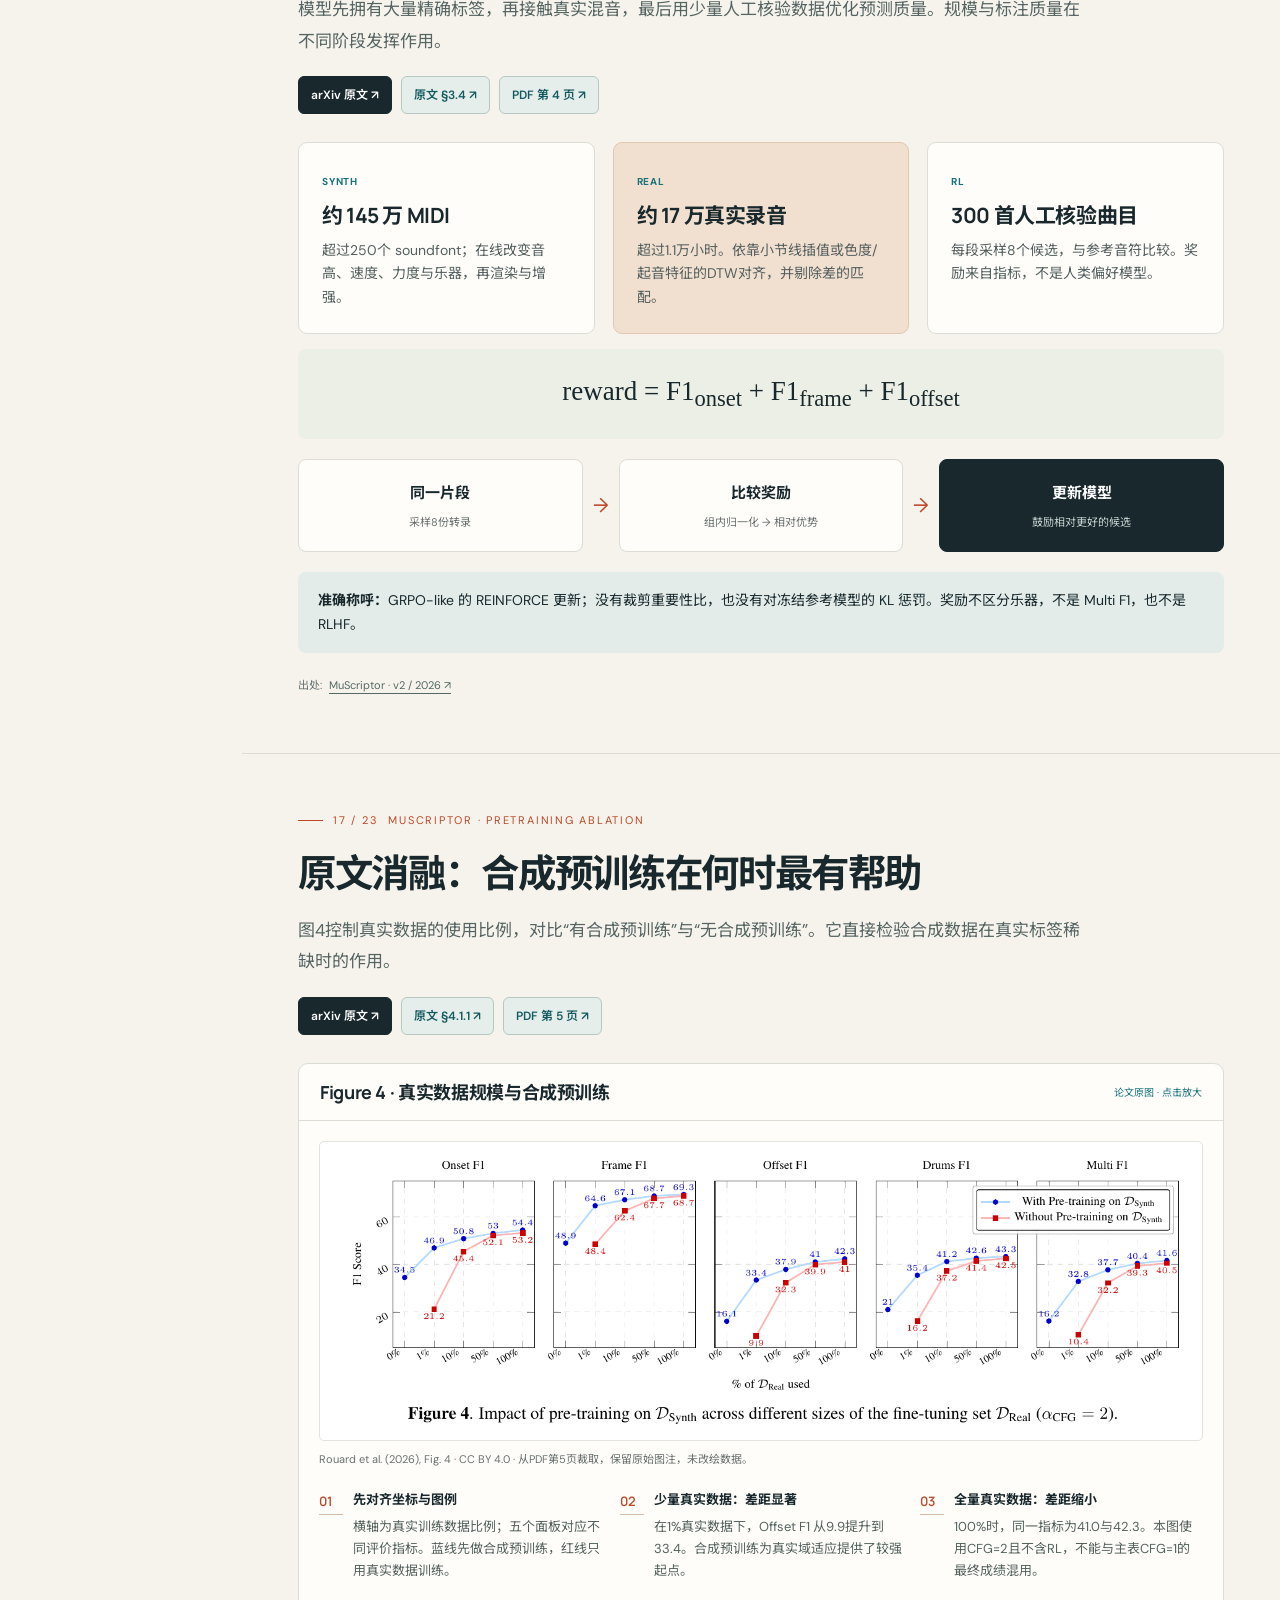
==== commit 68aff448: "Add original paper figures with bilingual explanations and arXiv navigation" ====
--- a/site/index.html
+++ b/site/index.html
@@ -6,8 +6,8 @@
 <meta name="description" content="A bilingual literature review of multi-instrument music transcription: methods, datasets, evaluation and MuScriptor.">
 <title>多乐器音乐转录 · 文献综述</title>
 <link rel="icon" href="assets/favicon.svg" type="image/svg+xml">
-<link rel="stylesheet" href="assets/style.css">
-<script defer src="assets/content.js"></script><script defer src="assets/app.js"></script>
+<link rel="stylesheet" href="assets/style.css?v=20261013-figures">
+<script defer src="assets/content.js?v=20261013-figures"></script><script defer src="assets/app.js?v=20261013-figures"></script>
 </head>
 <body>
 <a class="skip-link" href="#main">跳到正文 / Skip to content</a>
@@ -15,6 +15,7 @@
 <aside class="sidebar"><div class="rail-kicker">METHODS · EVIDENCE · OPEN QUESTIONS</div><div id="rail-intro"></div><nav id="chapter-nav" aria-label="Chapters"></nav><a class="rail-library" href="#library" id="library-nav"></a><div class="rail-bottom"><span class="live-dot"></span><span id="rail-status"></span><a href="https://github.com/Hanyu-Meng/Multi-instrument_Transcription_paper_sharing" target="_blank" rel="noopener noreferrer">GitHub ↗</a></div></aside>
 <main id="main" tabindex="-1"><div id="slides"></div><section id="library" class="library-section"></section><footer id="footer"></footer></main>
 <div id="presentation-bar" class="presentation-bar" hidden><button id="prev" aria-label="Previous slide">←</button><span id="slide-status" aria-live="polite"></span><button id="next" aria-label="Next slide">→</button><button id="fullscreen" aria-label="Fullscreen">⛶</button></div>
+<dialog id="figure-dialog" class="figure-dialog" aria-labelledby="figure-dialog-title"><header><strong id="figure-dialog-title"></strong><div><button id="figure-zoom" aria-pressed="false"></button><button id="figure-close"></button></div></header><div class="figure-viewport"><img id="figure-dialog-image" alt=""></div><footer><a id="figure-source-link" target="_blank" rel="noopener noreferrer"></a></footer></dialog>
 <div class="progress-line"><div id="progress"></div></div>
 <noscript><p style="padding:6rem 2rem">本网站需要启用 JavaScript。请参阅仓库 README 获取综述提纲与论文链接。 This website needs JavaScript; the repository README also provides the reading route and paper links.</p></noscript>
 </body></html>
--- a/site/assets/style.css
+++ b/site/assets/style.css
@@ -7,3 +7,9 @@
 @media print{.topbar,.sidebar,.presentation-bar,.progress-line,.demo-controls,.error-options,.search-row,.hero-actions,.library-head span{display:none!important}main{margin:0}.slide,.presentation .slide{display:block!important;min-height:0!important;padding:25px 0!important;break-inside:avoid}.library-section,.presentation .library-section{display:block!important;padding:20px 0!important}body{font-size:11px;background:white}.speaker-note{display:block!important;font-size:11px}h1{font-size:32px}h2{font-size:23px}.lead{font-size:13px}.card p,.paper-summary{font-size:11px}.grid.two{grid-template-columns:1fr 1fr}.grid.three{grid-template-columns:repeat(3,1fr)}.diagram img{max-height:250px;width:100%;min-width:0;object-fit:contain}.hero-visual{print-color-adjust:exact}.slide{break-after:page}.paper-row{break-inside:avoid}a{color:inherit}footer{padding:20px 0}.takeaway,.card{print-color-adjust:exact}}
 .paper-figure{margin-top:18px;border:1px solid var(--line);border-radius:8px;background:var(--panel);padding:15px 18px}.paper-figure summary{font-size:13px;color:var(--teal);cursor:pointer}.paper-figure figure{margin:20px 0 0}.paper-figure img{width:100%;height:auto}.paper-figure figcaption{font-size:11px;color:var(--muted)}
 @media(max-width:780px){.hero .slide-heading{display:block}.hero .slide-heading .minute{display:inline-block;margin-top:15px}.hero h1,body[data-lang=en] .hero h1{font-size:36px}.eyebrow>span:first-child{white-space:nowrap}.eyebrow{gap:8px}.eyebrow:before{flex-shrink:0}}
+.paper-access{display:flex;flex-wrap:wrap;gap:9px;align-items:center;margin:19px 0 5px}.paper-access a{display:inline-flex;align-items:center;gap:6px;border:1px solid #b5c8c1;background:#e5eeea;color:#155a61;border-radius:6px;padding:8px 12px;font-size:12px;font-weight:600;text-decoration:none}.paper-access a:first-child{background:var(--ink);color:#fff;border-color:var(--ink)}.paper-access a:hover{filter:brightness(.95)}.source-figure{margin:25px 0;border:1px solid var(--line);border-radius:10px;background:var(--panel);overflow:hidden}.source-figure-head{padding:17px 21px;border-bottom:1px solid var(--line);display:flex;align-items:center;justify-content:space-between;gap:15px}.source-figure-head h3{font-size:18px;letter-spacing:-.02em}.source-figure-head .tag{margin-right:12px;white-space:nowrap}.source-figure-body{padding:20px;display:grid;grid-template-columns:minmax(0,1fr);gap:22px}.source-figure.portrait .source-figure-body{grid-template-columns:minmax(0,1.1fr) minmax(245px,.9fr);align-items:center}.source-figure figure{margin:0;min-width:0}.figure-open{display:block;background:white;border:1px solid #e2e3dc;border-radius:5px;padding:12px;width:100%;cursor:zoom-in}.figure-open:hover{background:white;box-shadow:0 0 0 2px #bdd3cc}.figure-open img{display:block;width:100%;height:auto;max-height:440px;object-fit:contain;background:white}.source-figure.portrait .figure-open img{max-height:540px}.source-figure figcaption{font-size:11px;color:var(--muted);margin-top:10px;line-height:1.6}.source-figure figcaption a{color:var(--teal)}.figure-reading{list-style:none;margin:0;padding:0;display:grid;grid-template-columns:repeat(3,minmax(0,1fr));gap:18px}.source-figure.portrait .figure-reading{grid-template-columns:1fr}.figure-reading li{display:grid;grid-template-columns:24px 1fr;gap:10px;align-items:start}.figure-reading .step-no{font:600 13px/1.8 Manrope,sans-serif;color:var(--accent);border-bottom:1px solid #d5bca8}.figure-reading strong{font-size:13px;line-height:1.5;display:block}.figure-reading p{font-size:13px;color:#54635e;line-height:1.7;margin-top:6px}.source-figure-links{display:flex;gap:14px;flex-wrap:wrap;padding:11px 21px;background:#f0f2eb;border-top:1px solid var(--line);font-size:12px}.original-badge{font-size:10px;color:var(--teal);white-space:nowrap}.source-notice{background:#e7eeeb;border-left:3px solid var(--teal);padding:14px 18px;margin:20px 0;font-size:13px;line-height:1.8}.source-notice a{color:var(--teal)}.source-figure details{margin-top:12px}.paper-drawer{margin:20px 0}.paper-drawer>summary{cursor:pointer;color:var(--teal);font-size:14px;padding:12px 0;border-bottom:1px solid var(--line)}.figure-dialog{width:min(1500px,96vw);max-width:96vw;max-height:94vh;border:1px solid var(--line);border-radius:12px;padding:0;background:var(--panel);color:var(--ink)}.figure-dialog::backdrop{background:#12252bca}.figure-dialog header{display:flex;align-items:center;justify-content:space-between;gap:15px;padding:14px 20px;border-bottom:1px solid var(--line)}.figure-dialog header strong{font-size:16px}.figure-dialog header div{display:flex;gap:8px}.figure-dialog button{font-size:12px}.figure-viewport{background:#fff;overflow:auto;padding:20px;max-height:76vh;text-align:center}.figure-viewport img{max-width:100%;max-height:calc(76vh - 40px);height:auto;width:auto;object-fit:contain;display:inline-block}.figure-dialog.zoomed .figure-viewport img{max-width:none;max-height:none}.figure-dialog footer{padding:12px 20px;font-size:12px}.figure-dialog footer a{color:var(--teal)}.presentation .source-figure .figure-open img{max-height:350px}.presentation .source-figure.portrait .figure-open img{max-height:460px}
+@media(max-width:780px){.source-figure.portrait .source-figure-body{grid-template-columns:1fr}.source-figure-body{padding:14px}.source-figure-head{padding:14px;flex-wrap:wrap}.source-figure-head h3{font-size:16px}.source-figure-head .tag{margin-right:0}.figure-reading{grid-template-columns:1fr;gap:12px}.source-figure-links{padding:12px 14px}.paper-access a{font-size:11px;padding:8px 10px}.figure-dialog header{padding:12px}.figure-dialog header strong{font-size:13px}.figure-viewport{padding:10px}.source-figure figcaption{font-size:11px}}
+@media print{.figure-dialog{display:none!important}.figure-open{border:0;padding:0}.source-figure{break-inside:avoid}.source-figure .figure-open img{max-height:330px}.source-figure-head{padding:10px}.source-figure-body{padding:10px}.figure-reading p{font-size:10px}.source-figure-links{font-size:10px}.paper-access{display:flex!important}}
+
+/* Keep the source link visible inside the modal in presentation mode. */
+.presentation .figure-dialog footer{display:block}#figure-mu-notes .figure-open img{max-height:620px}.presentation #figure-mu-notes .figure-open img{max-height:500px}
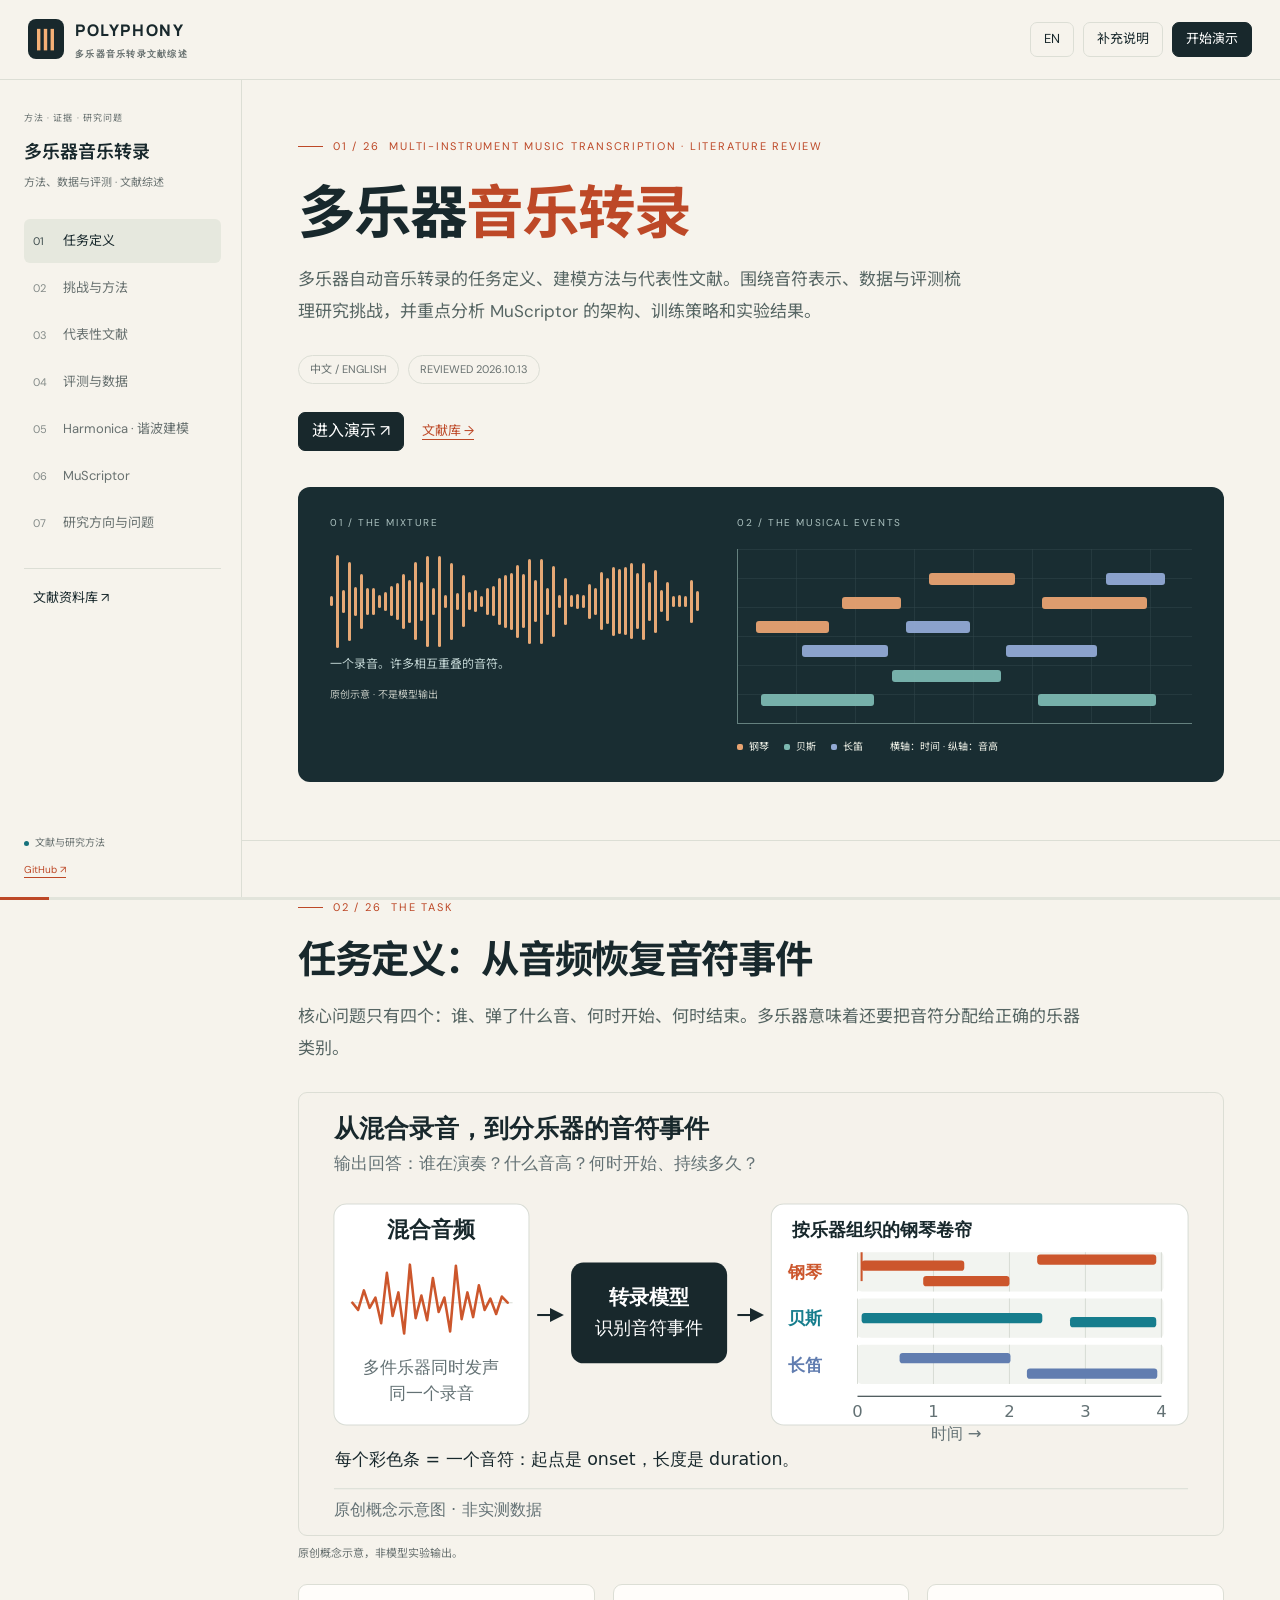
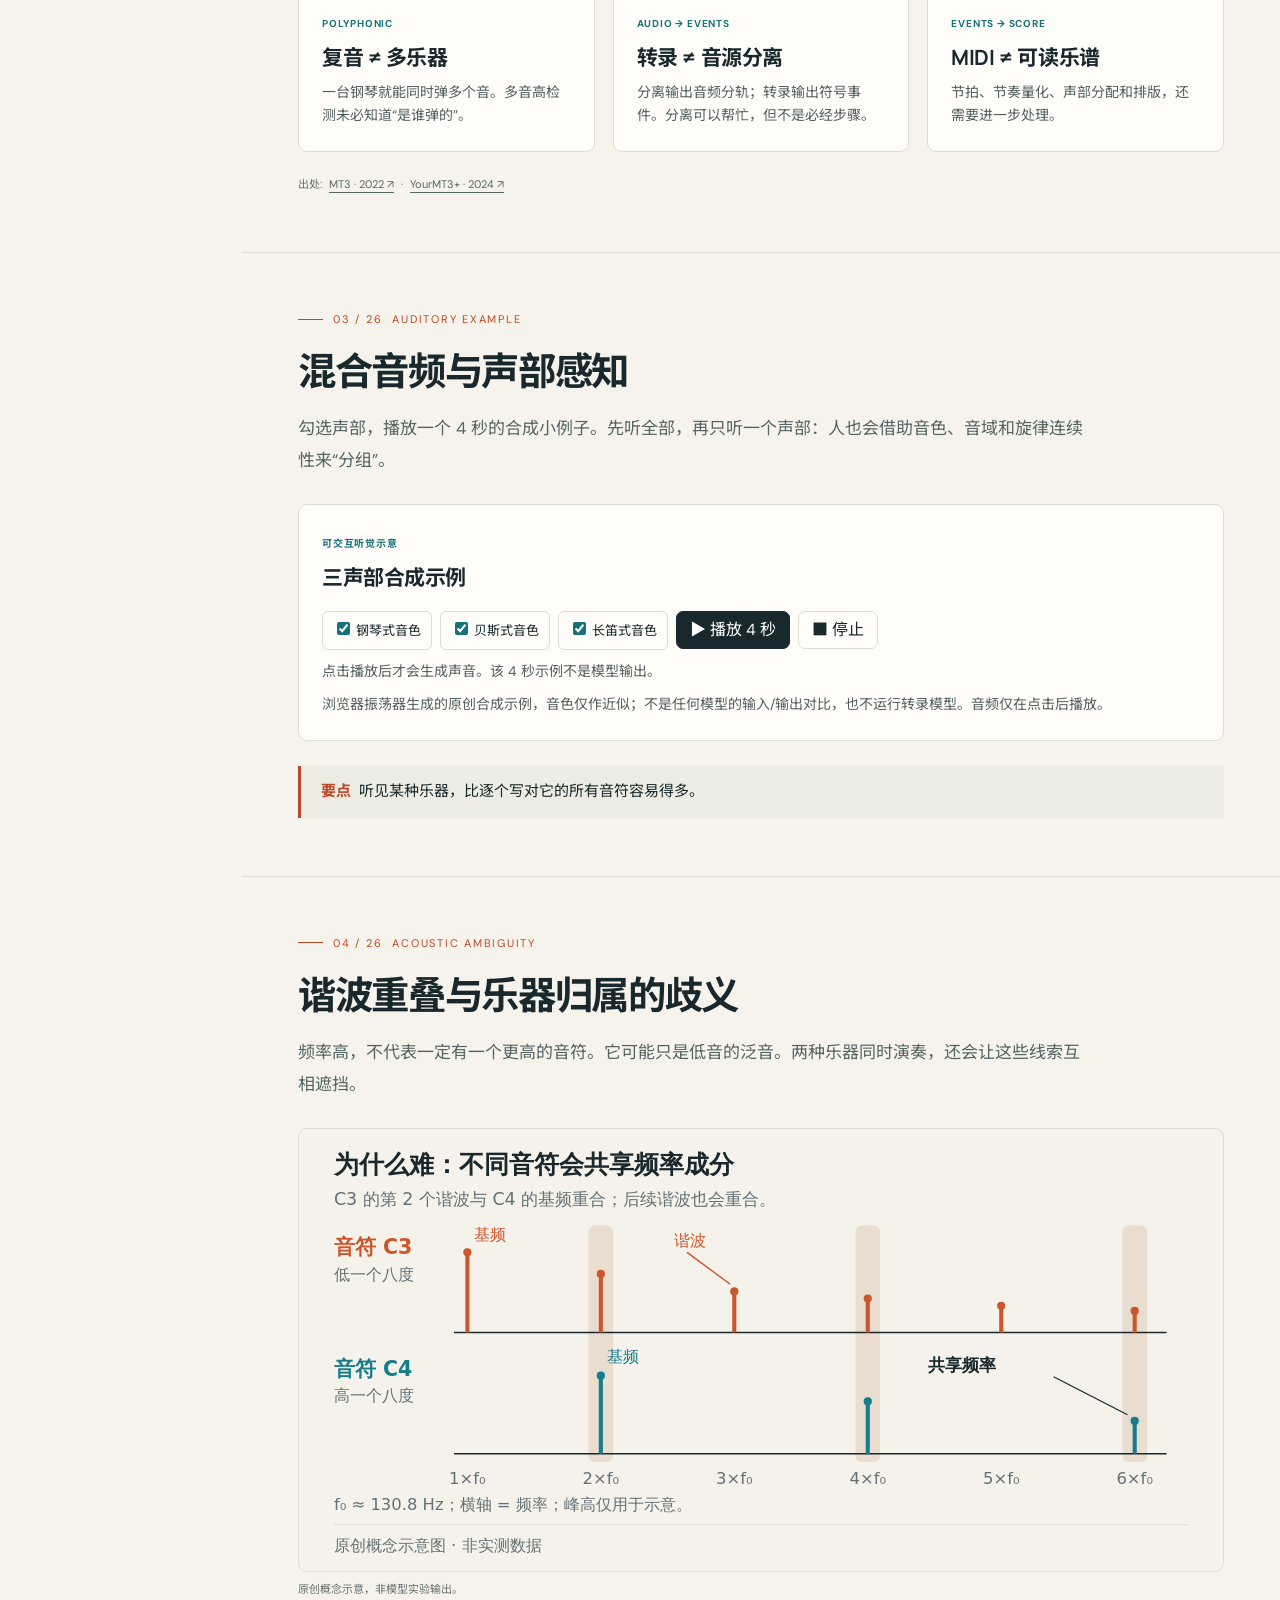
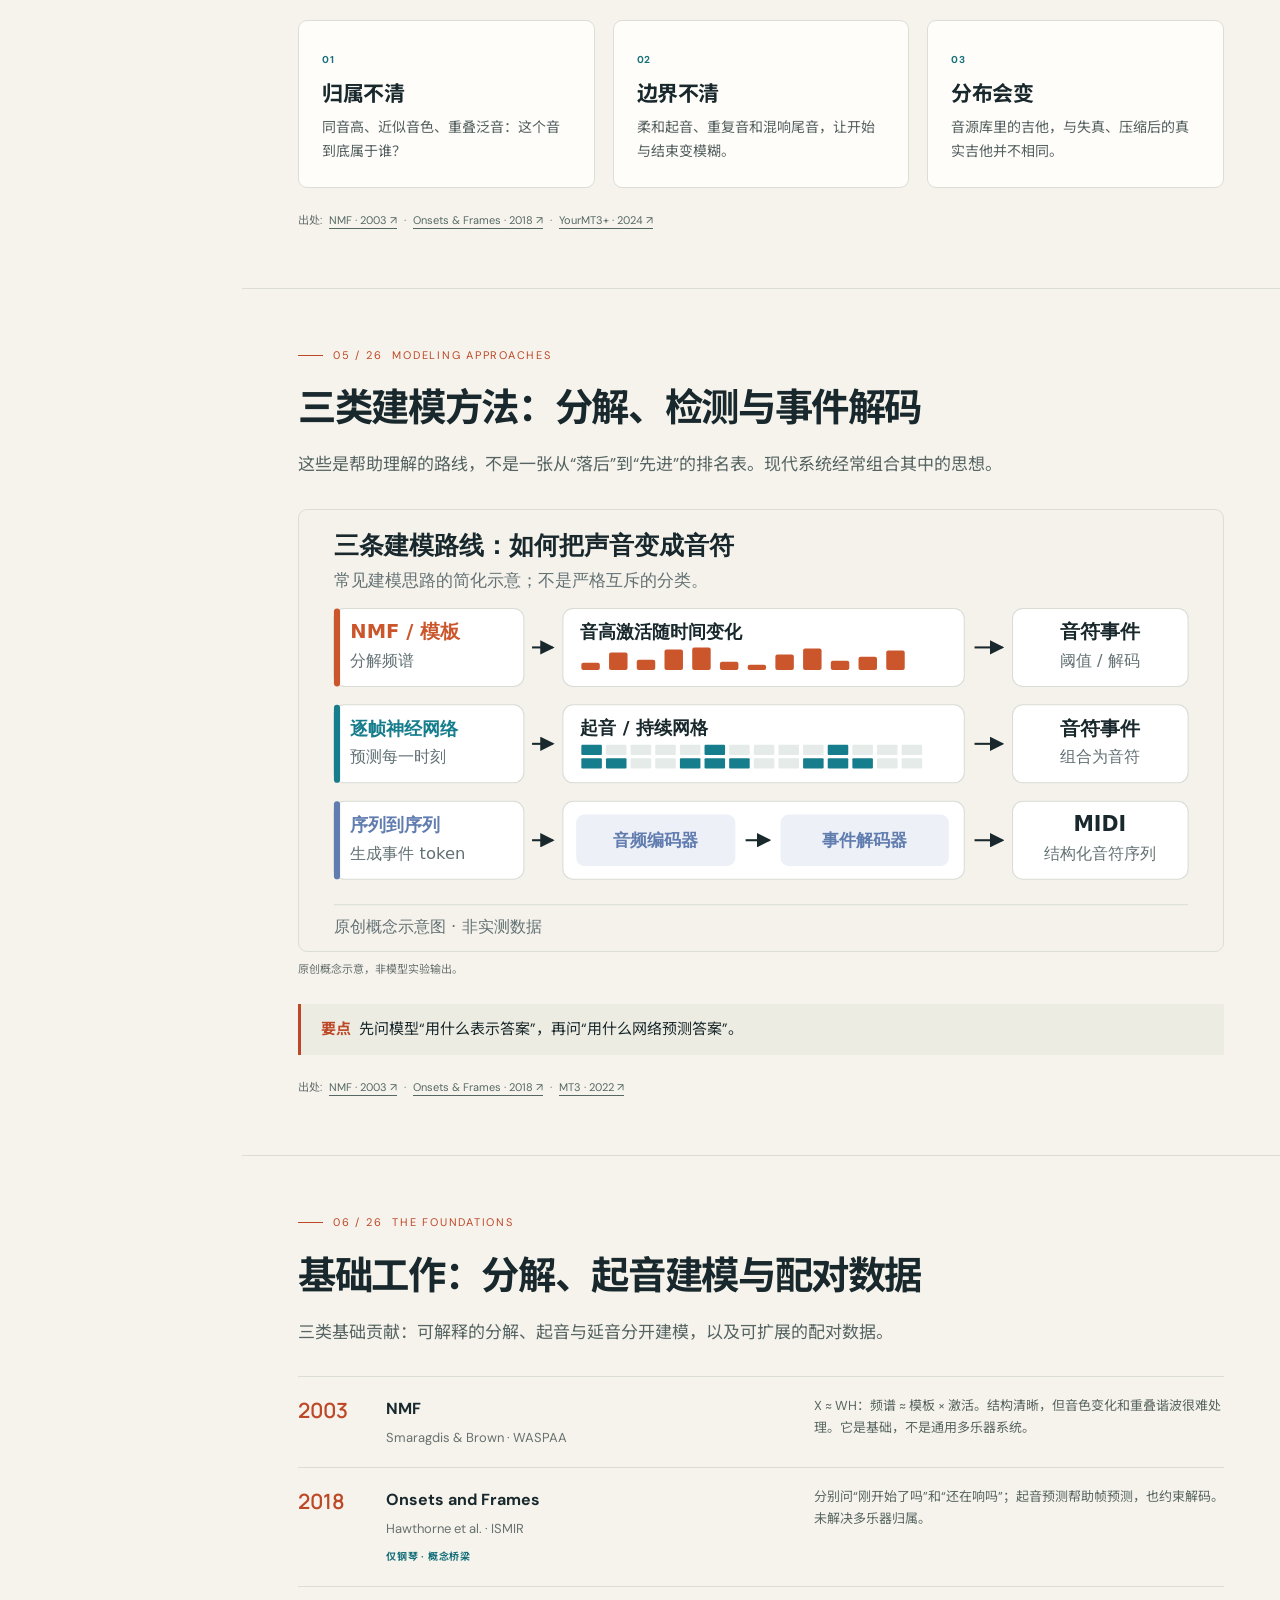
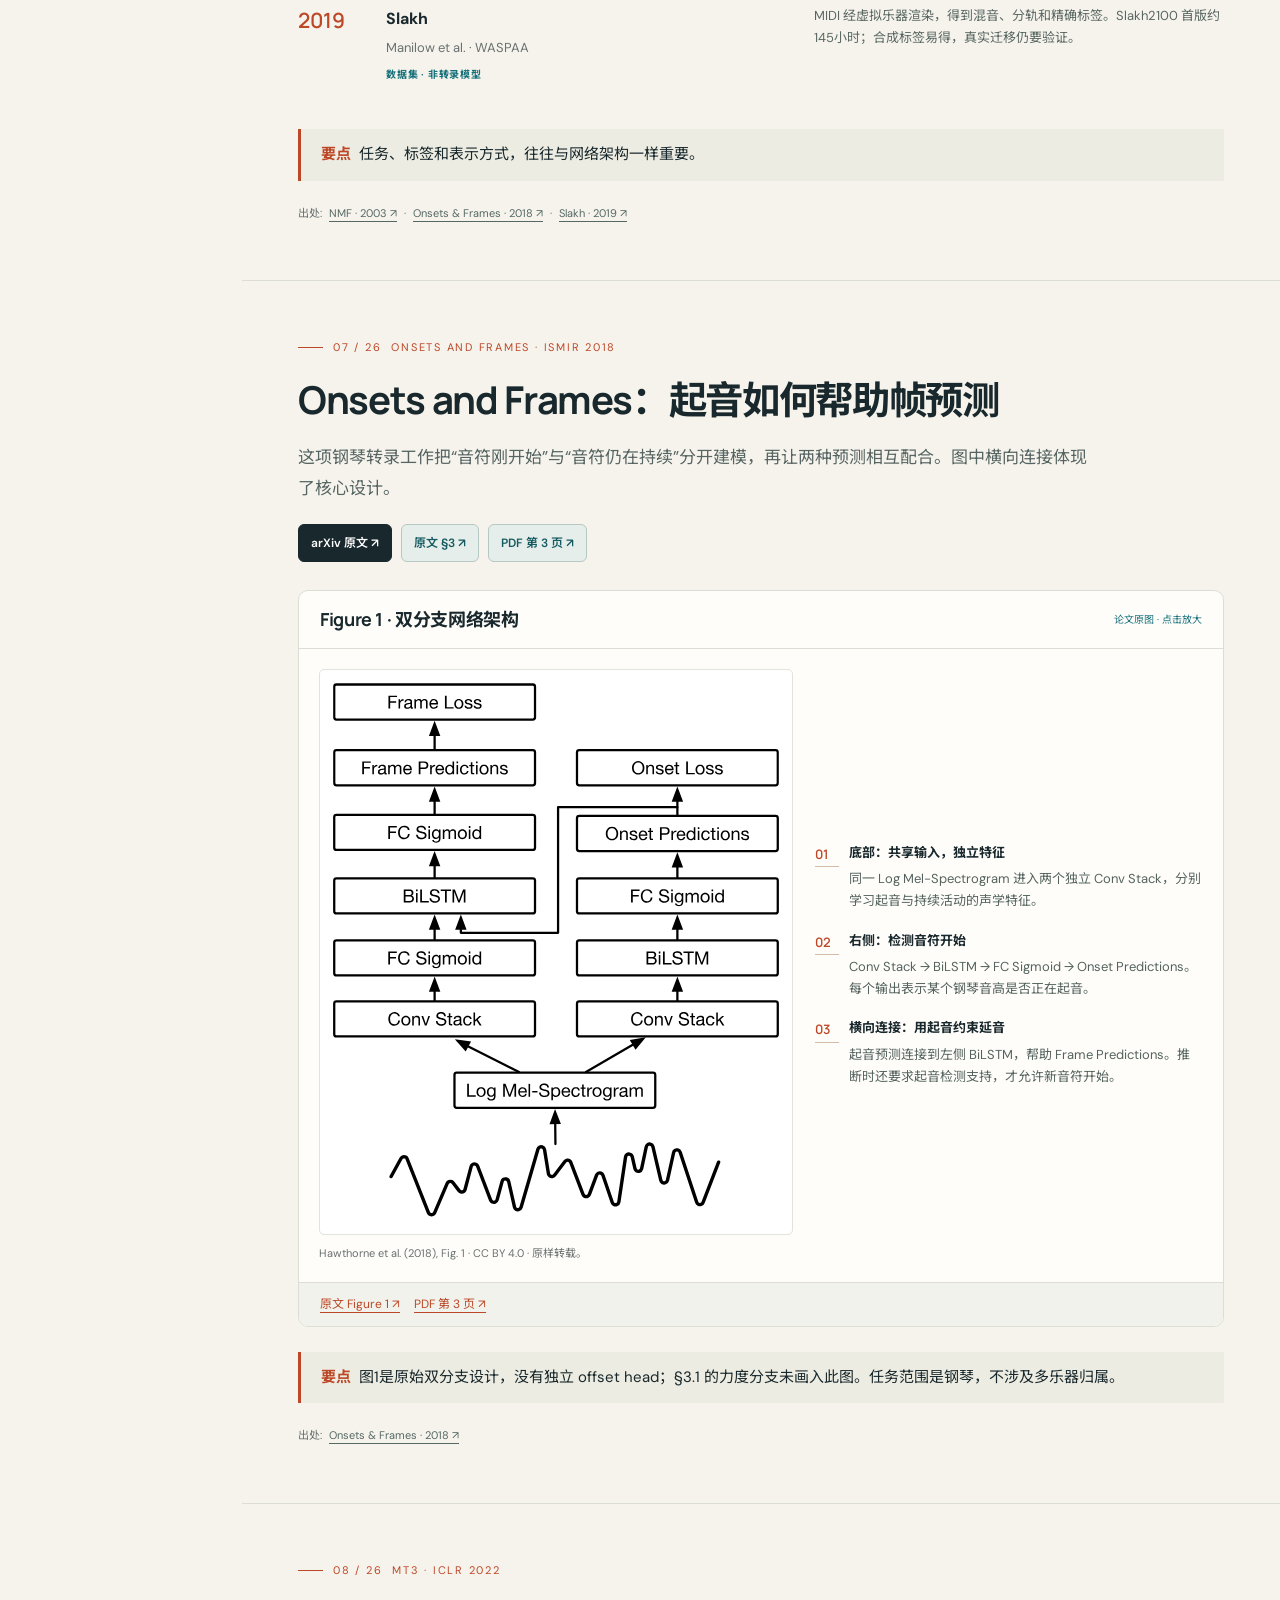
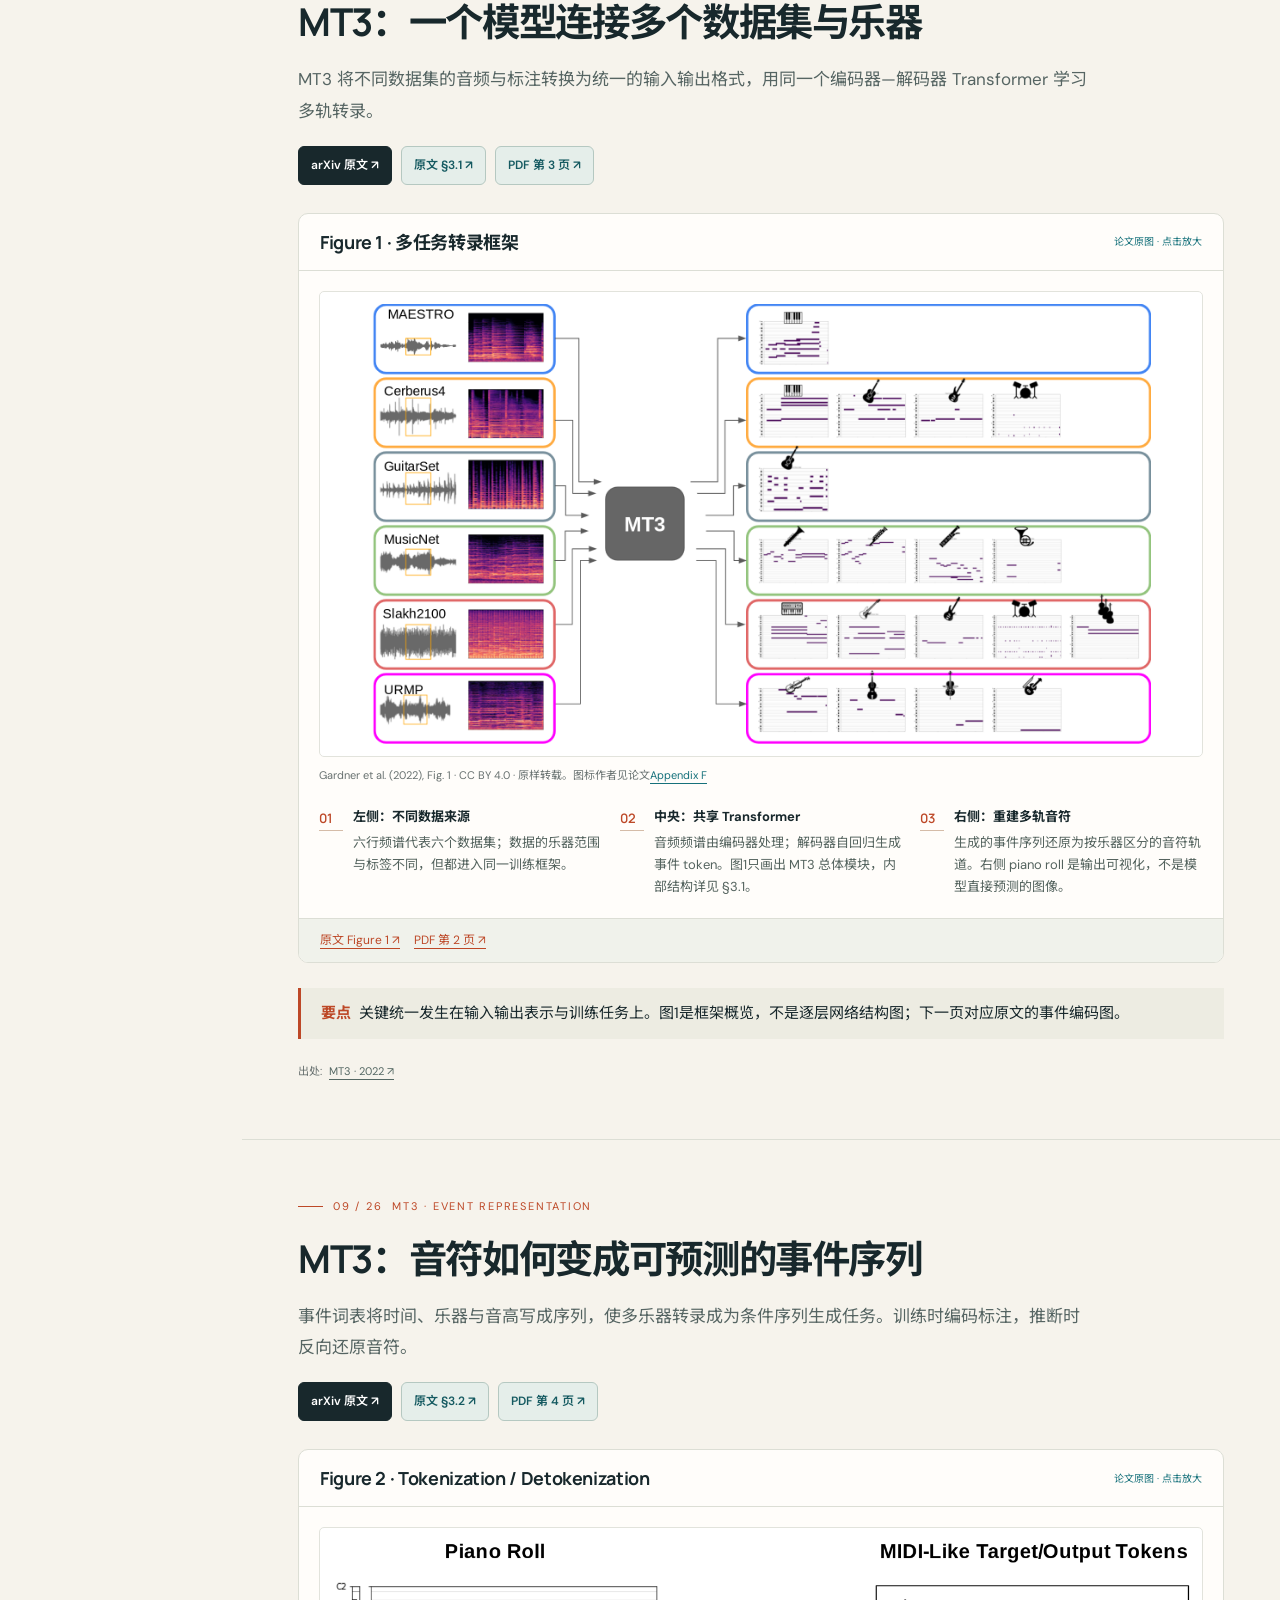
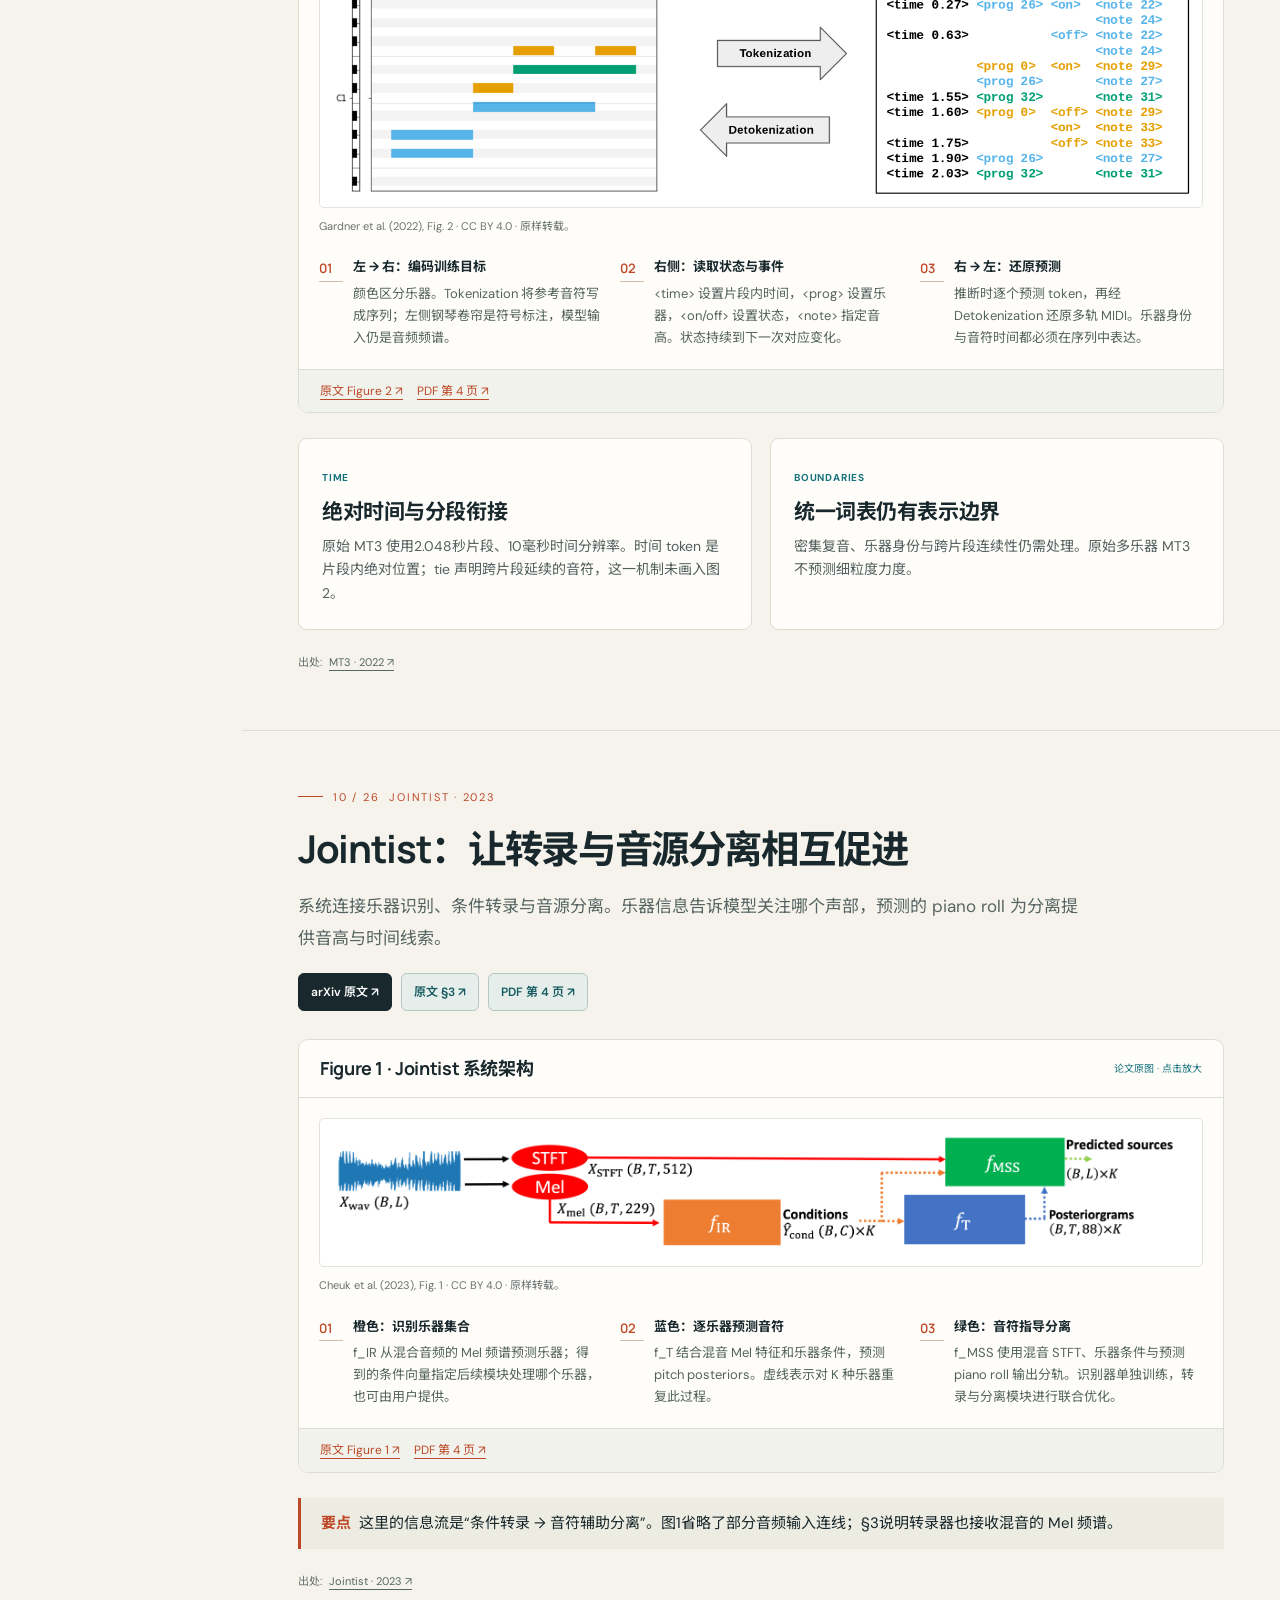
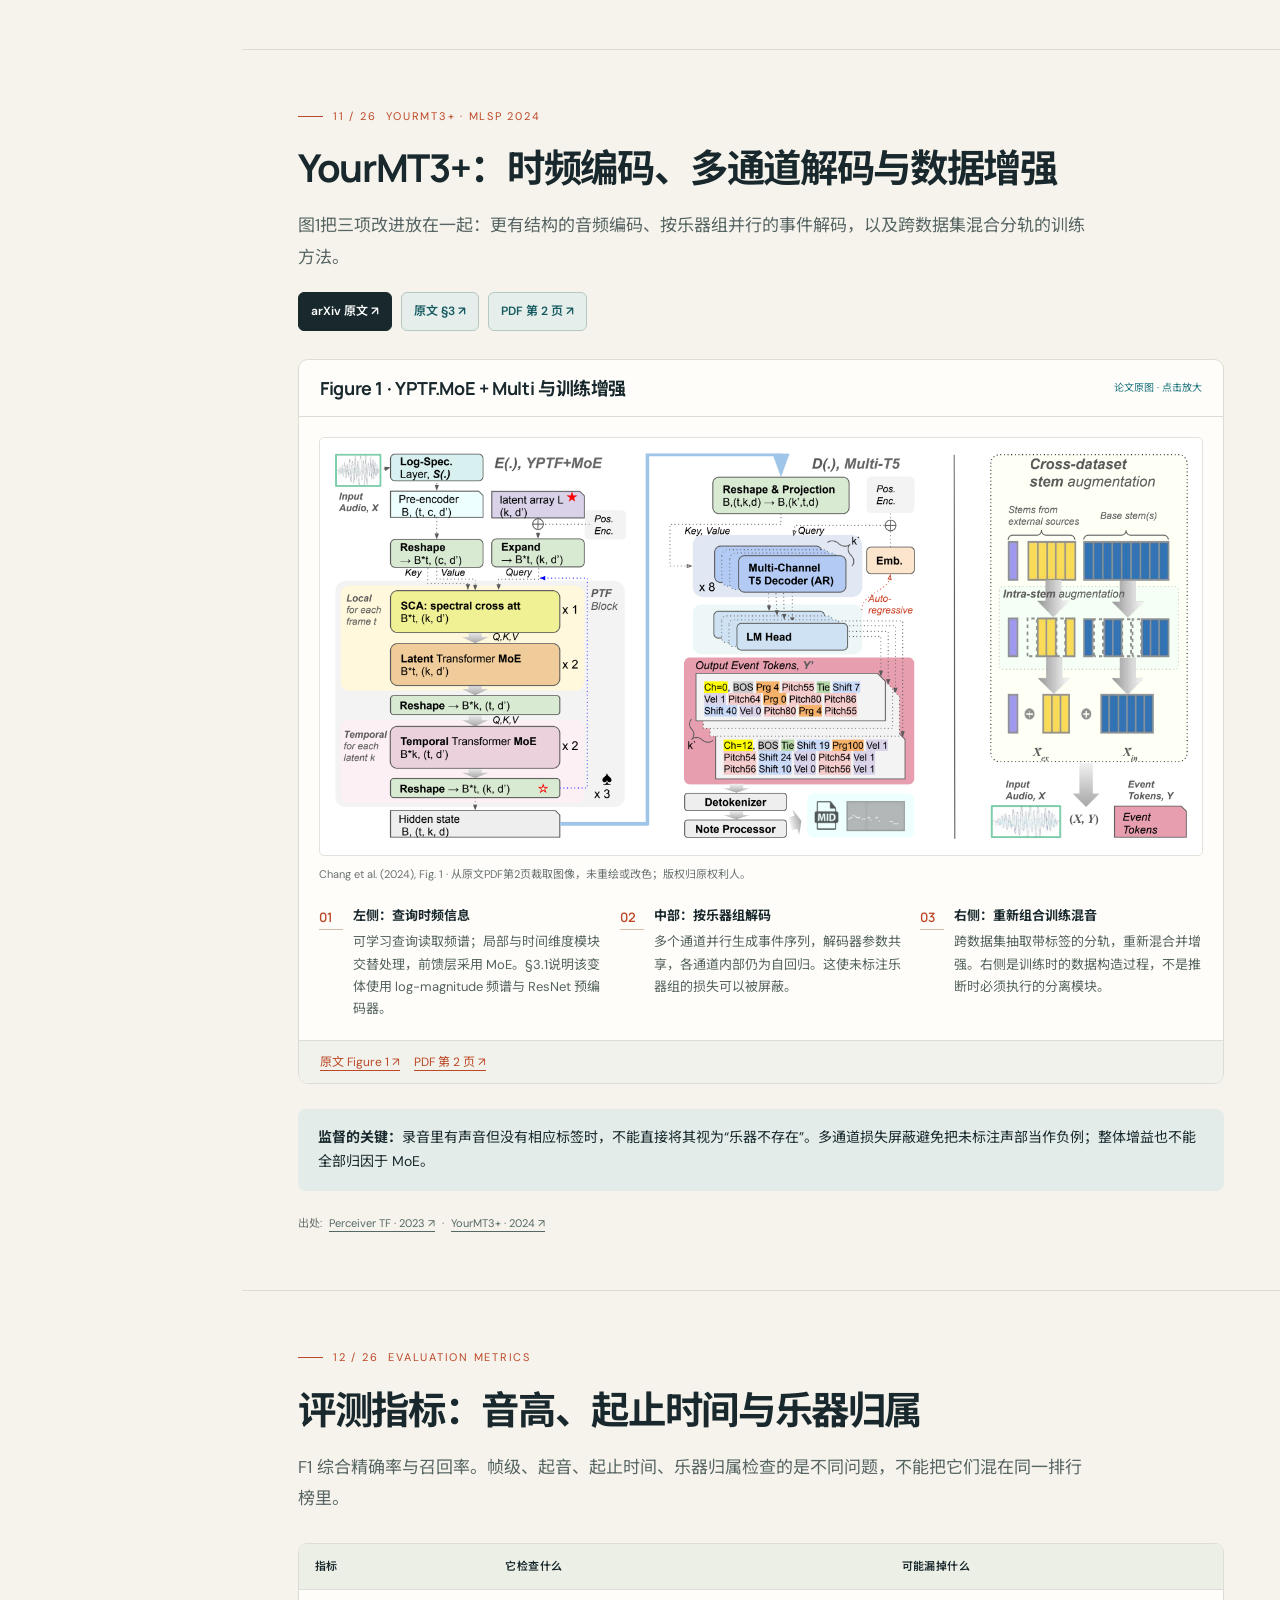
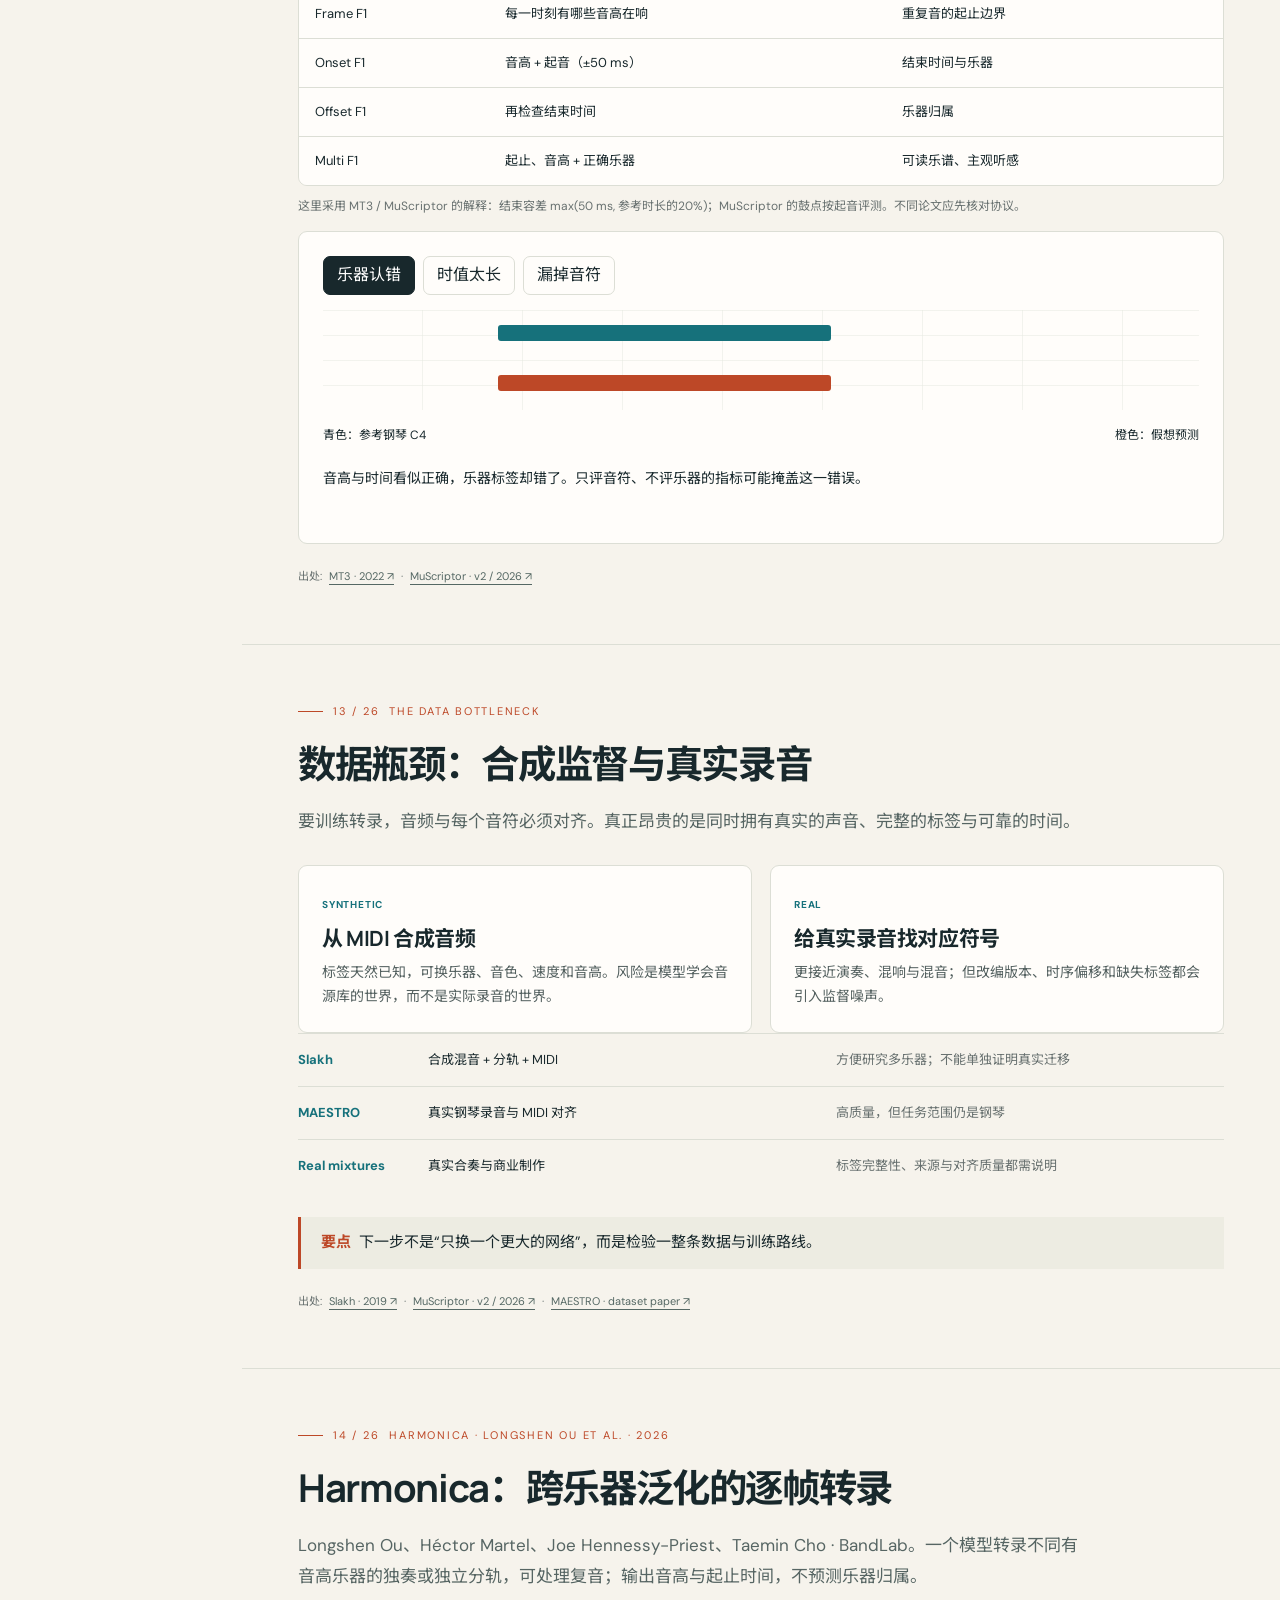
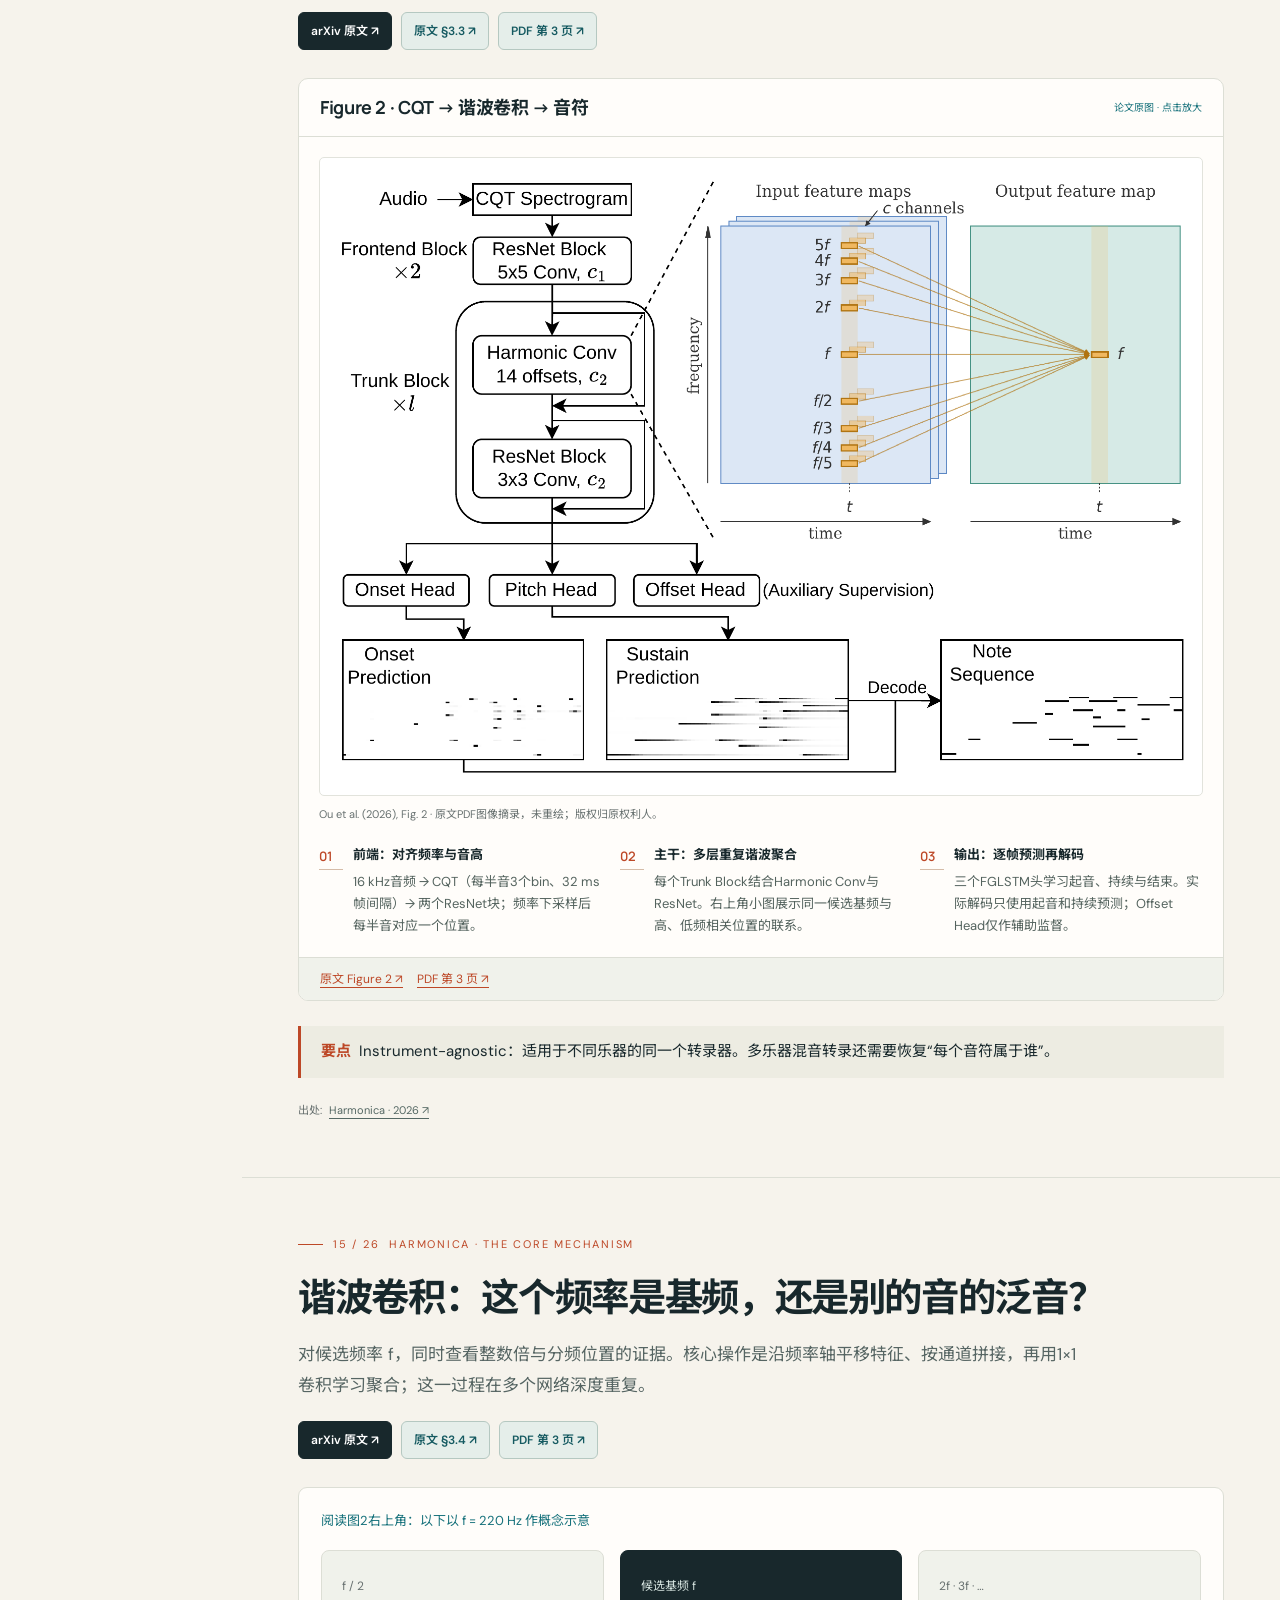
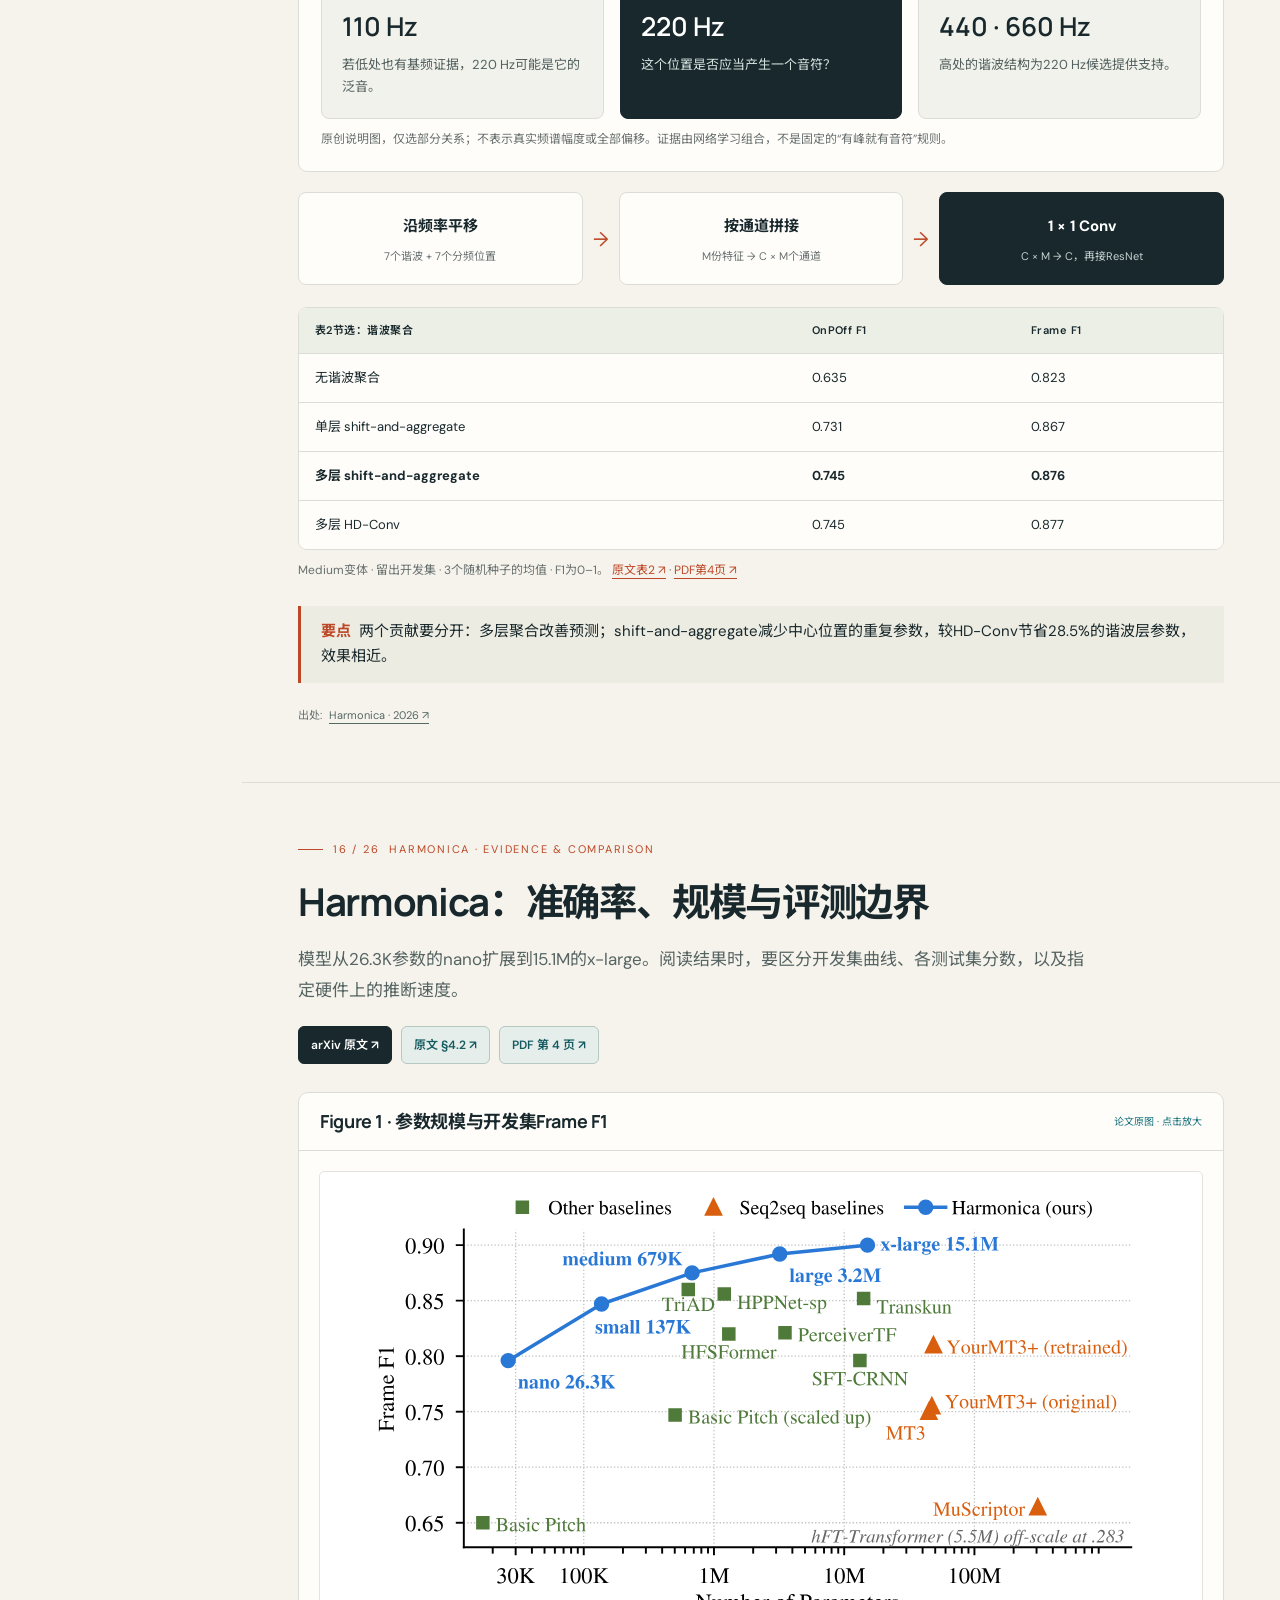
==== commit d10b0898: "Add detailed Harmonica review with original figures and evaluation context" ====
--- a/site/index.html
+++ b/site/index.html
@@ -6,8 +6,8 @@
 <meta name="description" content="A bilingual literature review of multi-instrument music transcription: methods, datasets, evaluation and MuScriptor.">
 <title>多乐器音乐转录 · 文献综述</title>
 <link rel="icon" href="assets/favicon.svg" type="image/svg+xml">
-<link rel="stylesheet" href="assets/style.css?v=20261013-figures">
-<script defer src="assets/content.js?v=20261013-figures"></script><script defer src="assets/app.js?v=20261013-figures"></script>
+<link rel="stylesheet" href="assets/style.css?v=20261013-harmonica">
+<script defer src="assets/content.js?v=20261013-harmonica"></script><script defer src="assets/app.js?v=20261013-harmonica"></script>
 </head>
 <body>
 <a class="skip-link" href="#main">跳到正文 / Skip to content</a>
--- a/site/assets/style.css
+++ b/site/assets/style.css
@@ -13,3 +13,8 @@
 
 /* Keep the source link visible inside the modal in presentation mode. */
 .presentation .figure-dialog footer{display:block}#figure-mu-notes .figure-open img{max-height:620px}.presentation #figure-mu-notes .figure-open img{max-height:500px}
+
+.harmonic-context{margin:0;padding:22px;background:var(--panel);border:1px solid var(--line);border-radius:9px}.harmonic-context>figcaption{font-size:13px;color:var(--teal);margin-bottom:18px}.harmonic-bins{display:grid;grid-template-columns:repeat(3,minmax(0,1fr));gap:16px}.harmonic-bins>div{padding:20px;border:1px solid var(--line);border-radius:8px;background:#f0f2eb}.harmonic-bins span{font-size:12px;color:var(--muted)}.harmonic-bins b{display:block;font:600 26px/1.5 Manrope,sans-serif;margin:8px 0}.harmonic-bins p{font-size:13px;color:#53605f;line-height:1.7}.harmonic-bins .candidate{background:var(--ink);color:white;border-color:var(--ink)}.harmonic-bins .candidate span,.harmonic-bins .candidate p{color:#d5e3df}
+@media(max-width:780px){.harmonic-context{padding:15px}.harmonic-bins{grid-template-columns:1fr;gap:10px}.harmonic-bins>div{padding:16px}.harmonic-bins b{font-size:23px}}
+
+#figure-harmonica-model .figure-open img{max-height:620px}.presentation #figure-harmonica-model .figure-open img{max-height:500px}
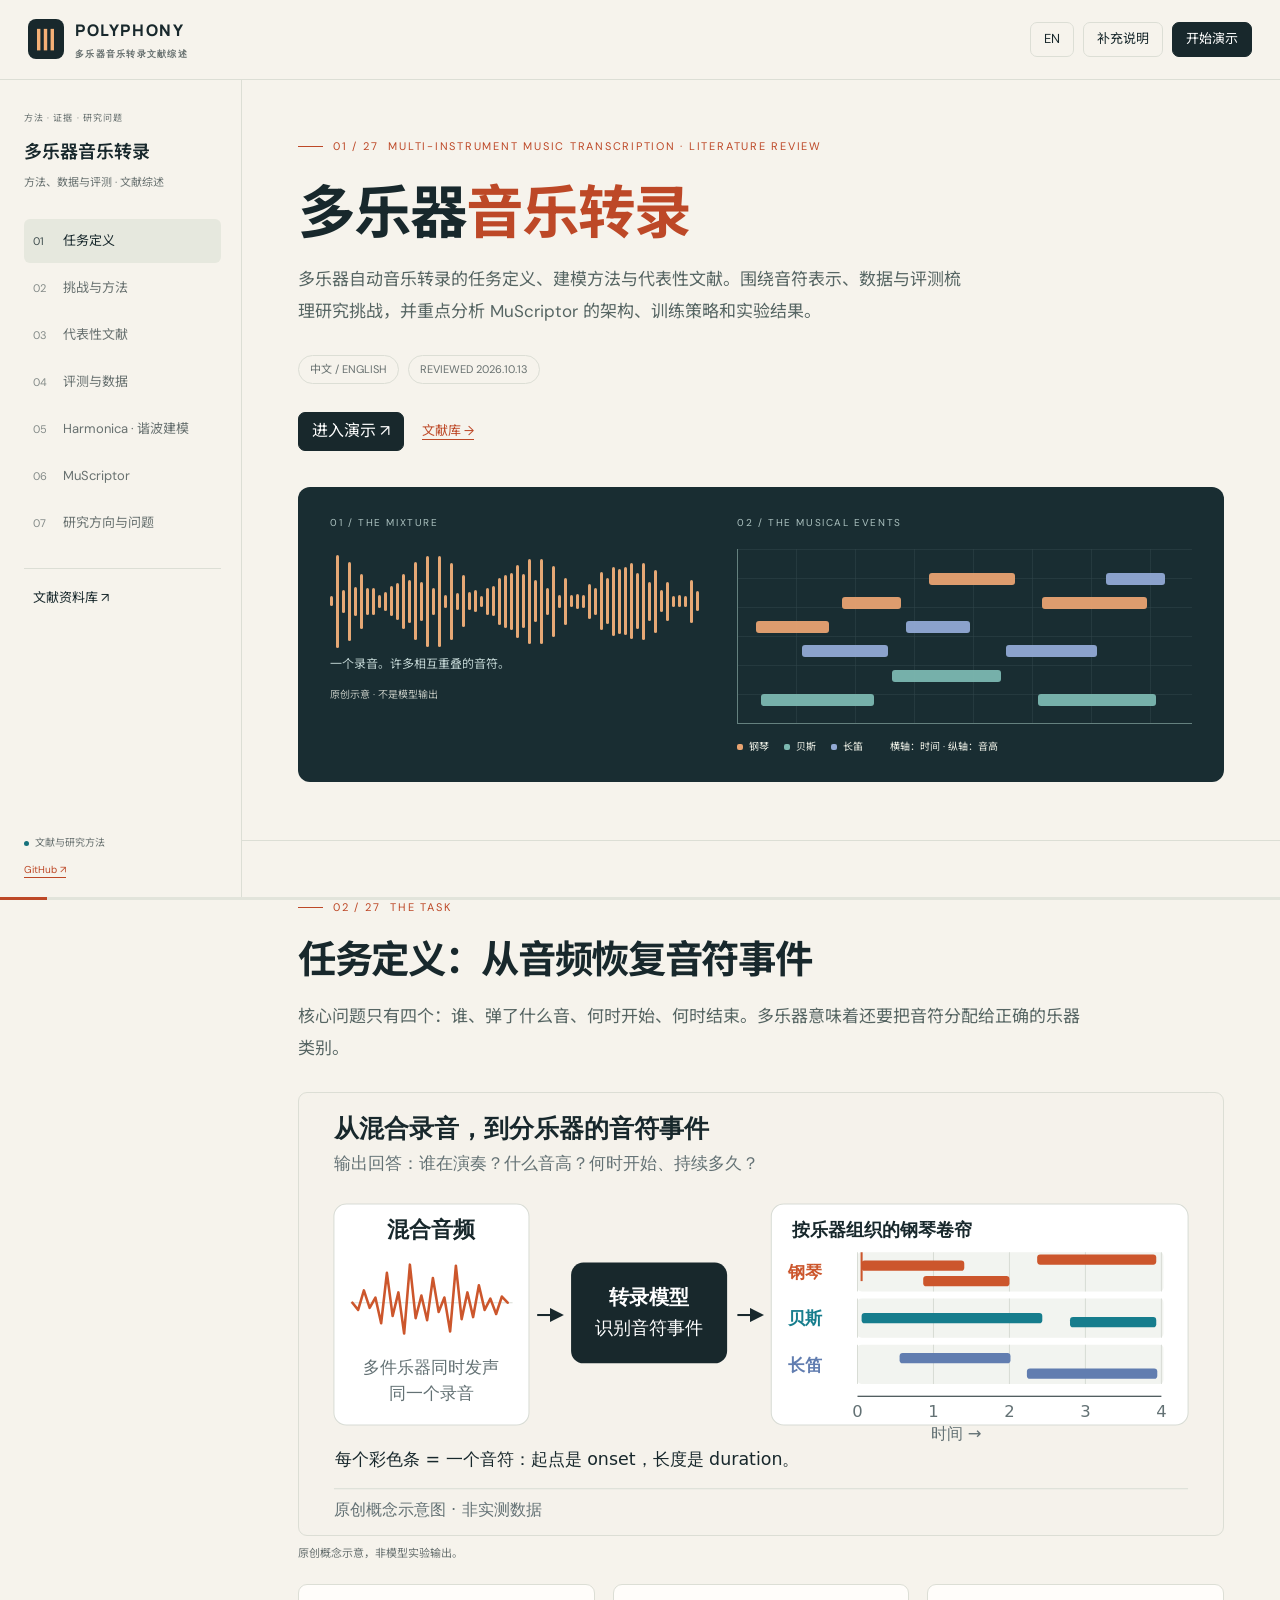
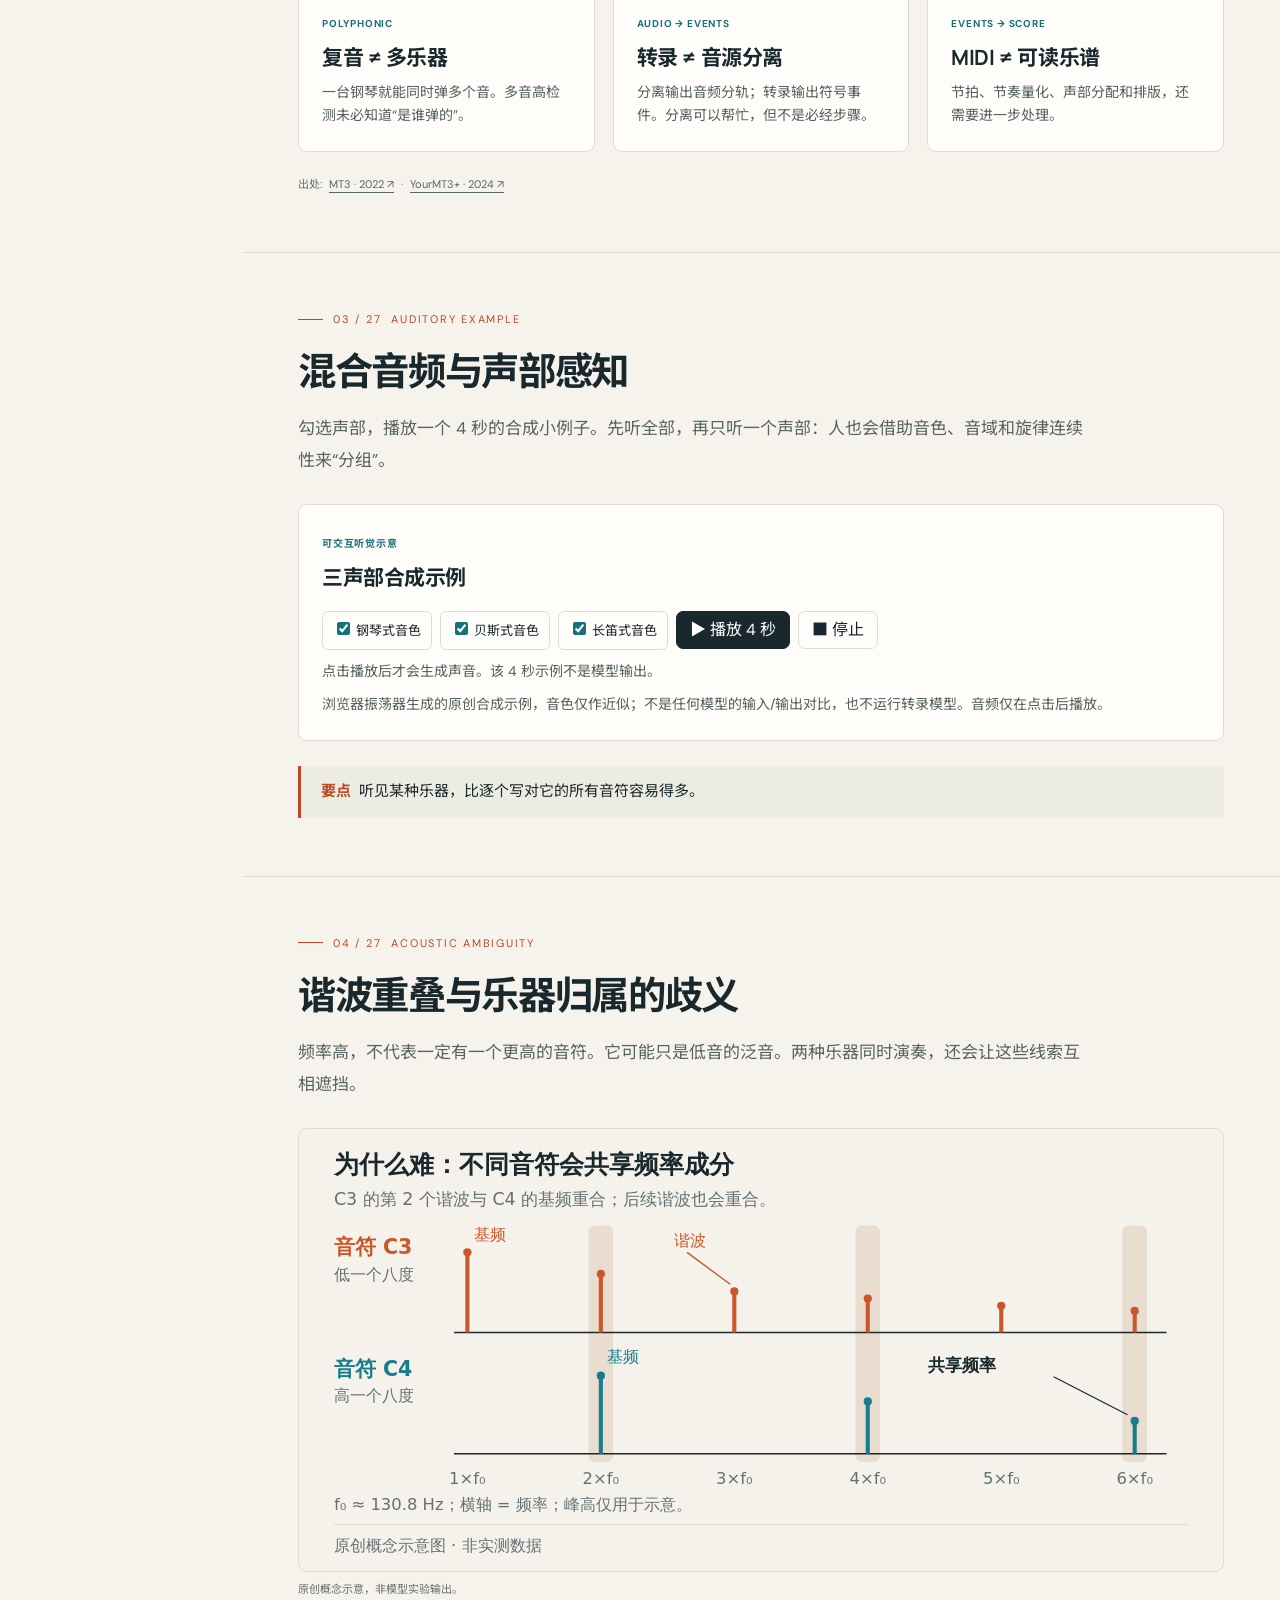
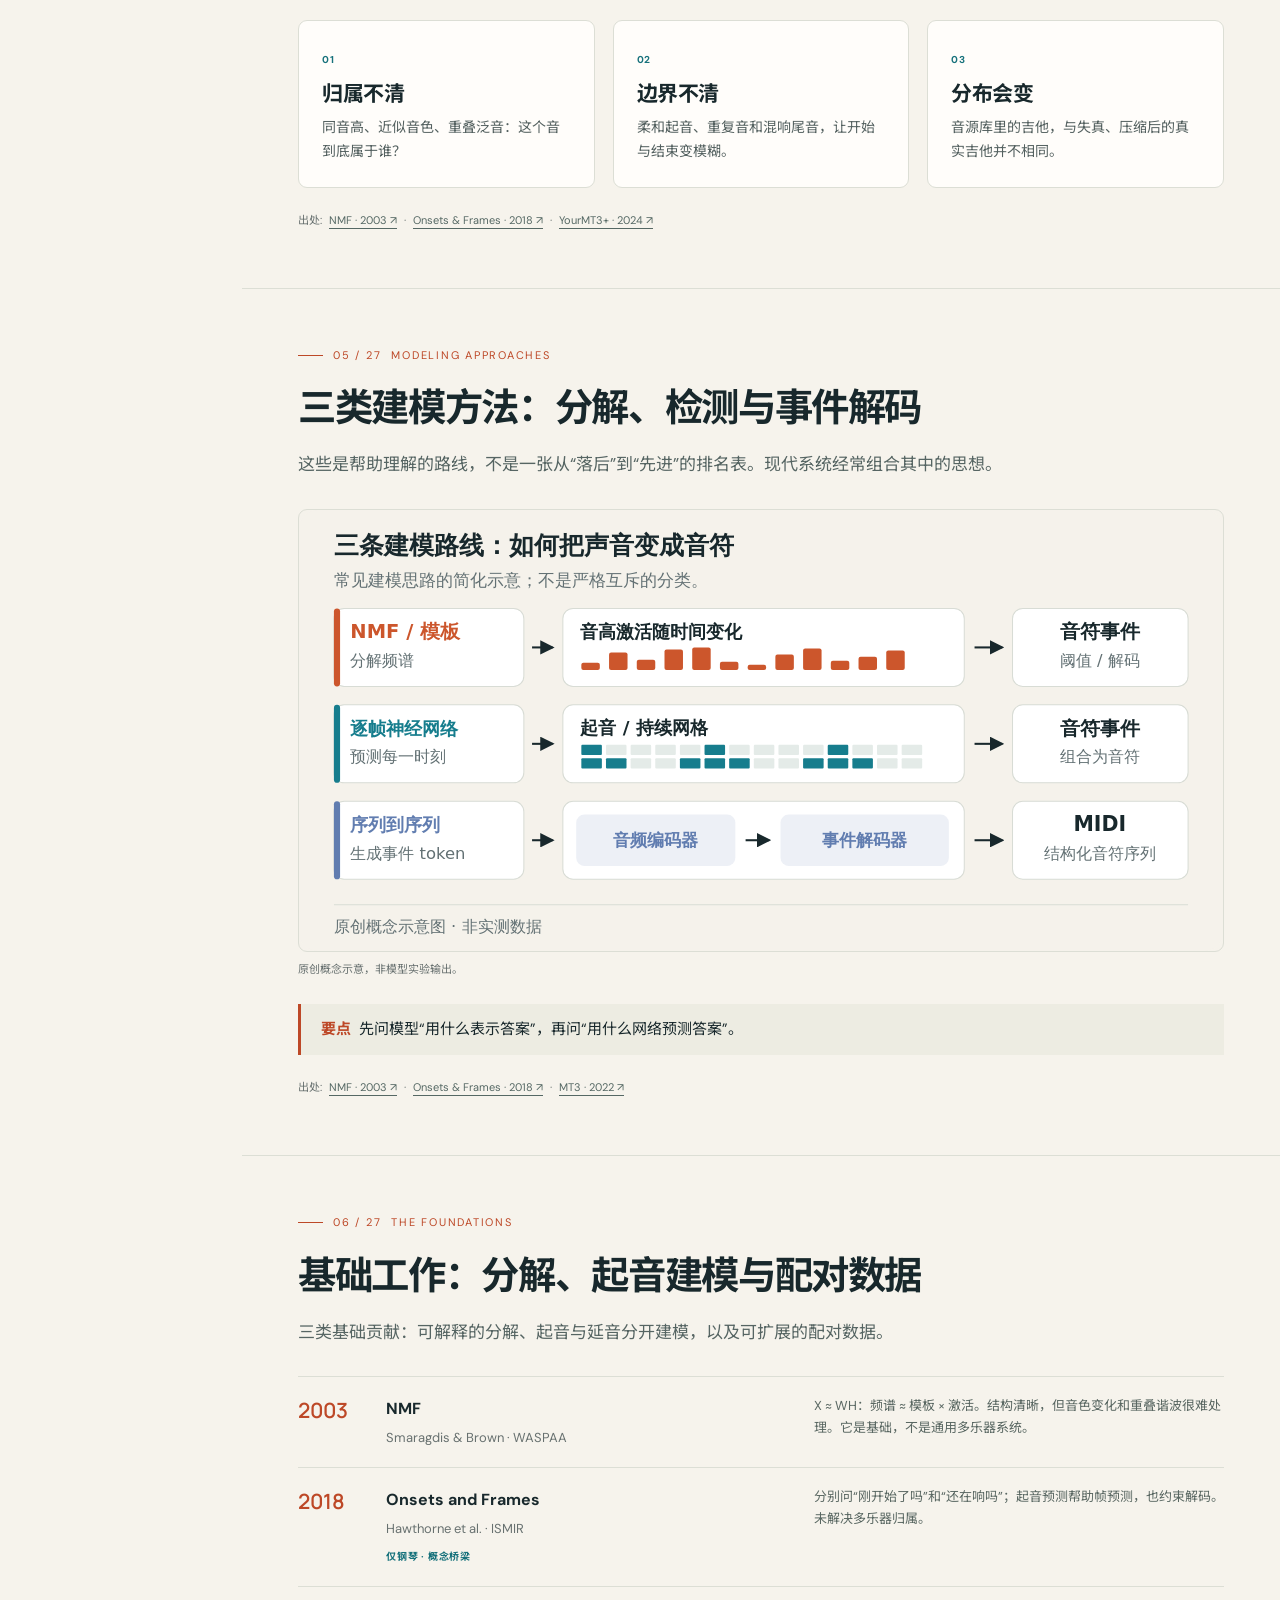
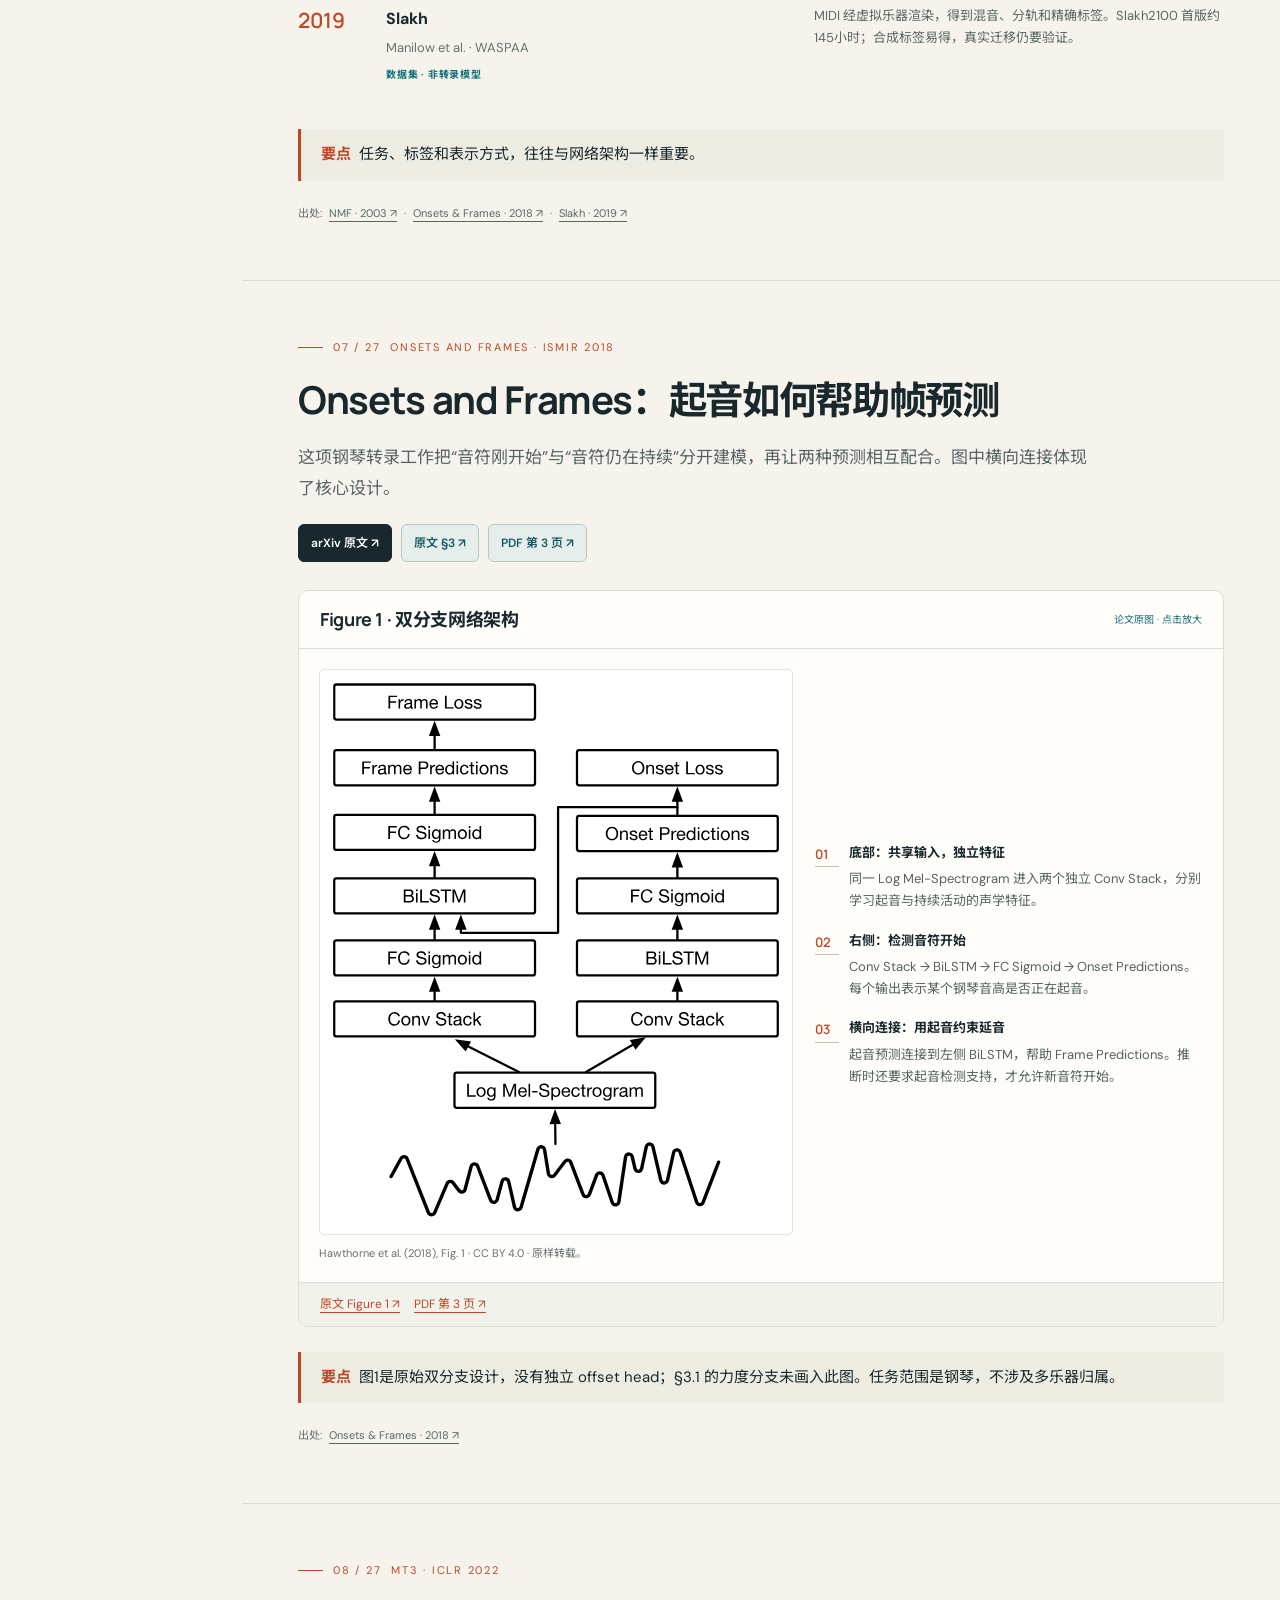
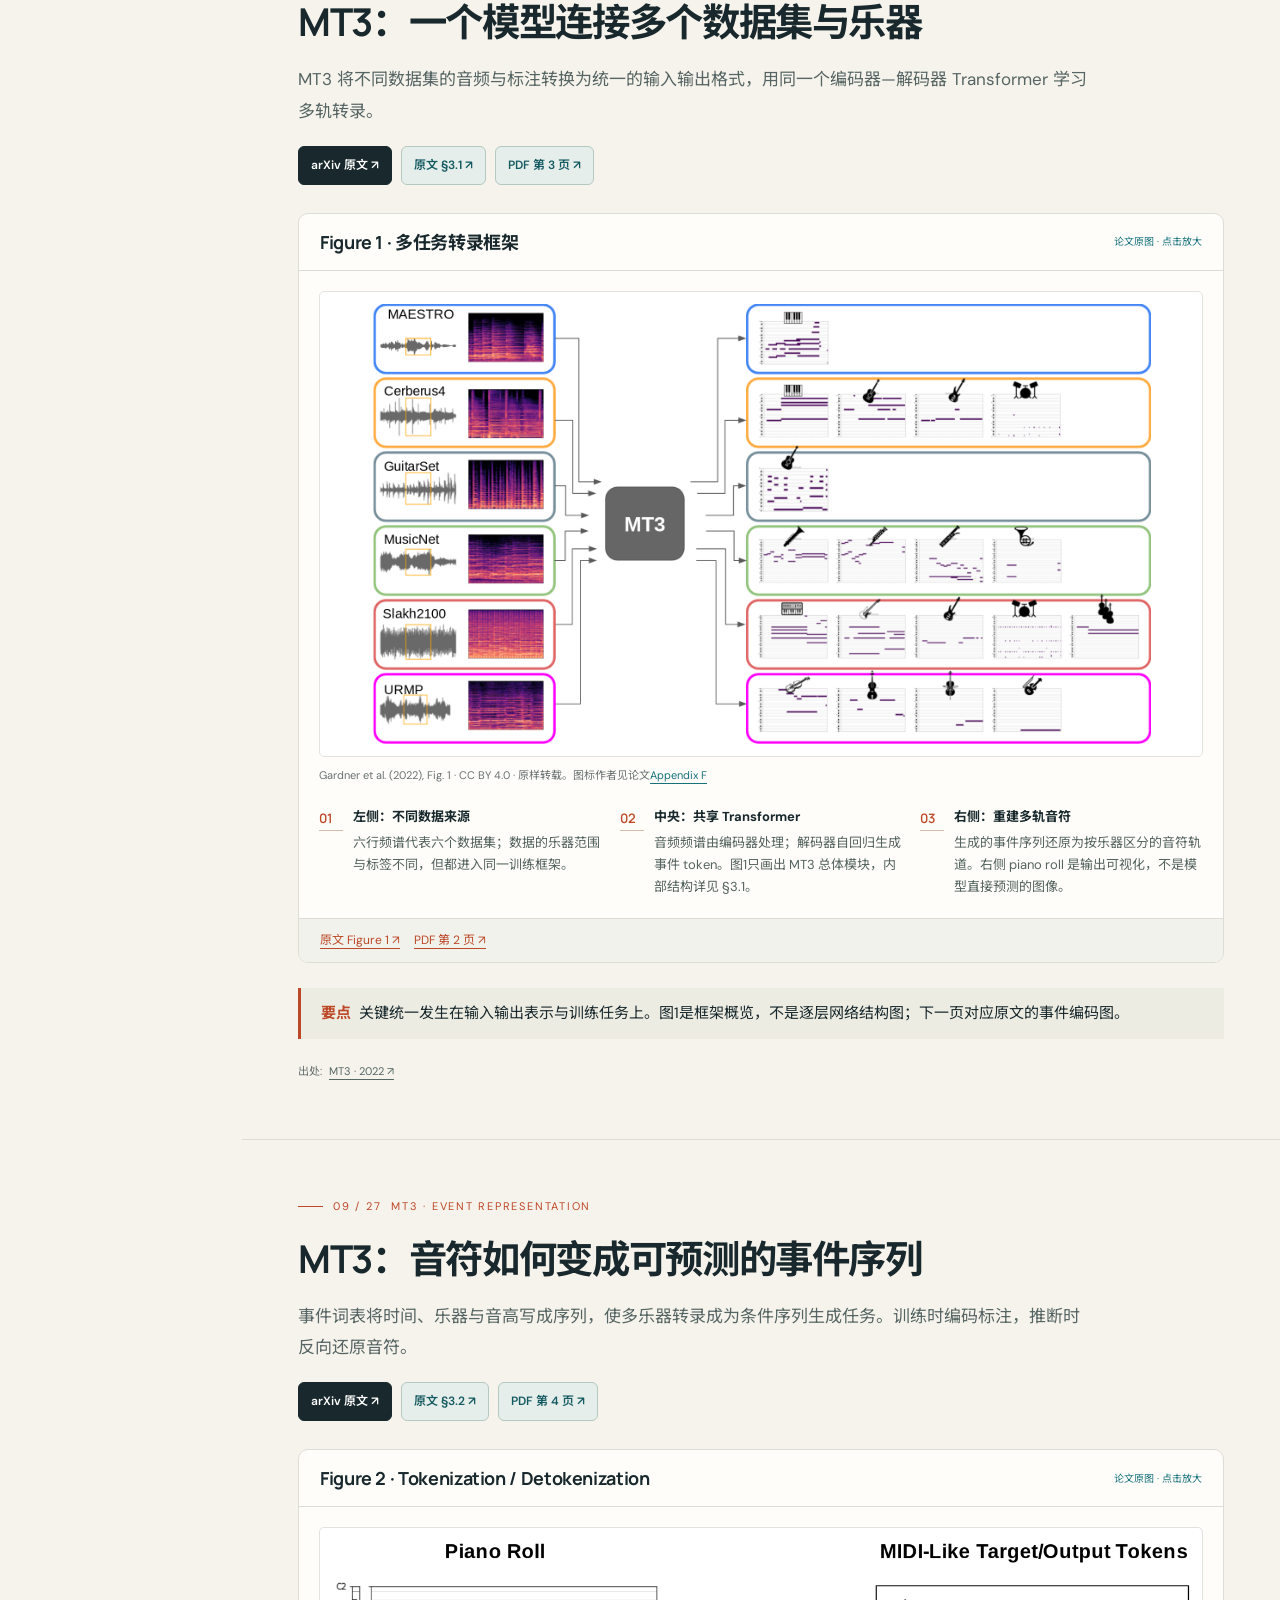
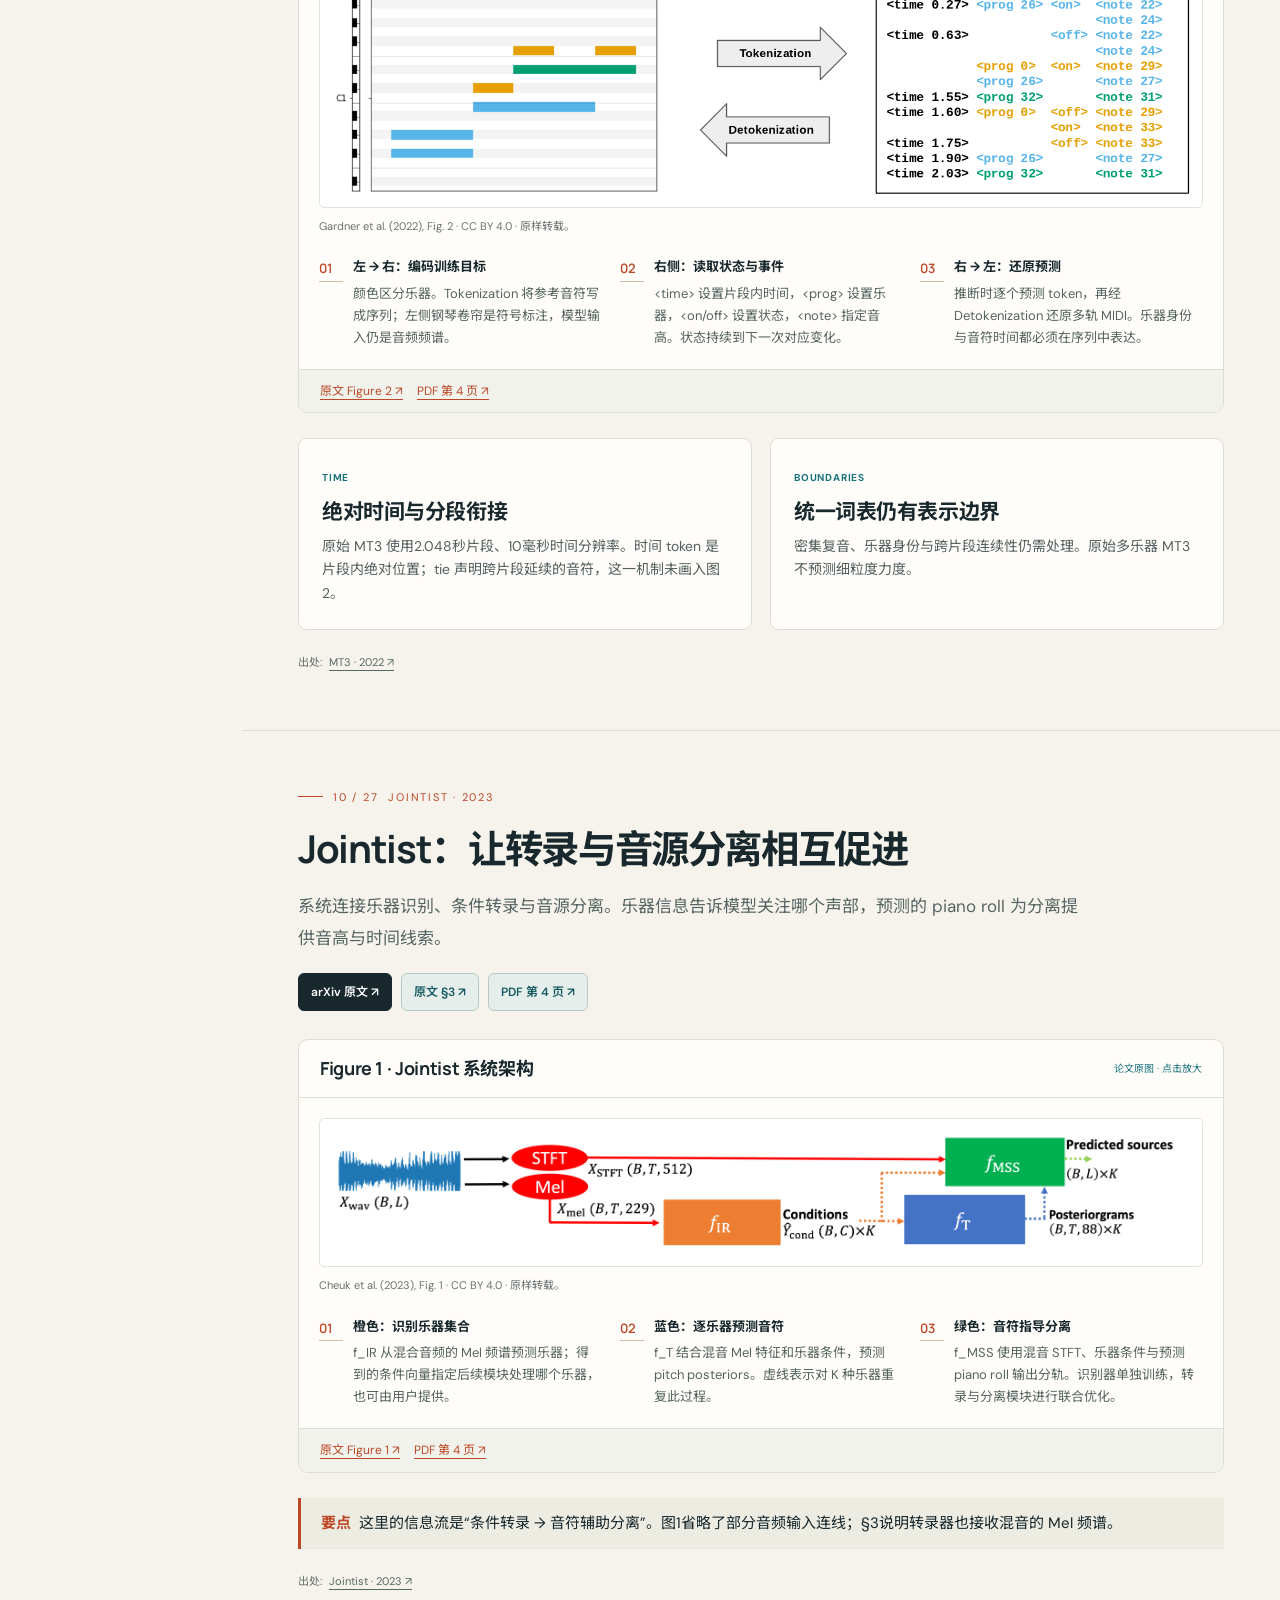
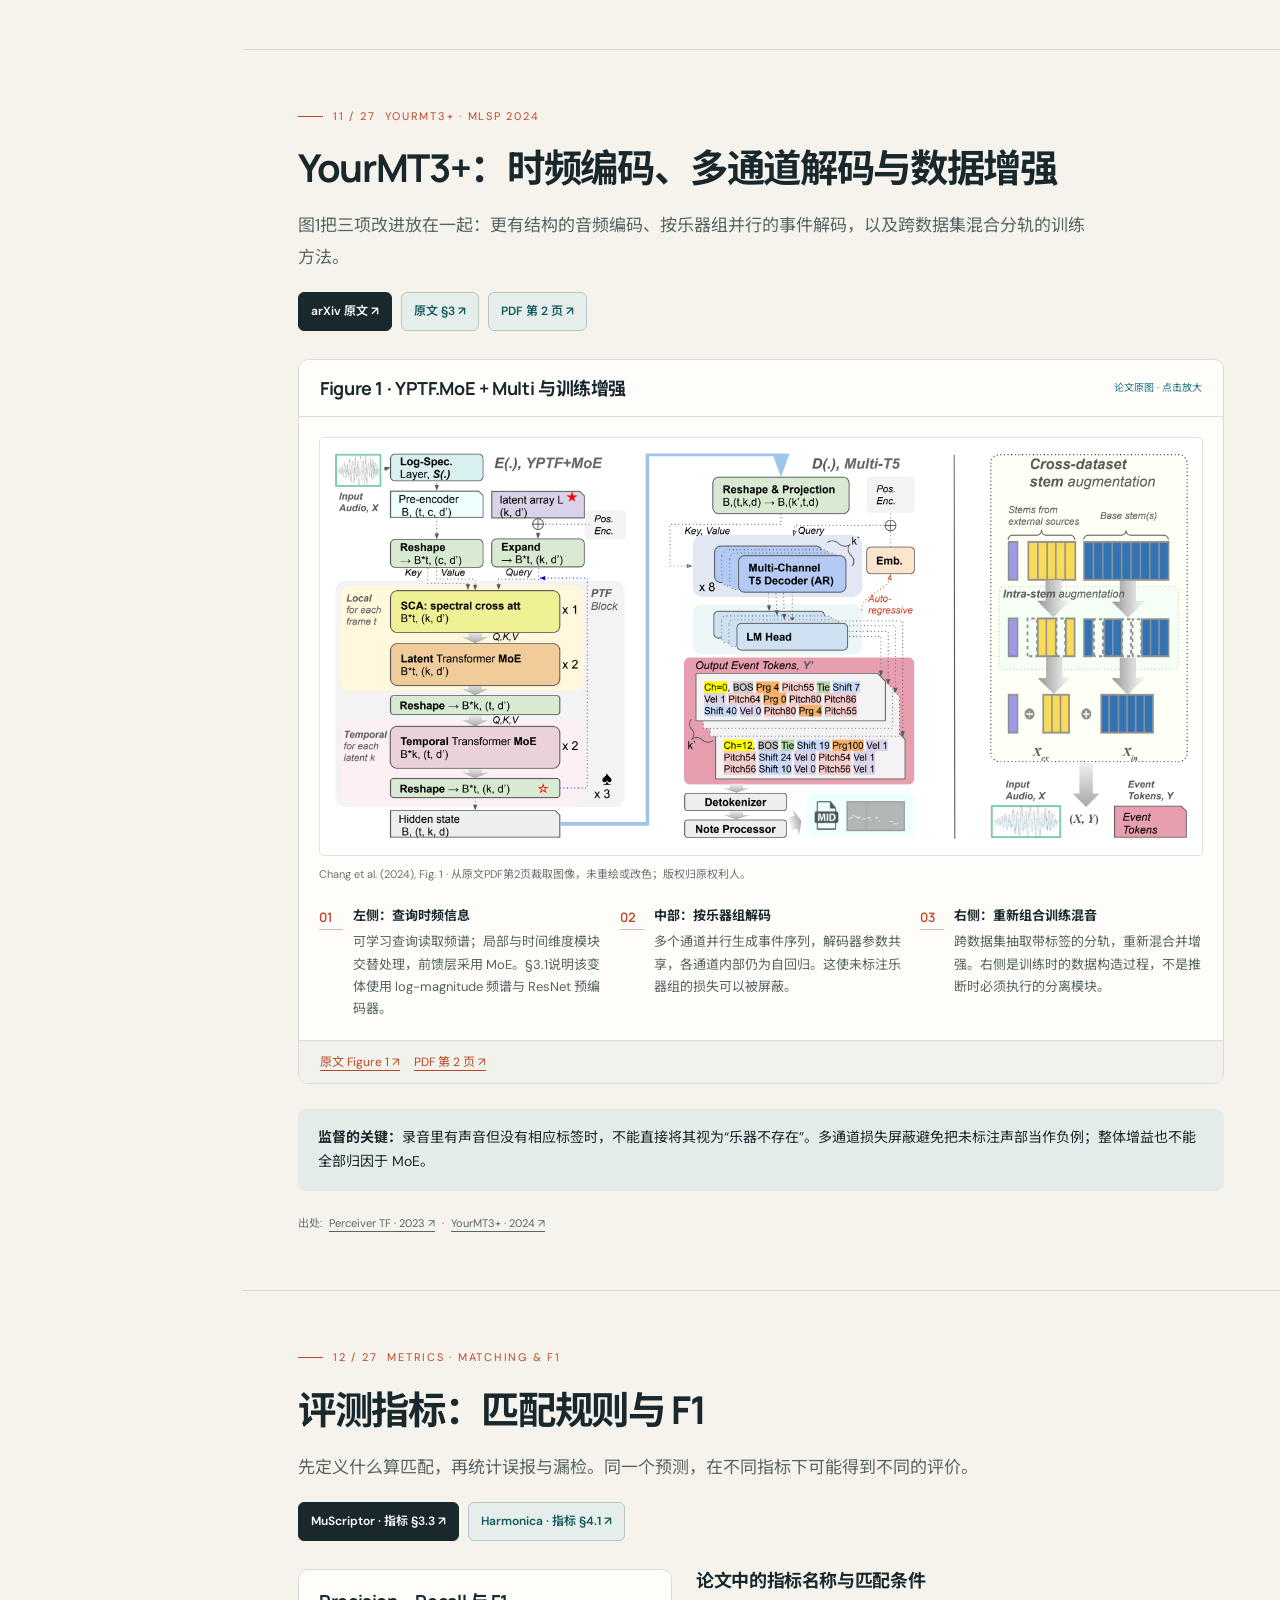
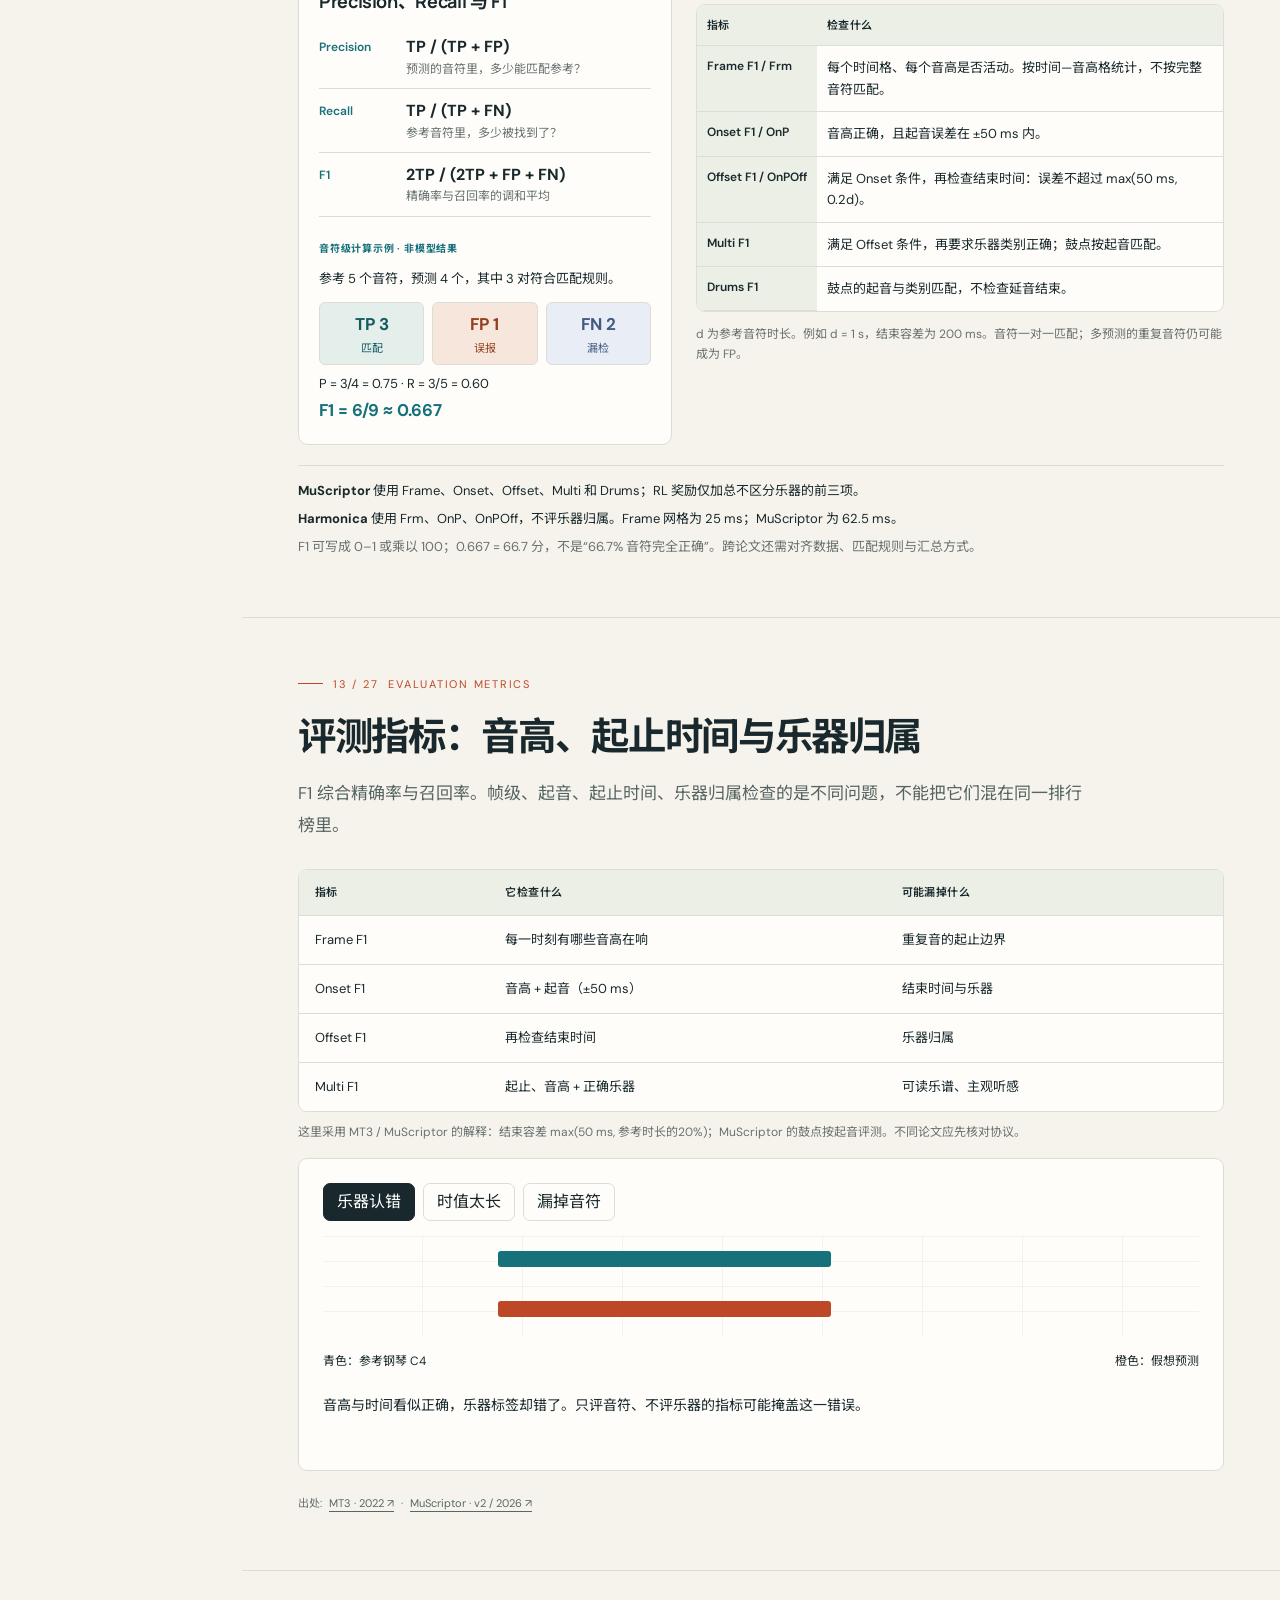
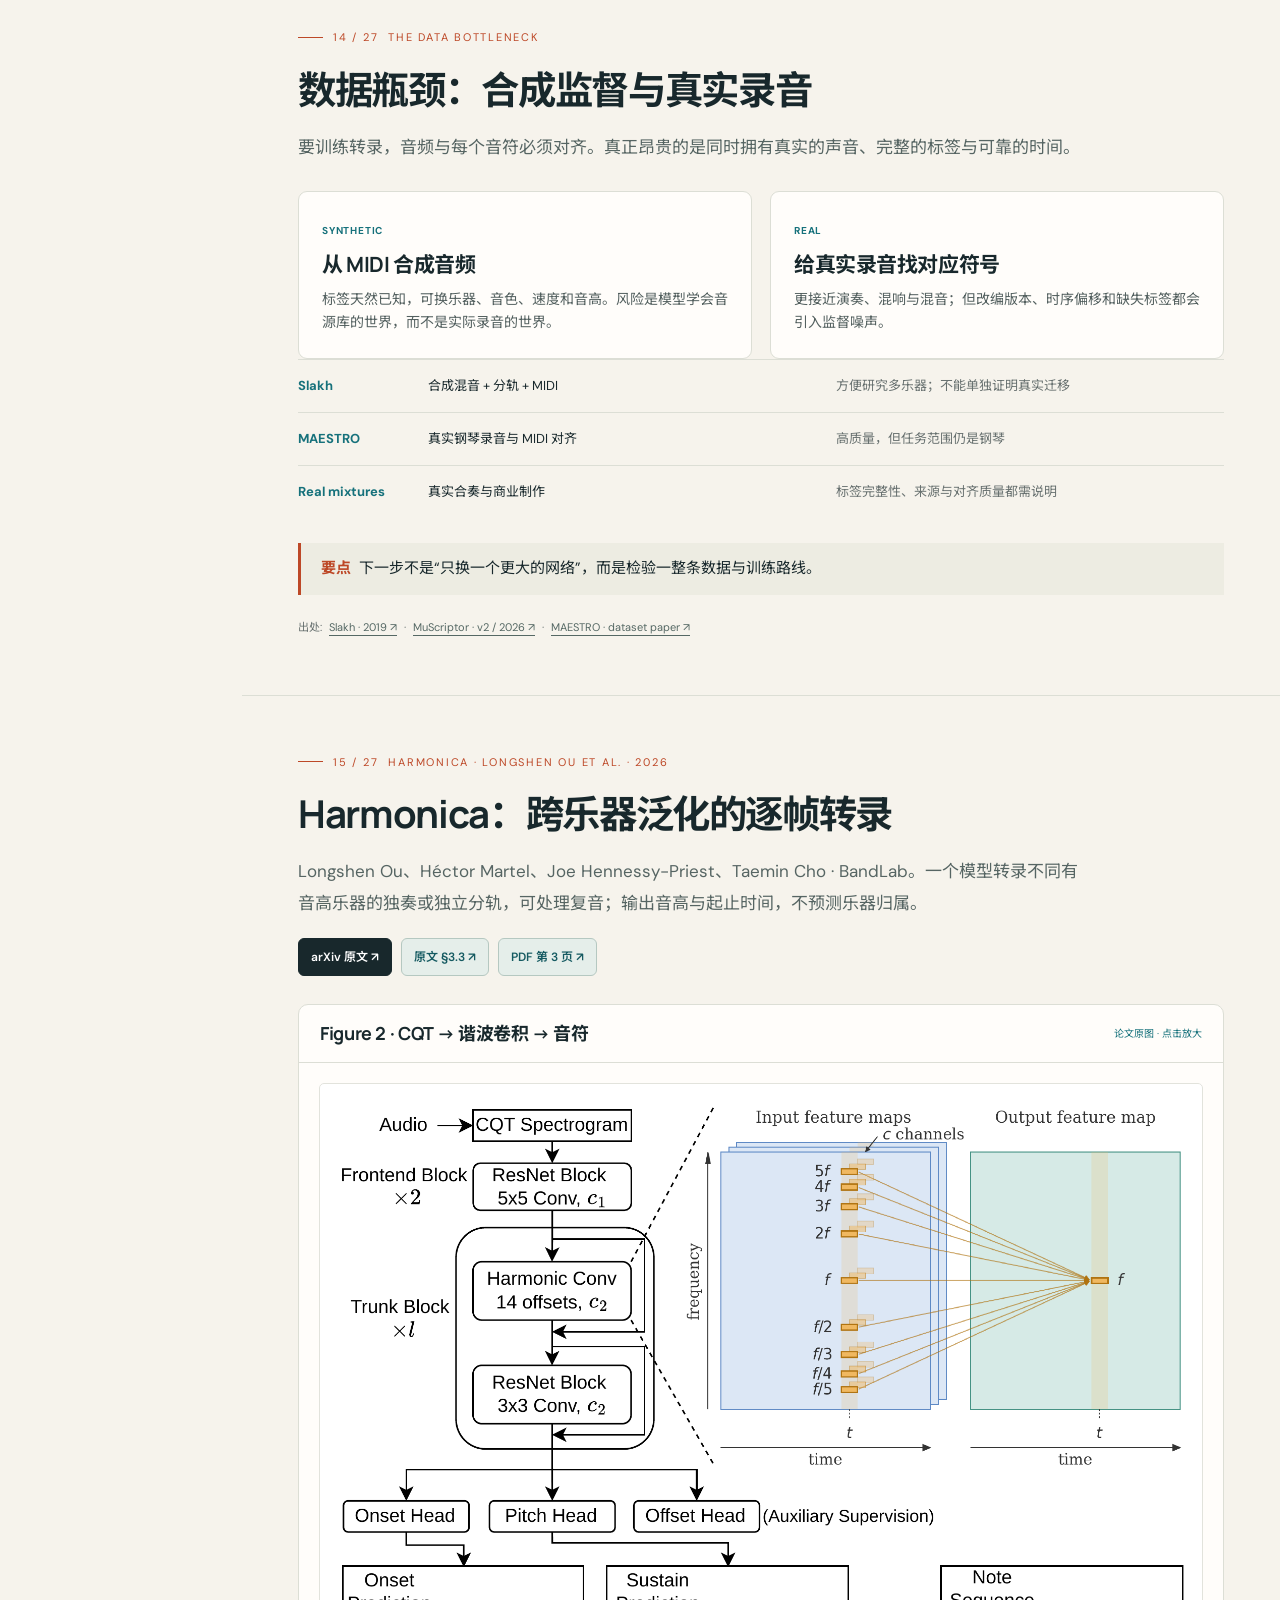
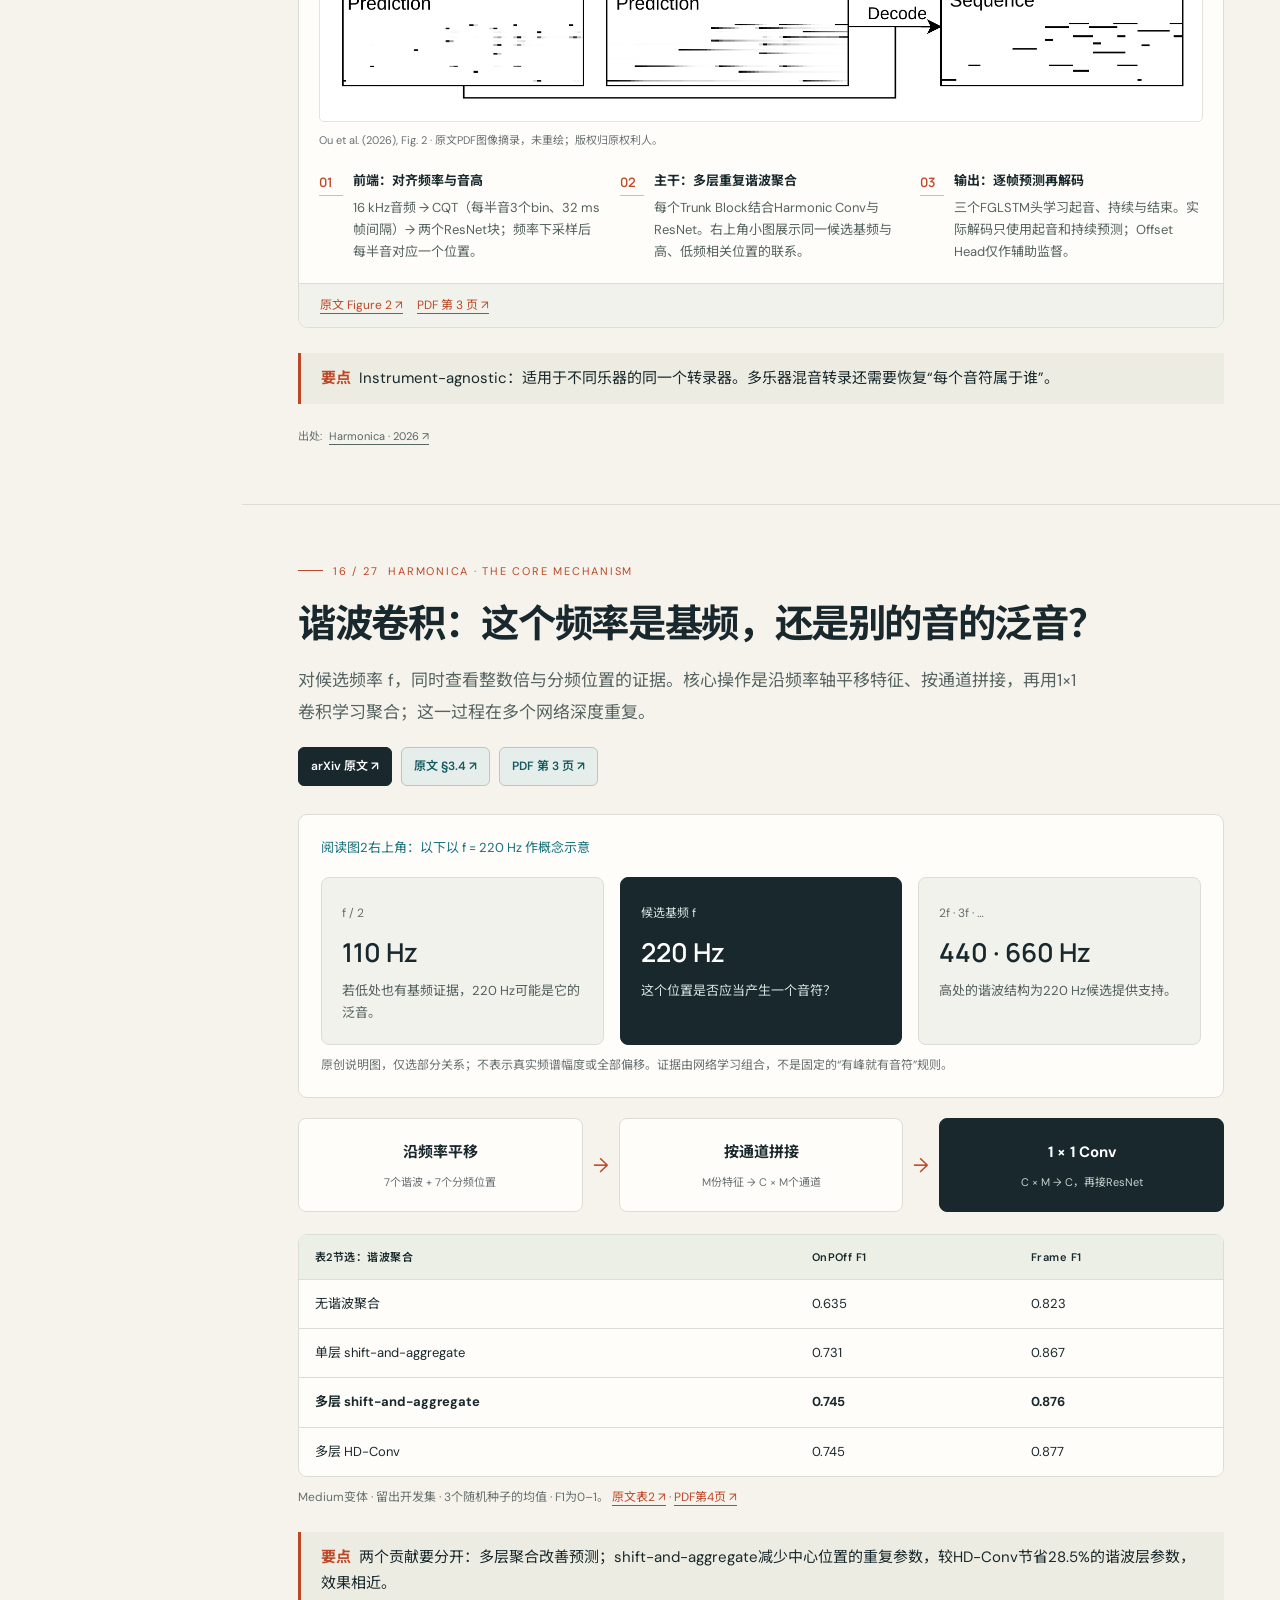
==== commit fec27561: "Add bilingual metrics slide with F1 example and paper-specific evaluation rules" ====
--- a/site/index.html
+++ b/site/index.html
@@ -6,8 +6,8 @@
 <meta name="description" content="A bilingual literature review of multi-instrument music transcription: methods, datasets, evaluation and MuScriptor.">
 <title>多乐器音乐转录 · 文献综述</title>
 <link rel="icon" href="assets/favicon.svg" type="image/svg+xml">
-<link rel="stylesheet" href="assets/style.css?v=20261013-harmonica">
-<script defer src="assets/content.js?v=20261013-harmonica"></script><script defer src="assets/app.js?v=20261013-harmonica"></script>
+<link rel="stylesheet" href="assets/style.css?v=20261013-metrics">
+<script defer src="assets/content.js?v=20261013-metrics"></script><script defer src="assets/app.js?v=20261013-metrics"></script>
 </head>
 <body>
 <a class="skip-link" href="#main">跳到正文 / Skip to content</a>
--- a/site/assets/style.css
+++ b/site/assets/style.css
@@ -18,3 +18,17 @@
 @media(max-width:780px){.harmonic-context{padding:15px}.harmonic-bins{grid-template-columns:1fr;gap:10px}.harmonic-bins>div{padding:16px}.harmonic-bins b{font-size:23px}}
 
 #figure-harmonica-model .figure-open img{max-height:620px}.presentation #figure-harmonica-model .figure-open img{max-height:500px}
+.metrics-layout{display:grid;grid-template-columns:minmax(0,.85fr) minmax(0,1.2fr);gap:24px;align-items:start}
+.metrics-score{padding:20px;border:1px solid var(--line);border-radius:10px;background:var(--panel)}
+.metrics-layout h3{font-size:18px;letter-spacing:-.02em;margin-bottom:13px}
+.metrics-formulas{margin:0}.metrics-formulas>div{display:grid;grid-template-columns:75px minmax(0,1fr);gap:12px;padding:9px 0;border-bottom:1px solid var(--line)}
+.metrics-formulas dt{font-size:12px;font-weight:600;color:var(--teal);padding-top:3px}.metrics-formulas dd{margin:0;min-width:0}.metrics-formulas dd b{display:block;font-size:16px;font-variant-numeric:tabular-nums;line-height:1.6}.metrics-formulas dd span{display:block;font-size:12px;color:var(--muted);line-height:1.6}
+.metrics-example{margin-top:16px}.metrics-example .tag{font-size:10px}.metrics-example p{font-size:13px;line-height:1.7;margin-top:8px}
+.metrics-counts{display:grid;grid-template-columns:repeat(3,minmax(0,1fr));gap:8px;margin-top:12px}.metrics-counts span{border:1px solid var(--line);border-radius:6px;padding:7px;text-align:center;font-size:11px}.metrics-counts b{display:block;font-size:17px;font-variant-numeric:tabular-nums}.metric-tp{background:#e4eeea;color:#155a61}.metric-fp{background:#f6e6db;color:#94401f}.metric-fn{background:#e9edf5;color:#425b80}.metrics-example-result{font-variant-numeric:tabular-nums}.metrics-example-result strong{color:var(--teal);font-size:17px}
+.metrics-rules{min-width:0}.metrics-rules table{font-size:13px;line-height:1.65}.metrics-rules th,.metrics-rules td{padding:11px 10px}.metrics-rules th[scope=row]{font-size:12px;text-transform:none;letter-spacing:0;white-space:nowrap;color:var(--ink)}
+.metrics-rule-note{font-size:12px;line-height:1.7;color:var(--muted);margin-top:12px}
+.metrics-protocol{border-top:1px solid var(--line);margin-top:20px;padding-top:14px;font-size:13px;line-height:1.75}.metrics-protocol p+p{margin-top:5px}.metrics-scale{color:var(--muted)}
+.presentation #metrics{padding-top:24px}.presentation #metrics h2{font-size:clamp(27px,2.5vw,35px)}.presentation #metrics .lead{margin-top:12px}.presentation #metrics .paper-access{margin-top:14px}.presentation #metrics .content{margin-top:18px}.presentation #metrics .metrics-score{padding:16px}.presentation #metrics .metrics-formulas>div{padding:7px 0}.presentation #metrics .metrics-protocol{margin-top:16px;padding-top:10px}
+@media(max-width:1100px){.metrics-layout{grid-template-columns:1fr}.metrics-score{max-width:none}}
+@media(max-width:780px){.metrics-score{padding:16px}.metrics-rules th,.metrics-rules td{padding:10px 7px}.metrics-rules th[scope=row]{white-space:normal;width:34%}.metrics-formulas>div{grid-template-columns:66px minmax(0,1fr);gap:8px}.metrics-formulas dd b{font-size:15px}.metrics-protocol{font-size:12px}}
+@media print{.metrics-layout{grid-template-columns:minmax(0,.85fr) minmax(0,1.2fr);gap:15px}.metrics-score{padding:12px}.metrics-layout h3{font-size:14px}.metrics-rules table,.metrics-formulas dd span,.metrics-rule-note,.metrics-protocol{font-size:10px}.metrics-rules th,.metrics-rules td{padding:6px}.metrics-score,.metrics-counts{print-color-adjust:exact}}
